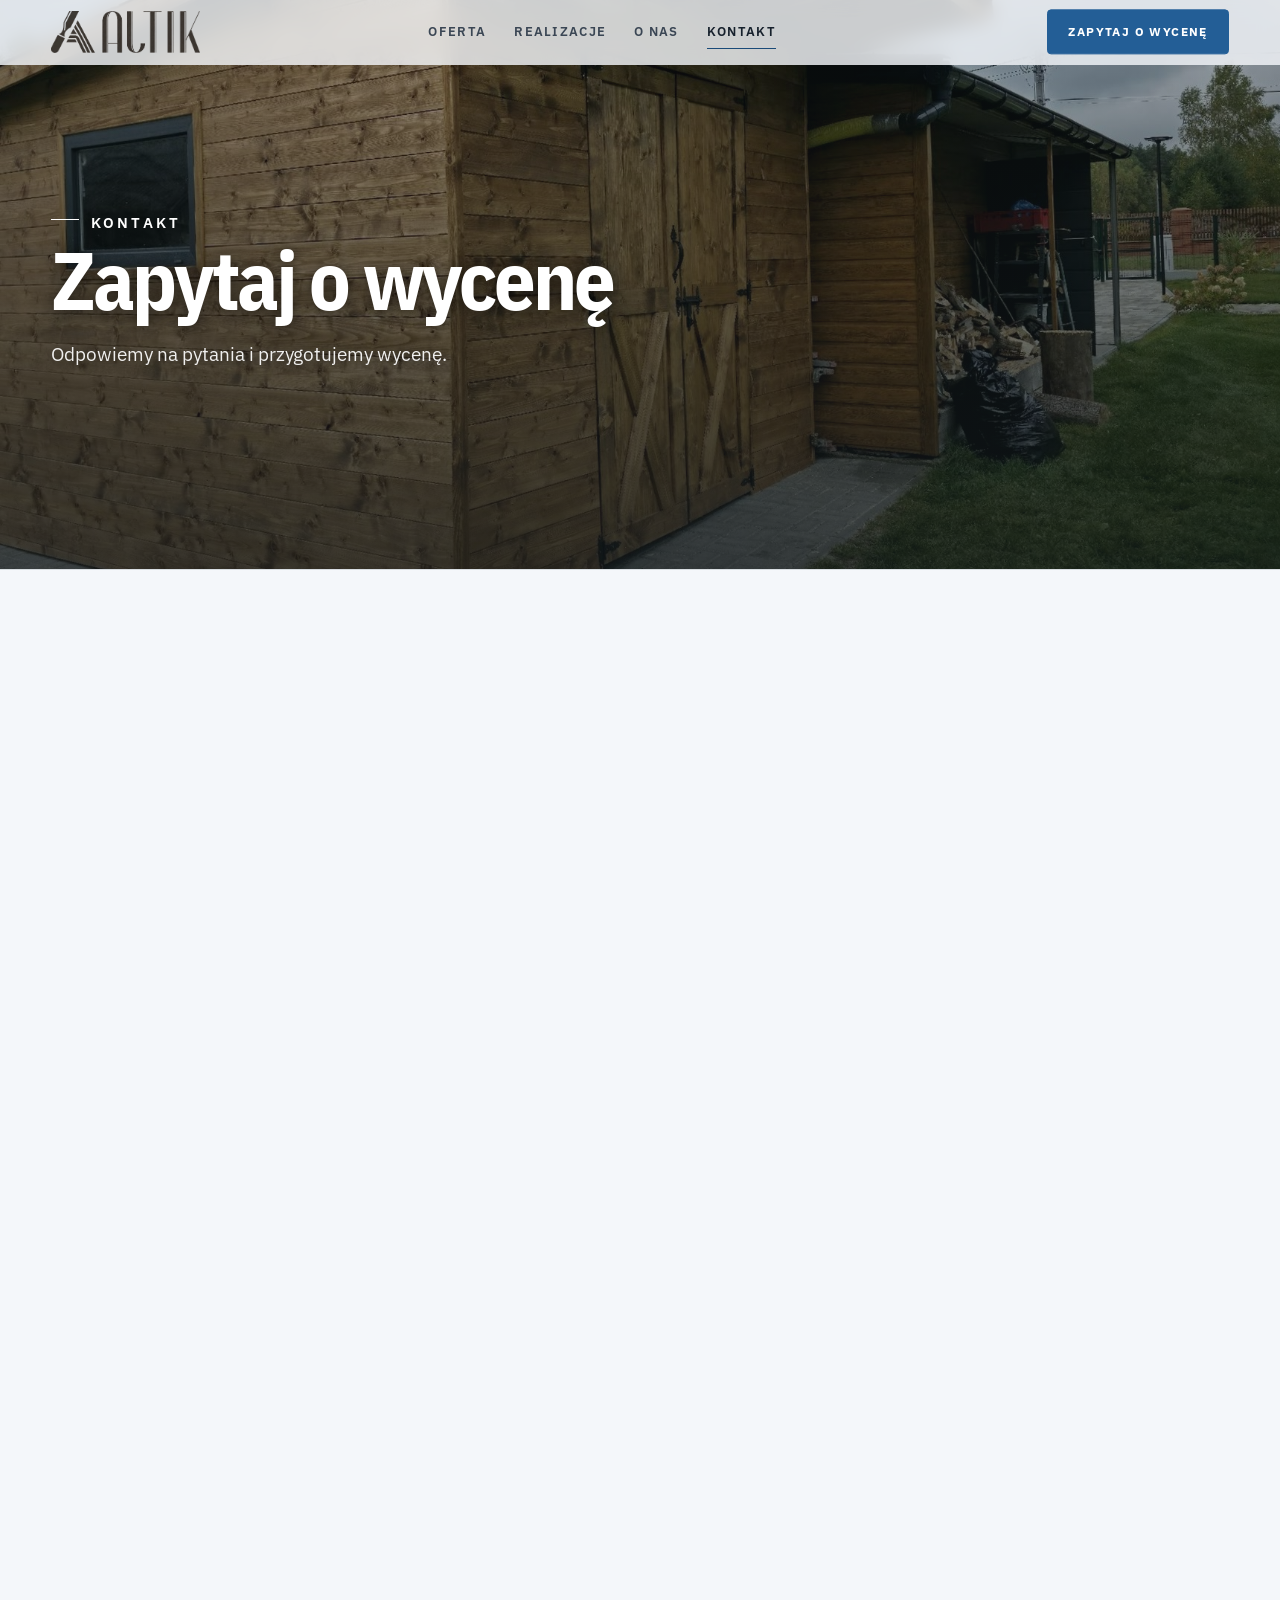
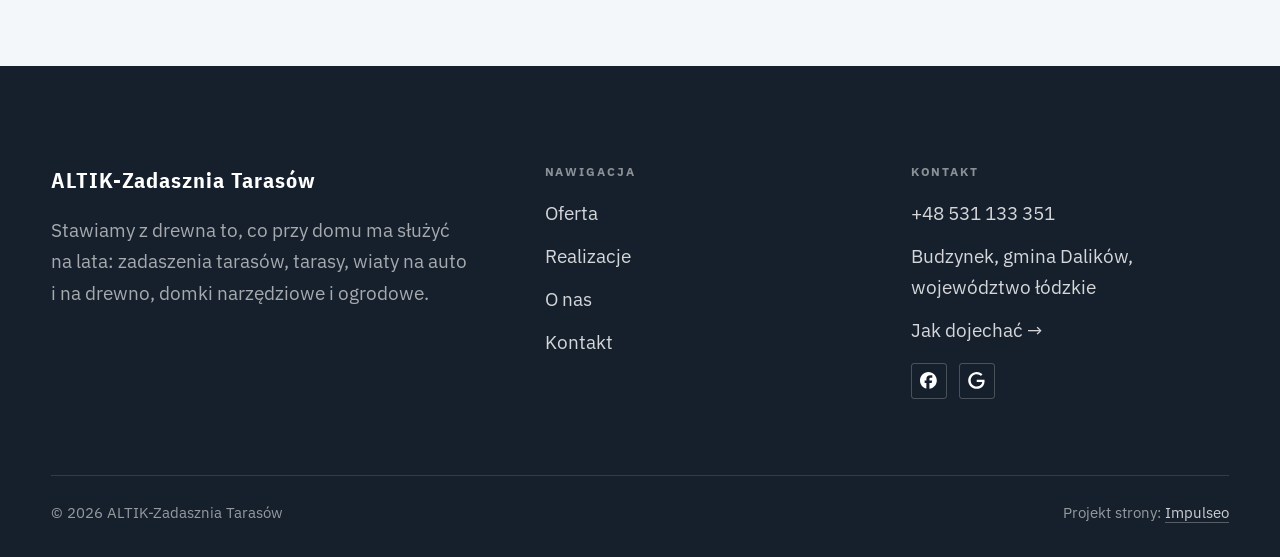
==== kontakt.html @ 8122c3f2 "Strona demo: altik-zadasznia-tarasow" ====
<!DOCTYPE html>
<html lang="pl">
<head>
<meta charset="UTF-8">
<meta name="viewport" content="width=device-width, initial-scale=1.0">
<title>Kontakt - ALTIK-Zadasznia Tarasów</title>
<meta name="description" content="Kontakt ALTIK-Zadasznia Tarasów - Budzynek, gmina Dalików, województwo łódzkie">
<link rel="canonical" href="https://kris20032.github.io/altik-zadasznia-tarasow/kontakt.html">
<meta name="robots" content="noindex, nofollow">
<meta property="og:type" content="website">
<meta property="og:locale" content="pl_PL">
<meta property="og:site_name" content="ALTIK-Zadasznia Tarasów">
<meta property="og:title" content="Kontakt - ALTIK-Zadasznia Tarasów">
<meta property="og:description" content="Kontakt ALTIK-Zadasznia Tarasów - Budzynek, gmina Dalików, województwo łódzkie">
<meta property="og:url" content="https://kris20032.github.io/altik-zadasznia-tarasow/kontakt.html">
<meta property="og:image" content="https://kris20032.github.io/altik-zadasznia-tarasow/img/og.jpg">
<meta property="og:image:width" content="1200">
<meta property="og:image:height" content="630">
<meta name="twitter:card" content="summary_large_image">
<link rel="preconnect" href="https://fonts.googleapis.com">
<link rel="preconnect" href="https://fonts.gstatic.com" crossorigin>
<link href="https://fonts.googleapis.com/css2?family=IBM+Plex+Sans+Condensed:wght@500;600;700&family=IBM+Plex+Sans:wght@400;500;600&display=swap" rel="stylesheet">
<link rel="stylesheet" href="assets/styles.css?v=235c1243">
</head>
<body>

<header class="nav">
  <div class="wrap nav-inner">
    <a class="brand brand-has-logo" href="index.html"><img class="brand-logo" src="img/logo.png" alt="ALTIK-Zadasznia Tarasów" width="791" height="224" decoding="async"></a>
    <nav class="nav-links">
      <a href="oferta.html">Oferta</a>
      <a href="realizacje.html">Realizacje</a>
      <a href="o-nas.html">O nas</a>
      <a href="kontakt.html" class="active" aria-current="page">Kontakt</a>
      <a href="kontakt.html" class="btn btn-accent">Zapytaj o wycenę</a>
    </nav>
    <button class="nav-toggle" aria-label="Menu"><span></span><span></span><span></span></button>
  </div>
</header>

<main>
<section class="pagehead">
  <img src="img/g2.jpg" alt="ALTIK-Zadasznia Tarasów - Zapytaj o wycenę" width="1720" height="1260" decoding="async">
  <div class="wrap">
    <span class="eyebrow">Kontakt</span>
    <h1>Zapytaj o wycenę</h1>
    <p>Odpowiemy na pytania i przygotujemy wycenę.</p>
  </div>
</section>
<section>
  <div class="wrap contact-grid">
    <div class="reveal">
      <span class="eyebrow">Dane kontaktowe</span>
      <h2 style="margin:var(--space-4) 0 var(--space-6)">ALTIK-Zadasznia Tarasów</h2>
      <div class="info-list">
        <div class="info-row"><div class="ic"><svg class="ico-tel" width="16" height="16" viewBox="0 0 24 24" fill="none" aria-hidden="true"><path d="M6.6 10.8a15.5 15.5 0 0 0 6.6 6.6l2.2-2.2a1 1 0 0 1 1-.24 11.4 11.4 0 0 0 3.6.58 1 1 0 0 1 1 1V20a1 1 0 0 1-1 1A17 17 0 0 1 3 4a1 1 0 0 1 1-1h3.5a1 1 0 0 1 1 1c0 1.25.2 2.46.58 3.6a1 1 0 0 1-.25 1l-2.23 2.2Z" fill="currentColor"/></svg></div><div><div class="lbl">Telefon</div><a class="val" href="tel:+48531133351">+48 531 133 351</a></div></div>
        <div class="info-row"><div class="ic"><svg class="ico-pin" width="16" height="16" viewBox="0 0 24 24" fill="none" aria-hidden="true"><path d="M12 21s7-6.1 7-11.5A7 7 0 0 0 5 9.5C5 14.9 12 21 12 21Z" stroke="currentColor" stroke-width="1.6" fill="none"/><circle cx="12" cy="9.5" r="2.4" fill="currentColor"/></svg></div><div><div class="lbl">Adres</div><div class="val">Budzynek, gmina Dalików, województwo łódzkie</div></div></div>
      </div>
    </div>
    <div class="reveal">
      <div class="form">
        <h3 style="margin-bottom:var(--space-4)">Najszybciej telefonicznie</h3>
        <p class="muted" style="margin-bottom:var(--space-5)">Zadzwoń, opisz pomysł, a my powiemy, co i jak. Bez zobowiązań.</p>
        <a href="tel:+48531133351" class="btn btn-accent" style="justify-content:center">Zadzwoń: +48 531 133 351 <span class="arr">→</span></a>
      </div>
    </div>
  </div>
</section>
<section style="padding-top:0">
  <div class="wrap reveal">
    <iframe class="map" title="ALTIK-Zadasznia Tarasów - Dalików" src="https://maps.google.com/maps?q=51.953761%2C19.1343692&z=15&output=embed" loading="lazy" referrerpolicy="no-referrer-when-downgrade"></iframe>
  </div>
</section>
</main>

<footer>
  <div class="wrap">
    <div class="foot-grid">
      <div class="foot-brand">
        <div class="name">ALTIK-Zadasznia Tarasów</div>
        <p>Stawiamy z drewna to, co przy domu ma służyć na lata: zadaszenia tarasów, tarasy, wiaty na auto i na drewno, domki narzędziowe i ogrodowe.</p>
      </div>
      <div class="foot-col">
        <h4>Nawigacja</h4>
        <a href="oferta.html">Oferta</a>
        <a href="realizacje.html">Realizacje</a>
        <a href="o-nas.html">O nas</a>
        <a href="kontakt.html">Kontakt</a>
      </div>
      <div class="foot-col">
        <h4>Kontakt</h4>
        <a href="tel:+48531133351">+48 531 133 351</a>
        <p>Budzynek, gmina Dalików, województwo łódzkie</p>
        <a href="https://www.google.com/maps/place/ALTIK-Zadasznia+Taras%C3%B3w/data=!4m2!3m1!1s0x21ed0c8a15a87baf:0x39200f7d94e8aa89" target="_blank" rel="noopener">Jak dojechać →</a>
      <div class="foot-soc">
        <a class="soc" href="https://www.facebook.com/profile.php?id=61560947844599" target="_blank" rel="noopener" aria-label="Facebook - ALTIK-Zadasznia Tarasów"><svg viewBox="0 0 24 24" aria-hidden="true" focusable="false"><path d="M9.101 23.691v-7.98H6.627v-3.667h2.474v-1.58c0-4.085 1.848-5.978 5.858-5.978.401 0 .955.042 1.468.103a8.68 8.68 0 0 1 1.141.195v3.325a8.623 8.623 0 0 0-.653-.036 26.805 26.805 0 0 0-.733-.009c-.707 0-1.259.096-1.675.309a1.686 1.686 0 0 0-.679.622c-.258.42-.374.995-.374 1.752v1.297h3.919l-.386 2.103-.287 1.564h-3.246v8.245C19.396 23.238 24 18.179 24 12.044c0-6.627-5.373-12-12-12s-12 5.373-12 12c0 5.628 3.874 10.35 9.101 11.647Z" fill="currentColor"/></svg></a>
        <a class="soc" href="https://www.google.com/maps/place/ALTIK-Zadasznia+Taras%C3%B3w/data=!4m2!3m1!1s0x21ed0c8a15a87baf:0x39200f7d94e8aa89" target="_blank" rel="noopener" aria-label="Google - ALTIK-Zadasznia Tarasów"><svg viewBox="0 0 24 24" aria-hidden="true" focusable="false"><path d="M12.48 10.92v3.28h7.84c-.24 1.84-.853 3.187-1.787 4.133-1.147 1.147-2.933 2.4-6.053 2.4-4.827 0-8.6-3.893-8.6-8.72s3.773-8.72 8.6-8.72c2.6 0 4.507 1.027 5.907 2.347l2.307-2.307C18.747 1.44 16.133 0 12.48 0 5.867 0 .307 5.387.307 12s5.56 12 12.173 12c3.573 0 6.267-1.173 8.373-3.36 2.16-2.16 2.84-5.213 2.84-7.667 0-.76-.053-1.467-.173-2.053H12.48z" fill="currentColor"/></svg></a>
      </div>
      </div>
    </div>
    <div class="foot-bot">
      <span>© 2026 ALTIK-Zadasznia Tarasów</span>
      <span>Projekt strony: <a class="foot-credit" href="https://impulseo.pl" target="_blank" rel="noopener">Impulseo</a></span>
    </div>
  </div>
</footer>
<div class="sticky-reserve"><a class="sr-book" href="kontakt.html">Zapytaj o wycenę</a><a class="sr-call" href="tel:+48531133351" aria-label="Zadzwoń"><svg class="ico-tel" width="16" height="16" viewBox="0 0 24 24" fill="none" aria-hidden="true"><path d="M6.6 10.8a15.5 15.5 0 0 0 6.6 6.6l2.2-2.2a1 1 0 0 1 1-.24 11.4 11.4 0 0 0 3.6.58 1 1 0 0 1 1 1V20a1 1 0 0 1-1 1A17 17 0 0 1 3 4a1 1 0 0 1 1-1h3.5a1 1 0 0 1 1 1c0 1.25.2 2.46.58 3.6a1 1 0 0 1-.25 1l-2.23 2.2Z" fill="currentColor"/></svg></a></div>
<div class="demo-wazne" data-do="2026-11-19" data-cykl="3" hidden><svg class="dw-ico" width="13" height="13" viewBox="0 0 24 24" fill="none" aria-hidden="true"><circle cx="12" cy="12" r="8.6" stroke="currentColor" stroke-width="1.8"/><path d="M12 7.2V12l3.3 2" stroke="currentColor" stroke-width="1.8" stroke-linecap="round"/></svg><span class="dw-txt"></span></div>

<script src="assets/main.js"></script>
</body>
</html>
---- assets/styles.css ----
/* ============================================================
   STOLBASZ — premium, architektoniczny B2B fit-out
   Jasna paleta, zero brązu. System wg premium-web-craft.
   Projekt strony: Impulseo (impulseo.pl)
   ============================================================ */

:root{
  /* PALETA — jasna, architektoniczna, chłodna */
  --paper:#F4F7FA;          /* główne tło */
  --paper-2:#E7EDF3;        /* sekcje alternatywne (chłodny jasny szary) */
  --paper-3:#E7EDF3;        /* delikatne wypełnienia */
  --ink:#16202C;            /* tekst główny — chłodny grafit */
  --ink-soft:#3A4654;       /* nagłówki drugorzędne */
  --muted:#5C6672;          /* tekst poboczny */
  --line:rgba(22,32,44,.12);/* hairline */
  --accent:#235E96;         /* stonowany petrol-slate — jedyny akcent */
  --accent-d:#1A4A78;
  --accent-soft:rgba(35,94,150,.10);
  --dark:#16202C;           /* sekcje ciemne (stopka/CTA) */

  /* HOVER ZDJĘĆ — JEDEN standard dla całego silnika (decyzja K. 04.08.2026, artefakt z wariantami).
     AKTUALNE (K.+Szymon 09.08.2026, wybór z artefaktu 6 wariantów): zoom 1.05 przy 1.4s -
     przy tak długim czasie mocniejszy kadr NIE skacze, tylko „oddycha". Poprzedni standard
     (1.02 / .55s z 04.08) odbierany jako dynamiczny i szybki.
     Spoczynek lekko przygaszony, ale TYLKO tam, gdzie jest mysz (@media hover:hover) —
     na telefonie zdjęcia zostają w pełnej jasności. */
  --img-zoom:1.05;                   /* K.+Szymon 09.08: wariant F z artefaktu porównawczego */
  --img-rest:brightness(.95) saturate(.99);
  --img-hot:brightness(1.06) saturate(1.05);
  --img-dur:1.4s;                    /* K.+Szymon 09.08 (wariant F): powoli = elegancko */
  --img-ease:cubic-bezier(.16,.84,.44,1);  /* miękki ogon, efekt „oddychania" */

  /* ODSTĘPY — skala 4/8 */
  --space-1:4px; --space-2:8px; --space-3:12px; --space-4:16px; --space-5:24px;
  --space-6:32px; --space-7:48px; --space-8:64px; --space-9:96px; --space-10:128px;

  /* TYPOGRAFIA — fluid clamp() (skala podbita 16.07.2026: większe, czytelniejsze litery — uwaga Adama) */
  --text-sm:clamp(.9rem,.87rem + .12vw,1rem);
  --text-base:clamp(1.08rem,1.04rem + .18vw,1.2rem);
  --text-lg:clamp(1.24rem,1.15rem + .34vw,1.44rem);
  --text-h3:clamp(1.34rem,1.22rem + .55vw,1.66rem);
  --text-h2:clamp(2.1rem,1.66rem + 2.1vw,3.1rem);
  --text-h1:clamp(2.9rem,2.1rem + 4vw,5.1rem);

  /* PROMIENIE — architektoniczne, raczej ostre */
  --r-sm:3px; --r-md:6px; --r-lg:10px;

  /* RUCH */
  --ease:cubic-bezier(.25,.46,.45,.94); --dur:.24s;

  /* CIENIE — miękkie, warstwowe */
  --sh-sm:0 1px 2px rgba(16,24,32,.04), 0 2px 8px rgba(16,24,32,.05);
  --sh-md:0 2px 6px rgba(16,24,32,.05), 0 12px 28px -8px rgba(16,24,32,.12);
  --sh-lg:0 6px 14px rgba(16,24,32,.07), 0 26px 56px -18px rgba(16,24,32,.22);

  --hairline:1px solid var(--line);

  --font-display:'IBM Plex Sans Condensed','IBM Plex Sans',sans-serif;
  --font-body:'IBM Plex Sans',sans-serif;
}

*{box-sizing:border-box;margin:0;padding:0}
html{scroll-behavior:smooth}
body{
  font-family:var(--font-body);
  font-size:var(--text-base);
  line-height:1.65;
  color:var(--ink);
  background:var(--paper);
  -webkit-font-smoothing:antialiased;
  text-rendering:optimizeLegibility;
}
img{max-width:100%;height:auto;display:block}  /* height:auto = width/height z atrybutów trzyma proporcje (TOP#12) */
a{color:inherit;text-decoration:none}

.wrap{width:min(92%,1180px);margin-inline:auto}
section{padding-block:clamp(52px,6.5vw,96px)}

h1,h2,h3{font-family:var(--font-display);font-weight:700;line-height:1.08;letter-spacing:-.02em;color:var(--ink)}
h1{font-size:var(--text-h1);letter-spacing:-.035em}
h2{font-size:var(--text-h2);letter-spacing:-.025em}
h3{font-size:var(--text-h3)}
/* MIARA — długość wiersza. WCAG 2.2 SC 1.4.8: max 80 znaków; Butterick: 45–90.
   68ch daje realnie 72–78 znaków polskiego tekstu, czyli z zapasem pod granicą.
   Wcześniej limit miał TYLKO <p> — <li>, <blockquote> i <dd> nie miały żadnego,
   i to jedyny powód, dla którego 23 bloki na dwóch oddanych stronach jadą po
   83–106 znaków w wierszu (pomiar 07.08.2026, bramka `miara`).
   ⚠️ Listy i definicje ograniczamy TYLKO bez klasy: `ul`/`ol` z klasą to u nas
   układ (siatki kafli, menu), a nie tekst ciągły — tam miarę wyznacza układ. */
/* 60ch, nie 68ch (K. 10.08): po zmianie fontów na węższe kroje (DM Sans i spółka)
   w 68ch mieściło się ~90 znaków - bramka pikselowa słusznie zgłaszała przekroczenie
   granicy 80. Pomiar na żywej przeglądarce: 60ch = 90 znaków, 53ch = ~78 znaków, czyli normę WCAG 1.4.8. */
:root{ --miara:53ch }
p{max-width:min(100%,var(--miara))}
blockquote,
ul:not([class])>li, ol:not([class])>li,
dl:not([class])>dd{max-width:min(100%,var(--miara))}

/* ⚠️ Świadomie BEZ wyjątku `.tile p,.card p,.svc p{max-width:none}`, choć nasuwa się sam:
   te akapity BYŁY już ograniczone (stare `p{max-width:65ch}`), więc „wyjątek" nie odblokowałby
   niczego nowego — tylko ROZLUŹNIŁ stan sprzed zmiany na wszystkich demach naraz.
   `figcaption` żadna z reguł wyżej nie dotyczy, więc też nie potrzebuje zwolnienia. */

/* ŁAMANIE. `balance` wyrównuje długości wierszy w nagłówku, `pretty` pilnuje ostatniego
   wiersza akapitu, żeby nie został w nim jeden wyraz. Obsługiwane od Chrome 117 /
   Safari 17.5; starsze przeglądarki po prostu ignorują tę własność.
   `text-wrap:pretty` nie występowało dotąd ANI RAZ w silniku ani w repo klientów. */
h1,h2,h3,.lead,.lede{text-wrap:balance}
p,li,blockquote,dd{text-wrap:pretty}

.eyebrow{
  font-family:var(--font-body);
  font-size:var(--text-sm);
  font-weight:600;
  letter-spacing:.18em;
  text-transform:uppercase;
  color:var(--accent);
  display:inline-flex;align-items:center;gap:var(--space-3);
}
/* flex:none + margin-top = kreska trzyma się PIERWSZEJ linii. Wcześniej align-items:center
   centrowało ją względem całego bloku i przy zawinięciu (długi kicker typu
   „…WNĘTRZ · LESZNO · OD 2019") druga linia lądowała z brzydkim wcięciem. */
.eyebrow{align-items:flex-start}
.eyebrow>*,.eyebrow{text-wrap:balance}   /* dlugi kicker lamal sie na sierote typu samo „2019" w drugiej linii */
.eyebrow::before{content:"";width:28px;height:1px;background:var(--accent);display:inline-block;flex:none;margin-top:.62em}

.muted{color:var(--muted)}
.lead{font-size:var(--text-lg);line-height:1.55;color:var(--ink-soft);max-width:50ch}

/* ---------- BUTTONS ---------- */
.btn{
  display:inline-flex;align-items:center;gap:var(--space-2);
  font-weight:600;font-size:var(--text-sm);letter-spacing:.02em;
  padding:var(--space-4) var(--space-6);
  border-radius:var(--r-sm);
  transition:transform var(--dur) var(--ease),box-shadow var(--dur) var(--ease),background var(--dur) var(--ease);
  cursor:pointer;border:1px solid transparent;
}
.btn-accent{background:var(--accent);color:#fff;box-shadow:var(--sh-sm)}
.btn-accent:hover{background:var(--accent-d);transform:translateY(-2px);box-shadow:var(--sh-md)}
.btn-accent:active{transform:translateY(0);box-shadow:var(--sh-sm)}
.btn-ghost{background:transparent;color:var(--ink);border-color:var(--line)}
.btn-ghost:hover{border-color:var(--accent);color:var(--accent);transform:translateY(-2px)}
.btn-light{background:#fff;color:var(--ink);box-shadow:var(--sh-sm)}
.btn-light:hover{transform:translateY(-2px);box-shadow:var(--sh-md)}
.btn .arr{transition:transform var(--dur) var(--ease)}
.btn:hover .arr{transform:translateX(4px)}

/* ---------- NAV ---------- */
.nav{
  position:sticky;top:0;z-index:50;
  background:color-mix(in srgb,var(--paper) 88%,transparent);
  backdrop-filter:saturate(140%) blur(10px);
  border-bottom:var(--hairline);
}
.nav-inner{display:flex;align-items:center;justify-content:space-between;gap:var(--space-5);height:72px}
/* ANTY-NACHODZENIE (K. 05.08.2026): długa nazwa firmy + przycisk z pełnym numerem nie mieściły się w pasku
   i flex ściskał linki PONIŻEJ ich treści - "Kontakt" wchodził na ramkę "Zadzwoń +48 ...". Teraz ustępuje
   nazwa marki (skrót wielokropkiem), a menu i przycisk nigdy się nie kurczą ani nie zachodzą na siebie. */
.brand{display:flex;flex-direction:column;line-height:1;min-width:0;flex:0 1 auto}
.brand .name{font-family:var(--font-display);font-weight:800;font-size:1.35rem;letter-spacing:.04em;white-space:nowrap;overflow:hidden;text-overflow:ellipsis}
.brand .sub{font-size:.62rem;letter-spacing:.34em;text-transform:uppercase;color:var(--muted);margin-top:5px;white-space:nowrap;overflow:hidden;text-overflow:ellipsis}
.nav-links{display:flex;align-items:center;gap:var(--space-6);flex:0 0 auto}
.nav-links a{font-size:var(--text-sm);font-weight:500;color:var(--ink-soft);position:relative;padding-block:4px;white-space:nowrap;transition:color var(--dur) var(--ease)}
.nav-links a::after{content:"";position:absolute;left:0;bottom:0;width:0;height:1.5px;background:var(--accent);transition:width var(--dur) var(--ease)}
.nav-links a:hover,.nav-links a.active{color:var(--ink)}
.nav-links a:hover::after,.nav-links a.active::after{width:100%}
.nav-links .btn{padding:var(--space-2) var(--space-5)}
/* przyciski w nav: właściwy kolor (przebij .nav-links a) + bez podkreślenia */
.nav-links a.btn-accent{color:#fff}
.nav-links a.btn-ghost,.nav-links a.btn-light{color:var(--ink)}
/* CTA w pasku: NIE podkreślenie spod linków menu, ale ten sam przelatujący błysk,
   co na wszystkich innych przyciskach (zgłoszenie K. 13.08.2026 - „na hero jest efekt
   światła przechodzącego przez przycisk, na navbarze go nie ma, a mają być identyczne").
   Reguła `.nav-links a::after` jest silniejsza od `.btn::after`, więc trzeba jej
   geometrię wyzerować i wpisać połysk z nazwy - samo `display:none` gasiło efekt. */
.nav-links a.btn::after{
  display:block;content:"";position:absolute;inset:0;z-index:-1;pointer-events:none;
  width:auto;height:auto;border-radius:inherit;   /* kasuje geometrię podkreślenia (width:0;height:1.5px) */
  background:linear-gradient(100deg,transparent 32%,rgba(255,255,255,.20) 50%,transparent 68%);
  translate:-120% 0}
@media (prefers-reduced-motion:no-preference){
  .nav-links a.btn:hover::after{translate:120% 0;transition:translate .75s var(--mt-ease,cubic-bezier(.16,.84,.44,1))}
}
.nav-toggle{display:none;background:none;border:none;cursor:pointer;flex-direction:column;gap:5px;padding:8px}
.nav-toggle span{width:24px;height:2px;background:var(--ink);transition:var(--dur)}
/* Ciasny zakres MIĘDZY menu mobilnym a pełnym pulpitem: zbijamy odstępy i nazwę marki,
   żeby wszystko zmieściło się naturalnie, zanim w ogóle dojdzie do skracania wielokropkiem. */
@media(max-width:1280px) and (min-width:921px){
  .nav-links{gap:var(--space-4)}
  .nav-links .btn{padding:var(--space-2) var(--space-4)}
  .brand .name{font-size:1.15rem}
}

/* ---------- HERO (split) ---------- */
.hero{position:relative;overflow:hidden;border-bottom:var(--hairline)}
.hero-grid{display:grid;grid-template-columns:1.05fr .95fr;gap:clamp(24px,4vw,60px);align-items:center;
  padding-block:clamp(36px,4.5vw,64px)}
.hero-copy .eyebrow{margin-bottom:var(--space-5)}
.hero-copy h1{margin-bottom:var(--space-5)}
.hero-copy .lead{margin-bottom:var(--space-7)}
.hero-actions{display:flex;flex-wrap:wrap;gap:var(--space-4)}
.hero-art{position:relative;aspect-ratio:4/3;border-radius:var(--r-lg);overflow:hidden;box-shadow:var(--sh-lg)}
.hero-art img{width:100%;height:100%;object-fit:cover}
.hero-art::after{content:"";position:absolute;inset:0;background:linear-gradient(180deg,transparent 55%,rgba(18,24,28,.28))}
.hero-badge{position:absolute;left:var(--space-5);bottom:var(--space-5);z-index:2;
  background:rgba(252,252,251,.94);backdrop-filter:blur(4px);
  border-radius:var(--r-md);padding:var(--space-4) var(--space-5);box-shadow:var(--sh-md);max-width:78%}
.hero-badge strong{display:block;font-family:var(--font-display);font-size:1rem;letter-spacing:-.01em}
.hero-badge span{font-size:var(--text-sm);color:var(--muted)}

/* ---------- HERO duży / kinowy (strona główna) ---------- */
.hero-cine{position:relative;min-height:clamp(560px,82vh,840px);min-height:clamp(560px,82svh,840px);display:flex;align-items:center;overflow:hidden;border-bottom:var(--hairline)}
.hero-cine>img{position:absolute;inset:0;width:100%;height:100%;object-fit:cover;z-index:0}
.hero-cine::after{content:"";position:absolute;inset:0;z-index:1;
  background:linear-gradient(95deg,rgba(13,18,23,.86) 0%,rgba(13,18,23,.64) 32%,rgba(13,18,23,.24) 62%,rgba(13,18,23,.04) 100%)}
.hero-cine .wrap{position:relative;z-index:2;padding-block:var(--space-8)}
.hero-cine .hero-copy{max-width:660px}
.hero-cine .eyebrow{color:#fff;margin-bottom:var(--space-5)}
.hero-cine .eyebrow::before{background:#fff}
.hero-cine h1{color:#fff;margin-bottom:var(--space-5);font-size:clamp(2.9rem,2rem + 4.4vw,5.2rem);text-wrap:balance}
.hero-cine .lead{color:rgba(255,255,255,.92);max-width:48ch;margin-bottom:var(--space-7)}
.hero-cine .hero-actions{display:flex;flex-wrap:wrap;gap:var(--space-4)}
/* NISKIE OKNO (laptop z dokiem i paskami przeglądarki ma ~700-780 px wysokości widoku):
   H1 do 5.2rem + długi lead nie mieściły się i przyciski wypadały POD krawędź ekranu -
   klient widział stronę bez ani jednego CTA. Skalujemy w dół, zamiast przycinać treść. */
@media(min-width:821px) and (max-height:820px){
  .hero-cine{min-height:clamp(520px,94svh,780px)}
  .hero-cine .wrap{padding-block:var(--space-6)}
  .hero-cine h1{font-size:clamp(2.2rem,1.5rem + 2.6vw,3.6rem);margin-bottom:var(--space-4)}
  .hero-cine .eyebrow{margin-bottom:var(--space-4)}
  .hero-cine .lead{margin-bottom:var(--space-5);max-width:44ch}
}
@media(max-width:680px){
  .hero-cine{min-height:clamp(520px,76vh,640px);min-height:clamp(520px,76svh,640px);align-items:flex-end}
  .hero-cine::after{background:linear-gradient(0deg,rgba(13,18,23,.9) 6%,rgba(13,18,23,.45) 55%,rgba(13,18,23,.25) 100%)}
  .hero-cine .wrap{padding-bottom:var(--space-9)}
  /* TELEFON (~90% oglądających): lead potrafił zająć 8 linii i zepchnąć CTA poza pierwszy ekran.
     Zwężamy interlinię i skalę - treści nie ucinamy, bo to ona sprzedaje. */
  .hero-cine .lead{font-size:.98rem;line-height:1.5;margin-bottom:var(--space-5)}
  .hero-cine .eyebrow{font-size:.72rem;letter-spacing:.13em;margin-bottom:var(--space-4)}
  .hero-cine .eyebrow::before{width:20px}
  .hero-cine h1{margin-bottom:var(--space-4)}
}

/* full-bleed hero variant (podstrony) */
.pagehead{position:relative;min-height:46vh;min-height:46svh;display:flex;align-items:flex-end;overflow:hidden;border-bottom:var(--hairline)}
.pagehead img{position:absolute;inset:0;width:100%;height:100%;object-fit:cover}
/* 10.08.2026 (decyzja K.): mocniejsze przyciemnienie + cień pod tekstem. Bramka mierzyła na
   nagłówkach podstron 3,38-3,43:1 przy wymaganych 4,5 — jasne zdjęcie (hala, śnieg, niebo)
   podchodziło pod biały tekst. Zdjęcia klientów są różne, więc kontrast musi dawać WARSTWA,
   a nie szczęśliwy dobór kadru. */
.pagehead::after{content:"";position:absolute;inset:0;background:linear-gradient(180deg,rgba(18,24,28,.40),rgba(18,24,28,.76))}
.pagehead .wrap{position:relative;z-index:2;padding-block:var(--space-9);color:#fff}
.pagehead h1{color:#fff;max-width:18ch;text-shadow:0 2px 16px rgba(0,0,0,.55)}
.pagehead .eyebrow{color:#fff}
.pagehead .eyebrow::before{background:#fff}
.pagehead p{color:rgba(255,255,255,.92);margin-top:var(--space-4);max-width:54ch;text-shadow:0 1px 12px rgba(0,0,0,.5)}

/* ---------- STRIP (pasek skrótów / liczby) ---------- */
.strip{background:var(--dark);color:#fff}
/* PASEK HASEŁ — standard 04.08.2026 (decyzja K.): 5 haseł w JEDNYM rzędzie, tekst WYŚRODKOWANY,
   węższe marginesy boczne niż reszta strony (pasek ma iść szerzej), równe wysokości kolumn. */
.strip .wrap{width:min(96%,1440px);display:grid;grid-template-columns:repeat(5,1fr);
  gap:var(--space-5);padding-block:var(--space-7);align-items:stretch}
.strip .item .k{font-family:var(--font-display);font-size:clamp(1.05rem,.82rem + .85vw,1.55rem);
  font-weight:800;letter-spacing:-.02em;color:#fff;line-height:1.18;text-wrap:balance}
.strip .item .v{font-size:var(--text-sm);color:rgba(255,255,255,.66);margin-top:var(--space-2);line-height:1.4}
.strip .item{border-left:2px solid var(--accent);padding-inline:var(--space-4);
  text-align:center;display:flex;flex-direction:column;justify-content:center}
/* liczba kolumn = liczba haseł, żeby ostatnie nie zostawało samo w drugim rzędzie.
   Klasę n-N nadaje multipage.py; domyślnie (bez klasy) pasek jest 5-kolumnowy. */
.strip.n-2 .wrap{grid-template-columns:repeat(2,1fr)}
.strip.n-3 .wrap{grid-template-columns:repeat(3,1fr)}
.strip.n-4 .wrap{grid-template-columns:repeat(4,1fr);gap:var(--space-6)}
.strip.n-4 .item .k{font-size:clamp(1.3rem,1rem + 1.1vw,2rem)}
.strip.n-6 .wrap{grid-template-columns:repeat(6,1fr);gap:var(--space-4)}
.strip.n-6 .item .k{font-size:clamp(.98rem,.8rem + .7vw,1.35rem)}
/* równe łamanie: zamiast "długa linia + jedno słowo" obie linie zbliżonej długości */
.strip .item .k{text-wrap:balance}

/* ---------- SECTION HEAD ---------- */
.head{max-width:48rem;margin-bottom:var(--space-8)}
.head.center{margin-inline:auto;text-align:center}
.head .eyebrow{margin-bottom:var(--space-4)}
.head h2{margin-bottom:var(--space-4)}
.head p{color:var(--muted);font-size:var(--text-lg);line-height:1.55}
.head.center p{margin-inline:auto}

/* ---------- INTRO SPLIT ---------- */
.split{display:grid;grid-template-columns:.92fr 1.08fr;gap:clamp(28px,5vw,80px);align-items:center}
.split.rev{grid-template-columns:1.08fr .92fr}
.split.rev .split-art{order:-1}
.split-art{position:relative;aspect-ratio:5/4;border-radius:var(--r-lg);overflow:hidden;box-shadow:var(--sh-lg)}
.split-art img{width:100%;height:100%;object-fit:cover}
.split-copy h2{margin-bottom:var(--space-5)}
.split-copy p+p{margin-top:var(--space-4)}
.split-copy .btn{margin-top:var(--space-6)}

/* ---------- SERVICES (zakres) ---------- */
.svc-grid{display:grid;grid-template-columns:repeat(auto-fit,minmax(280px,1fr));gap:var(--space-5)}
.svc{background:#fff;border:var(--hairline);border-radius:var(--r-md);padding:var(--space-7) var(--space-6);
  transition:transform var(--dur) var(--ease),box-shadow var(--dur) var(--ease),border-color var(--dur) var(--ease);
  position:relative;overflow:hidden}
.svc::before{content:"";position:absolute;left:0;top:0;width:3px;height:0;background:var(--accent);transition:height var(--dur) var(--ease)}
.svc:hover{transform:translateY(-4px);box-shadow:var(--sh-md);border-color:transparent}
.svc:hover::before{height:100%}
.svc .ic{font-family:var(--font-display);font-size:.8rem;font-weight:700;letter-spacing:.12em;color:var(--accent);margin-bottom:var(--space-4)}
.svc h3{margin-bottom:var(--space-3);font-size:1.22rem}
.svc p{color:var(--muted);font-size:var(--text-base);line-height:1.6}

/* big detailed service rows */
.svc-row{display:grid;grid-template-columns:.8fr 1.2fr;gap:clamp(20px,4vw,60px);align-items:center;padding-block:var(--space-8)}
.svc-row+.svc-row{border-top:var(--hairline)}
.svc-row.rev{grid-template-columns:1.2fr .8fr}
/* Naprzemienny układ wierszy oferty: co drugi wiersz ma zdjęcie po PRAWEJ.
   Było `order:-1` — martwy kod, bo zdjęcie i tak jest pierwszym dzieckiem w HTML,
   więc wszystkie wiersze wyglądały identycznie (zdjęcie zawsze z lewej), a `rev`
   zmieniało tylko szerokość kolumn. Znalezione 29.07.2026 przy różnicowaniu kierunków
   animacji (pomiar pozycji: art.mid 390/502 przy row.mid 756 — zawsze lewa strona). */
.svc-row.rev .svc-row-art{order:2}
.svc-row-art{aspect-ratio:4/3;border-radius:var(--r-md);overflow:hidden;box-shadow:var(--sh-md)}
.svc-row-art img{width:100%;height:100%;object-fit:cover}
.svc-row h3{font-size:1.5rem;margin-bottom:var(--space-4)}
.svc-row .num{font-family:var(--font-display);font-size:.85rem;font-weight:700;letter-spacing:.14em;color:var(--accent);display:block;margin-bottom:var(--space-3)}
.svc-row ul{list-style:none;margin-top:var(--space-4);display:flex;flex-direction:column;gap:var(--space-2)}
.svc-row li{position:relative;padding-left:var(--space-5);color:var(--muted);font-size:var(--text-base)}
.svc-row li::before{content:"";position:absolute;left:0;top:.62em;width:8px;height:1px;background:var(--accent)}

/* ---------- GALLERY (realizacje) ---------- */
.gallery{display:grid;grid-template-columns:repeat(12,1fr);gap:var(--space-4);grid-auto-rows:200px}
/* GALERIA MASONRY — pionowe zdjęcia (portrety beauty/wellness) bez przycinania: kolumny, height auto */
.gallery-masonry{column-count:3;column-gap:var(--space-4)}
@media(max-width:900px){.gallery-masonry{column-count:2}}
@media(max-width:560px){.gallery-masonry{column-count:1}}
.gallery-masonry .m-tile{break-inside:avoid;margin:0 0 var(--space-4);padding:0;position:relative;overflow:hidden;border-radius:var(--r-md);border:1px solid var(--line)}
.gallery-masonry .m-tile img{width:100%;height:auto;display:block}
.gallery-masonry .m-tile .cap{position:absolute;left:0;right:0;bottom:0;padding:var(--space-4);color:#fff;background:linear-gradient(0deg,rgba(0,0,0,.55),transparent);font-size:var(--text-sm)}
.gallery-masonry .m-tile .cap small{display:block;font-weight:400;opacity:.78;letter-spacing:.04em;text-transform:uppercase;font-size:.66rem;margin-top:3px}
.tile{position:relative;overflow:hidden;border-radius:var(--r-md);box-shadow:var(--sh-sm);
  transition:transform var(--dur) var(--ease),box-shadow var(--dur) var(--ease)}
.tile img{width:100%;height:100%;object-fit:cover;
  transition:transform var(--img-dur) var(--img-ease),filter var(--img-dur) var(--img-ease)}
.tile:hover{box-shadow:var(--sh-md)}
.tile .cap{position:absolute;left:0;right:0;bottom:0;padding:var(--space-5) var(--space-4) var(--space-4);
  /* mocniejszy spad + cien pod tekstem: na JASNYCH zdjeciach klienta (biale fronty, sciany)
     slaby gradient dawal kontrast ~1.5:1 zamiast wymaganych 3.6:1 (bramka wygladu, 10.08.2026) */
  background:linear-gradient(transparent 10%,rgba(18,24,28,.55) 40%,rgba(18,24,28,.88) 68%,rgba(18,24,28,.99));color:#fff;
  text-shadow:0 1px 2px rgba(0,0,0,.85),0 2px 10px rgba(0,0,0,.55);
  font-size:var(--text-sm);font-weight:600;letter-spacing:.01em;
  opacity:0;transform:translateY(8px);transition:var(--dur) var(--ease)}
.tile:hover .cap{opacity:1;transform:translateY(0)}
.tile .cap small{display:block;font-weight:400;opacity:.78;letter-spacing:.04em;text-transform:uppercase;font-size:.66rem;margin-top:3px}
/* bento spans */
.t-wide{grid-column:span 6}
.t-tall{grid-column:span 6;grid-row:span 2}
.t-std{grid-column:span 6}
.t-third{grid-column:span 4}
.t-two3{grid-column:span 8}

/* ---------- TRUST / WIARYGODNOŚĆ ---------- */
.trust{background:var(--paper-2)}
.trust-grid{display:grid;grid-template-columns:repeat(auto-fit,minmax(240px,1fr));gap:var(--space-5);margin-top:var(--space-7)}
.trust-card{background:#fff;border-radius:var(--r-md);padding:var(--space-7) var(--space-6);box-shadow:var(--sh-sm);border-top:3px solid var(--accent)}
.trust-card .big{font-family:var(--font-display);font-size:clamp(1.8rem,1.3rem + 1.6vw,2.6rem);font-weight:800;letter-spacing:-.02em;color:var(--ink);line-height:1}
.trust-card h3{font-size:1.12rem;margin:var(--space-3) 0 var(--space-2)}
.trust-card p{color:var(--muted);font-size:var(--text-base);line-height:1.55}

/* ---------- CTA band ---------- */
.cta{background:var(--dark);color:#fff;position:relative;overflow:hidden}
/* telefon w CTA: na ciemnym tle biały (domyślnie), rodziny z JASNYM tłem CTA
   nadpisują to u siebie - wcześniej kolor siedział w stylu inline i wygrywał z rodziną. */
.cta .btn-ghost-cta{color:#fff;border-color:rgba(255,255,255,.3)}
.cta .wrap{display:grid;grid-template-columns:1.4fr .6fr;gap:var(--space-7);align-items:center;position:relative;z-index:2}
.cta h2{color:#fff;max-width:20ch}
.cta p{color:rgba(255,255,255,.74);margin-top:var(--space-4)}
.cta-actions{display:flex;flex-direction:column;gap:var(--space-3);align-items:flex-start}
.cta::before{content:"";position:absolute;right:-80px;top:-80px;width:360px;height:360px;border-radius:50%;
  background:radial-gradient(circle,var(--accent-soft),transparent 70%)}

/* ---------- CONTACT ---------- */
.contact-grid{display:grid;grid-template-columns:.85fr 1.15fr;gap:clamp(28px,4vw,56px);align-items:start}
.info-list{display:flex;flex-direction:column;gap:var(--space-2)}
.info-row{display:flex;gap:var(--space-4);align-items:flex-start;padding-block:var(--space-4);border-bottom:var(--hairline)}
.info-row .ic{flex:none;width:42px;height:42px;display:grid;place-items:center;border-radius:50%;
  background:var(--accent-soft);color:var(--accent);font-size:1.05rem}
.info-row .lbl{font-size:.72rem;letter-spacing:.14em;text-transform:uppercase;color:var(--muted)}
.info-row .val{font-weight:600;font-size:var(--text-base);margin-top:2px}
.info-row a.val:hover{color:var(--accent)}
.map{border:none;border-radius:var(--r-lg);box-shadow:var(--sh-md);width:100%;height:100%;min-height:380px;filter:grayscale(.2) contrast(1.02)}
.form{background:#fff;border:var(--hairline);border-radius:var(--r-lg);padding:clamp(24px,3vw,40px);box-shadow:var(--sh-sm)}
.form .fld{margin-bottom:var(--space-5)}
.form label{display:block;font-size:var(--text-sm);font-weight:600;margin-bottom:var(--space-2)}
.form input,.form textarea{width:100%;font-family:inherit;font-size:var(--text-base);color:var(--ink);
  padding:var(--space-4);border:var(--hairline);border-radius:var(--r-sm);background:var(--paper);transition:border-color var(--dur)}
.form input:focus,.form textarea:focus{outline:none;border-color:var(--accent);background:#fff}
.form textarea{resize:vertical;min-height:120px}
.form .note{font-size:var(--text-sm);color:var(--muted);margin-top:var(--space-3)}

/* ---------- FOOTER ---------- */
footer{background:var(--dark);color:#fff;padding-block:var(--space-9) var(--space-6)}
.foot-grid{display:grid;grid-template-columns:1.4fr 1fr 1fr;gap:var(--space-7);margin-bottom:var(--space-8)}
.foot-brand .name{font-family:var(--font-display);font-weight:800;font-size:1.4rem;letter-spacing:.04em}
.foot-brand p{color:rgba(255,255,255,.62);margin-top:var(--space-4);font-size:var(--text-base);max-width:38ch}
.foot-col h4{font-size:.74rem;letter-spacing:.16em;text-transform:uppercase;color:rgba(255,255,255,.5);margin-bottom:var(--space-4)}
.foot-col a,.foot-col p{display:block;color:rgba(255,255,255,.82);font-size:var(--text-base);margin-bottom:var(--space-3)}
.foot-col a:hover{color:#fff}
.foot-bot{border-top:1px solid rgba(255,255,255,.12);padding-top:var(--space-5);display:flex;justify-content:space-between;flex-wrap:wrap;gap:var(--space-3);
  font-size:var(--text-sm);color:rgba(255,255,255,.55)}
.foot-bot a:hover{color:#fff}
/* Podpis w stopce = klikalny link do impulseo.pl (31.07.2026). Ma być WIDOCZNIE klikalny,
   ale nie krzyczeć - stąd sam kolor jaśniejszy + delikatne podkreślenie na najeździe. */
.foot-bot a.foot-credit{color:rgba(255,255,255,.78);text-decoration:none;border-bottom:1px solid rgba(255,255,255,.28)}
.foot-bot a.foot-credit:hover{color:#fff;border-bottom-color:#fff}

/* ---------- REVEAL ---------- */
.reveal{opacity:0;transform:translateY(22px);transition:opacity .6s var(--ease),transform .6s var(--ease)}
.reveal.in{opacity:1;transform:none}

/* ---------- RESPONSIVE ---------- */
@media(max-width:920px){
  .hero-grid,.split,.split.rev,.svc-row,.svc-row.rev,.cta .wrap,.contact-grid,.foot-grid{grid-template-columns:1fr}
  .split.rev .split-art,.svc-row.rev .svc-row-art{order:0}
  .hero-art{aspect-ratio:16/10;max-height:420px}
  .strip .wrap,.strip.n-2 .wrap,.strip.n-3 .wrap,.strip.n-4 .wrap,.strip.n-6 .wrap{grid-template-columns:repeat(2,1fr);gap:var(--space-6)}
  .strip .item .k,.strip.n-6 .item .k{font-size:clamp(1.3rem,1.1rem + 1vw,2rem)}
  .gallery{grid-auto-rows:180px}
  .t-wide,.t-tall,.t-std,.t-third,.t-two3{grid-column:span 6}
  .t-tall{grid-row:span 1}
  .cta-actions{flex-direction:row;flex-wrap:wrap}
  .foot-grid{gap:var(--space-6)}
}
@media(max-width:680px){
  .nav-links{position:fixed;inset:72px 0 auto 0;background:var(--paper);flex-direction:column;align-items:stretch;
    gap:0;padding:var(--space-4) 6%;border-bottom:var(--hairline);box-shadow:var(--sh-md);
    transform:translateY(-120%);transition:transform var(--dur) var(--ease)}
  .nav-links.open{transform:translateY(0)}
  .nav-links a{padding-block:var(--space-4);border-bottom:var(--hairline)}
  .nav-links .btn{margin-top:var(--space-3);justify-content:center}
  .nav-toggle{display:flex}
  .strip .wrap,.strip.n-2 .wrap,.strip.n-3 .wrap,.strip.n-4 .wrap,.strip.n-6 .wrap{grid-template-columns:1fr}
  .gallery{grid-template-columns:repeat(6,1fr)}
  .foot-grid{grid-template-columns:1fr}
}
@media(prefers-reduced-motion:reduce){
  /* audyt 09.08 TOP#14: samo skrócenie duration przy animacji INFINITE = stroboskop
     (pętla .01ms miga ekranem); iteration-count:1 gasi pętlę naprawdę. Pseudoelementy
     też - tła hero (gastro/studio) animują ::before/img, blanket na * ich nie łapał. */
  *,*::before,*::after{animation-duration:.01ms!important;animation-iteration-count:1!important;animation-delay:0s!important;transition:none!important}
  .reveal{opacity:1!important;transform:none!important}
  html{scroll-behavior:auto}
}

/* ============================================================
   PREMIUM LAYER — destylat deep-researchu branż (anty-AI, spokój).
   Zmienne STOLBASZ (--accent/--ink/--paper/--line/--dark). Ruch ledwo
   zauważalny, krzywa cubic-bezier(.16,.84,.44,1); prefers-reduced-motion
   pokryte blanketem wyżej. Karty hairline zamiast cieni = #1 sygnał „nie-AI".
   ============================================================ */

/* więcej oddechu między sekcjami (liderzy: 110-130px) */
section{padding-block:clamp(64px,8vw,128px)}

/* 1) Aksamitny reveal — dłuższa, miękka krzywa zamiast „skoku" */
.reveal{transition:opacity .9s cubic-bezier(.16,.84,.44,1),transform .9s cubic-bezier(.16,.84,.44,1);will-change:opacity,transform}
/* stagger TYLKO w galerii (tam pozycja = porządek dzieci) */
.gallery .reveal:nth-child(2){transition-delay:.07s}
.gallery .reveal:nth-child(3){transition-delay:.14s}
.gallery .reveal:nth-child(4){transition-delay:.21s}
.gallery .reveal:nth-child(5){transition-delay:.28s}
.gallery .reveal:nth-child(6){transition-delay:.35s}

/* 2) Hero STATYCZNY na .hero-cine — Ken Burns CAŁKIEM WYŁĄCZONY 26.06 (3. zgłoszenie Szymona).
   GENEZA: animowanie scale na <img> hero z teksturami (cegły/framugi) re-samplinguje obraz
   klatka po klatce → na części ekranów drobne drganie/shimmer = „heroshot się trzęsie".
   translateY usunięto wcześniej, scale-only + will-change/GPU NIE wystarczyły do GWARANCJI gładkości.
   Krzysztof zażądał pewności („make sure, że błąd się nie pojawi") > efekt. Zero animacji = 0% drgania.
   Delikatny zoom zostaje TYLKO w pełnoekranowych hero gastro/studio (hg-bg/hs-bg — tło, inny
   mechanizm, chwalone, nigdy nie zgłaszane). NIE wracać do KB na .hero-cine bez realnego testu
   na sprzęcie klienta — to ryzyko regresji „trzęsienia”. */
/* BEZPIECZNY "wow" na hero = jednorazowy FADE-IN (opacity), nie zoom.
   opacity nie dotyka bitmapy → gładkie na KAŻDYM zdjęciu/ekranie/GPU, zero ryzyka migotania.
   Geometryczny ruch (scale/translate) na .hero-cine jest ZAKAZANY (bramka pilnuje). */
@keyframes heroFade{from{opacity:0}to{opacity:1}}
.hero-cine>img{transform:none;animation:heroFade 1.1s ease-out both}

/* 3) Akcentowy hairline pod nagłówkiem sekcji, który „rysuje się" przy wejściu */
.head h2{position:relative;padding-bottom:18px}
.head h2::after{content:"";position:absolute;left:0;bottom:0;height:1px;width:0;background:var(--accent);transition:width 1s cubic-bezier(.16,.84,.44,1) .15s}
.head.center h2::after{left:50%;transform:translateX(-50%)}
.head.reveal.in h2::after,.head.center.reveal.in h2::after{width:54px}

/* 4) Karty HAIRLINE zamiast cieni/zaokrągleń (najmocniejszy anty-AI detal) */
.svc{background:transparent;border:1px solid var(--line);border-radius:var(--r-sm);box-shadow:none}
.svc:hover{box-shadow:none;border-color:var(--accent);transform:translateY(-3px)}
.trust-card{background:transparent;box-shadow:none;border:1px solid var(--line);border-top:2px solid var(--accent);border-radius:var(--r-sm)}
.tile{box-shadow:none;border-radius:var(--r-sm)}
.tile:hover{box-shadow:none}

/* 5) Sticky-nav kondensuje się po przewinięciu (sygnał dopracowania) */
.nav{transition:box-shadow .4s ease,background .4s ease}
.nav.is-stuck{box-shadow:0 1px 0 var(--line),0 14px 30px -24px rgba(0,0,0,.45)}
.nav-inner{transition:height .35s var(--ease)}
.nav.is-stuck .nav-inner{height:60px}

/* 6) MANIFESTO — pełnoekranowy cytat-bohater (zastępuje generyczne „Dlaczego my") */
.manifesto{background:var(--paper-2);text-align:center}
.manifesto .wrap{max-width:60rem}
.manifesto p{font-family:var(--font-display);font-style:italic;font-size:clamp(1.6rem,1rem + 2.4vw,2.8rem);line-height:1.32;color:var(--ink-soft);margin-inline:auto;max-width:26ch;position:relative;padding-top:var(--space-8)}
.manifesto p::before{content:"";position:absolute;top:0;left:50%;transform:translateX(-50%);width:54px;height:1px;background:var(--accent)}
.manifesto p span{color:var(--accent);font-style:italic}

/* 7) GATEWAYS — 3 duże bramy-zdjęcia (zamiast paska menu usług) */
.gateways{display:grid;grid-template-columns:repeat(3,1fr);gap:var(--space-4)}
.gateway{position:relative;aspect-ratio:3/4;overflow:hidden;border-radius:var(--r-sm);display:block}
.gateway img{width:100%;height:100%;object-fit:cover;
  transition:transform var(--img-dur) var(--img-ease),filter var(--img-dur) var(--img-ease)}
.gateway::after{content:"";position:absolute;inset:0;background:linear-gradient(180deg,transparent 38%,rgba(18,24,28,.74))}
/* ===== HOVER ZDJĘĆ — jedno miejsce dla WSZYSTKICH kafli ze zdjęciem (K. 04.08.2026) ===== */
@media(hover:hover){
  .tile img,.gateway img,.m-tile img{filter:var(--img-rest)}
  .tile:hover img,
  .gateway:hover img,
  .m-tile:hover img{transform:scale(var(--img-zoom));filter:var(--img-hot)}
}
.m-tile img{transition:transform var(--img-dur) var(--img-ease),filter var(--img-dur) var(--img-ease)}
.gateway .g-ttl{position:absolute;left:0;right:0;bottom:0;z-index:2;padding:var(--space-6) var(--space-5);color:#fff;font-family:var(--font-display);font-size:1.45rem;letter-spacing:-.01em;line-height:1.15}
.gateway .g-ttl small{display:block;font-family:var(--font-body);font-size:var(--text-sm);font-weight:400;opacity:.82;letter-spacing:.03em;margin-top:5px}
@media(max-width:760px){.gateways{grid-template-columns:1fr}.gateway{aspect-ratio:16/10}}

/* 8) LOGO klienta w nagłówku (gdy podane --logo) */
/* 52px domyślnie (feedback Bartka 06.07.2026: 40px ginęło, uwaga padła 3x; ~56px sprawdzone na żywym demie anna-borowiec-makeup) */
.brand-logo{height:64px;width:auto;max-width:300px;object-fit:contain;display:block}
.nav.is-stuck .brand-logo{height:52px}
@media(max-width:680px){.brand-logo{height:46px;max-width:210px}}


/* === RWD: nagłówki na wąskich ekranach (dodane 17.07.2026 razem z fixem clamp) ===
   Po przywróceniu działania clamp() dolna granica --text-h1 (2.9rem) rozpychała
   dokument przy długich polskich słowach na telefonach. Tu ją zjeżdżamy. */
@media (max-width:560px){
  :root{
    --text-h1:clamp(1.9rem, 1.15rem + 4.4vw, 2.7rem);
    --text-h2:clamp(1.5rem, 1rem + 3vw, 2.1rem);
  }
  .hero-cine h1{font-size:clamp(1.9rem, 1.15rem + 4.4vw, 2.7rem)}
  h1,h2{overflow-wrap:break-word}
}

/* GODZINY (godziny_grid z briefu) — dzień po lewej, godziny po prawej. Wcześniej BRAK stylu
   powodował sklejenie "Poniedziałek-Piątek8:00-20:00" (dodane 2026-07-21). Neutralne dla dem bez grafiku. */
.godz{display:flex;flex-direction:column;gap:2px;max-width:440px;margin-top:8px}
.godz-row{display:flex;justify-content:space-between;align-items:baseline;gap:24px;padding:10px 0;border-bottom:1px solid var(--line)}
.godz-row:last-child{border-bottom:0}
.godz-row b{font-weight:600;color:var(--ink)}
.godz-row span{color:var(--muted);white-space:nowrap}

/* === FAQ (lekcja 08.08.2026) ===
   Sekcja faq_klinika() trafia NIE tylko do rodziny „klinika" (multipage.py: także układ FACHOWCY),
   a style leżały wyłącznie w families/klinika.css — u hydraulika/dekarza FAQ renderowało się jako
   goła lista <details> z domyślnym trójkącikiem przeglądarki (wpadka: demo Instalatorstwo Gała).
   Dlatego baza. Rodzina może to nadpisać na wierzchu. */
.faq-list{max-width:48rem;margin:var(--space-8) auto 0;display:flex;flex-direction:column;gap:var(--space-3)}
.faq-item{border:1px solid var(--line);border-radius:var(--r-md);background:var(--paper);padding:var(--space-4) var(--space-5)}
.faq-item summary{font-family:var(--font-display);font-weight:600;color:var(--ink);cursor:pointer;list-style:none;display:flex;justify-content:space-between;gap:1rem}
.faq-item summary::-webkit-details-marker{display:none}
.faq-item summary::after{content:"+";color:var(--accent-d);font-weight:700;font-size:1.2rem;line-height:1}
.faq-item[open] summary::after{content:"-"}
.faq-item p{color:var(--ink-soft);font-size:var(--text-base);line-height:1.6;margin:var(--space-3) 0 0}

/* === LICZBA OPINII PRZY SEKCJI OPINII (08.08.2026, wzorzec irismeble.pl, decyzja K.) ===
   Trzy cytaty bez kontekstu czyta się jak „firma ma trzy opinie". Ta linijka mówi wprost,
   ile ich jest naprawdę - dane i tak przychodzą z reconu i szły dotąd wyłącznie do hero.
   Baza, nie rodzina: sekcja opinii renderuje się we WSZYSTKICH układach, a style opinii
   leżą per rodzina - bez tego u części rodzin linijka byłaby gołym tekstem (ta sama pułapka
   co z FAQ wyżej). Rodzina może nadpisać na wierzchu. */
.op-meta{
  text-align:center;margin:calc(var(--space-3) * -1) 0 var(--space-6);
  color:var(--muted);font-size:var(--text-base);letter-spacing:.01em;
}
.op-meta .ico-star{color:var(--accent-d);margin-right:2px}

/* --- licznik ważności DEMA (pomysł K. 09.08) - tylko wersje pokazowe --- */
.demo-wazne{position:fixed;top:calc(var(--nav-h, 64px) + 14px);right:14px;z-index:95;
  display:inline-flex;align-items:center;gap:.45em;
  background:rgba(21,25,28,.82);color:#fff;font-size:.72rem;font-weight:600;letter-spacing:.01em;
  padding:.42em .8em .42em .62em;border-radius:999px;backdrop-filter:saturate(140%) blur(8px);
  border:1px solid rgba(255,255,255,.14);box-shadow:0 10px 24px -14px rgba(0,0,0,.6);
  pointer-events:none;
  /* NIE pokazuje się przy wejściu (K. 09.08) - wjeżdża dopiero po zejściu z hero */
  opacity:0;transform:translateY(-10px);
  transition:opacity .7s var(--ease),transform .7s var(--ease)}
.demo-wazne.is-on{opacity:1;transform:none}
.demo-wazne .dw-ico{flex:none;opacity:.85}
.demo-wazne b{font-weight:700;font-variant-numeric:tabular-nums;color:#FFD9A3}
.demo-wazne .dw-zeg{font-variant-numeric:tabular-nums;font-feature-settings:"tnum";
  opacity:.72;margin-left:.15em;letter-spacing:.01em}
.demo-wazne.is-pilne{background:rgba(150,32,28,.9);border-color:rgba(255,255,255,.2)}
.demo-wazne .dw-pilne{color:#FFE0DE}
@media(max-width:820px){.demo-wazne{top:auto;bottom:70px;right:10px}}

/* --- pasek mini-opinii pod hero (audyt 09.08 TOP#27) - tylko przy realnych recenzjach --- */
.opinie-mini{padding-block:0;border-bottom:var(--hairline)}
.opinie-mini .om-row{display:grid;grid-template-columns:repeat(3,1fr);gap:var(--space-6);padding-block:var(--space-5)}
.opinie-mini .om-item blockquote{font-size:var(--text-sm);color:var(--ink-soft);line-height:1.5;margin:0}
.opinie-mini .om-autor{display:block;margin-top:var(--space-2);font-size:.78rem;font-weight:600;color:var(--muted);letter-spacing:.04em}
@media(max-width:820px){.opinie-mini .om-row{grid-template-columns:1fr;gap:var(--space-4)}
  .opinie-mini .om-item:nth-child(n+3){display:none}}

/* --- AKCENT-TEKST (audyt 09.08 TOP#11/12, decyzja K.) ---------------------------
   Kolor firmowy jest jasny, dopóki nie musi być literą. --accent zostaje żywy
   (kreski, przyciski, pasek haseł); litera akcentowa na JASNYM tle bierze
   --accent-text (dokleja palette_auto; domyślnie accent-d). Tylko color -
   border/background/pseudo zostają żywe. Ciemna sekcja CTA = wyjątek. */
:root{--accent-text:var(--accent-d)}
.eyebrow, .svc .ic, .svc-row .num, .info-row .ic, .info-row a.val:hover,
.manifesto p span, .faq-item summary::after, .op-meta .ico-star, .op-star,
.fu-cta, .obszar-list li:hover, .btn-ghost:hover, .nav.nav-solid .brand .sub,
.proces-os .pc-cur, .os-on .proces-os .proces-line > li.os-done .pno { color:var(--accent-text) }
.cta .eyebrow { color:var(--accent) }

/* --- dostępność (audyt 09.08 TOP#23, podzbiór bezpieczny) --- */
html{scroll-padding-top:84px}                       /* kotwice nie chowają się pod sticky-nav */
:focus-visible{outline:2px solid var(--accent-text);outline-offset:2px}  /* widoczny fokus tylko z klawiatury */
main{display:block}

/* --- kafelek „Zobacz opinie w Google" (K. 09.08) - znak marki zamiast gołego linku --- */
.op-meta{text-align:center;max-width:none;margin-inline:auto}
.op-google{display:inline-flex;align-items:center;gap:.6em;
  padding:.62em 1.15em;border:1px solid var(--line);border-radius:999px;
  background:var(--paper);color:var(--ink);font-size:var(--text-sm);font-weight:600;
  transition:border-color var(--dur) var(--ease),box-shadow var(--dur) var(--ease),transform var(--dur) var(--ease)}
.op-google .op-g-ico{flex:none}                        /* oficjalny 4-kolorowy znak Google */
.op-google .arr{transition:transform var(--dur) var(--ease)}
.op-google:hover{border-color:var(--accent);box-shadow:var(--sh-sm);transform:translateY(-1px)}
.op-google:hover .arr{transform:translateX(3px)}

/* ============================================================
   HOVER KART I KAFLI - JEDEN STANDARD DLA WSZYSTKICH RODZIN (K. 10.08:
   „każde demo ma wyglądać tak premium"). Wcześniej premium-hover miała tylko
   rodzina fachowców (.fu-row), reszta rodzin renderowała karty bez reakcji.
   Zasada ta sama: reakcja NATYCHMIAST (0s), gaśnięcie łagodne; ledwie widoczne
   tło, kreska akcentu z lewej, strzałka rusza. Zero cieni-poduszek.
   ⛔ Świadomie POMIJAMY kafle ze zdjęciem (.tile/.gateway/.m-tile) - tam działa
   już zoom 1.05/1.4s i dokładanie ramek by go zabiło.
   ============================================================ */
.card, .svc, .gateway-txt, .menu-cat, .prod-card, .pak-card, .faq-item, .obj-tile{
  position:relative;transition:background .22s ease-out,border-color .22s ease-out}
.card::before, .menu-cat::before, .prod-card::before, .pak-card::before{
  content:"";position:absolute;left:0;top:0;bottom:0;width:3px;background:var(--accent);
  transform:scaleY(0);transform-origin:top;transition:transform .09s ease-out;border-radius:2px}
@media(hover:hover){
  .card:hover, .svc:hover, .menu-cat:hover, .prod-card:hover, .pak-card:hover{
    background:color-mix(in srgb,var(--accent) 9%,transparent);
    border-color:color-mix(in srgb,var(--accent) 45%,var(--line));
    transition-duration:0s}
  .card:hover::before, .menu-cat:hover::before,
  .prod-card:hover::before, .pak-card:hover::before{transform:scaleY(1)}
  .card:hover .arr, .svc:hover .arr, .menu-cat:hover .arr{transform:translateX(.3rem)}
}
.card .arr, .svc .arr, .menu-cat .arr{display:inline-block;transition:transform .1s ease-out}

/* ============================================================
   PLAKIETKA OPINII GOOGLE (K. 13.08.2026, wzór od Marcelego)
   Jedna forma we WSZYSTKICH układach hero (hg/hk/hs/ha/hd/tb/kt) zamiast
   gołego tekstu „★ Ocena 4,4 w Google · 7 opinii". Cudza ocena to najmocniejszy
   dowód zaufania na stronie - ma wyglądać jak odznaka, nie jak podpis.
   Tło i obwódka liczone z KOLORU TEKSTU, więc ta sama plakietka działa na
   ciemnym zdjęciu (biały napis → jasna mgiełka) i na jasnej sekcji (ciemny
   napis → delikatny szary). Zero osobnych wariantów do utrzymania.
   ============================================================ */
.g-badge{
  display:inline-flex;align-items:center;gap:.62em;
  padding:.52em 1em;border-radius:999px;
  background:color-mix(in srgb,currentColor 8%,transparent);
  border:1px solid color-mix(in srgb,currentColor 20%,transparent);
  -webkit-backdrop-filter:blur(6px);backdrop-filter:blur(6px);
  font-size:.98rem;line-height:1;font-weight:500;letter-spacing:.01em;
  white-space:nowrap;vertical-align:middle;max-width:100%}
.g-badge .gb-ico,.g-badge .gb-stars{flex:none}
.g-badge .gb-ocena{font-weight:700;font-size:1.08em;letter-spacing:.01em}
.g-badge .gb-txt{opacity:.92}
@media(max-width:560px){
  .g-badge{gap:.45em;padding:.45em .8em;font-size:.86rem}
  .g-badge .gb-stars{width:62px;height:12.4px}
  .g-badge .gb-ico{width:16px;height:16px}
}

/* === rodzina: dom === */
/* ============================================================
   RODZINA: DOM (okna / drzwi / bramy / zadaszenia / stolarka otworowa)
   Doklejane NA WIERZCH base.css. Skin okna (IBM Plex Sans Condensed + IBM Plex Sans + stalowy blekit).
   Filozofia: PRODUKT TECHNICZNY z mierzalnymi parametrami, prezentowany jak KATALOG SYSTEMÓW producenta.
   Inaczej niz fachowiec (usluga) i rzemieslnik (narracja): tu sprzedaje doradczo "Zapytaj o wycene / Umow pomiar".
   SYGNATURA rodziny = wąska groteska (Plex Condensed) + SIATKA PARAMETRÓW jako grafika. Anty-AI: hairline, zero rozmytych cieni.
   TWARDA BRAMKA: parametry (Uw/dB/komory), gwarancje, certyfikaty, partnerzy renderuja sie TYLKO z realnego reconu (brief). Zero zmyslania.
   ============================================================ */

/* --- Naglówki "inżynierskie": eyebrow wersaliki z szerokim trackingiem, h2 ciasny tracking --- */
.eyebrow{letter-spacing:.2em;text-transform:uppercase;font-weight:600}
.head h2,.hero-copy h1{letter-spacing:-.01em}

/* --- KATALOG SYSTEMÓW: karty produktów (zamiast 3 bram-zdjec) --- */
.dom-products .head{max-width:60rem}
.dom-grid{display:grid;grid-template-columns:repeat(3,1fr);gap:var(--space-6)}
@media(max-width:900px){.dom-grid{grid-template-columns:repeat(2,1fr)}}
@media(max-width:600px){.dom-grid{grid-template-columns:1fr}}

.dom-card{display:flex;flex-direction:column;background:var(--paper);border:1px solid var(--line);
  border-radius:2px;box-shadow:none;overflow:hidden;transition:border-color .3s var(--ease)}
.dom-card:hover{border-color:var(--accent)}
.dom-card__img{margin:0;aspect-ratio:3/2;overflow:hidden;background:var(--paper-2)}
.dom-card__img img{width:100%;height:100%;object-fit:cover;
  transition:transform var(--img-dur) var(--ease),filter var(--img-dur) var(--ease)}
@media(hover:hover){   /* standard 04.08.2026: delikatny zoom + rozjasnienie */
  .dom-card__img img{filter:var(--img-rest)}
  .dom-card:hover .dom-card__img img{transform:scale(var(--img-zoom));filter:var(--img-hot)}
}
.dom-card__body{display:flex;flex-direction:column;gap:var(--space-3);padding:var(--space-5)}
.dom-card__name{font-family:var(--font-display);font-weight:600;font-size:1.3rem;line-height:1.1;letter-spacing:-.01em}
.dom-card__tag{color:var(--muted);font-size:var(--text-sm);line-height:1.6;margin:0}
.dom-card__link{margin-top:auto;align-self:flex-start;font-weight:600;font-size:var(--text-sm);
  color:var(--accent);letter-spacing:.01em}
.dom-card__link .arr{transition:transform .25s var(--ease);display:inline-block}
.dom-card:hover .dom-card__link .arr{transform:translateX(4px)}

/* --- SIATKA PARAMETRÓW (liczby jako grafika) - renderowana TYLKO z realnych danych --- */
.dom-spec{list-style:none;margin:var(--space-2) 0 0;padding:0;display:grid;grid-template-columns:repeat(2,1fr);
  gap:1px;background:var(--line);border:1px solid var(--line);border-radius:2px;overflow:hidden}
.dom-spec li{background:var(--paper);padding:.6rem .75rem;display:flex;flex-direction:column;gap:.15rem}
.dom-spec b{font-weight:600;font-size:.66rem;letter-spacing:.08em;text-transform:uppercase;color:var(--muted)}
.dom-spec span{font-family:var(--font-display);font-weight:600;font-size:1.05rem;line-height:1.1;color:var(--ink)}

/* --- PASEK PARTNERÓW / CERTYFIKATÓW / GWARANCJI (tylko realne z reconu) --- */
.dom-certs{background:var(--paper-2);border-top:1px solid var(--line);border-bottom:1px solid var(--line)}
.dom-certs .head{margin-bottom:var(--space-5)}
.dom-certs__row{list-style:none;margin:0;padding:0;display:flex;flex-wrap:wrap;justify-content:center;
  gap:var(--space-4)}
.dom-certs .cert{border:1px solid var(--line);background:var(--paper);border-radius:2px;
  padding:.55rem 1.1rem;font-weight:600;font-size:var(--text-sm);letter-spacing:.01em;color:var(--ink-soft)}

/* --- PROCES (Pomiar -> Wycena -> Produkcja -> Montaz -> Gwarancja): kropki stalowe --- */
.proces.dom{background:var(--paper-2)}
.proces.dom .pno{color:var(--accent)}
.proces.dom .proces-line li::after{background:var(--accent);box-shadow:0 0 0 4px var(--paper-2)}

/* --- Kafle/gateway/galeria: ostre rogi (architektoniczny sznyt), hairline zamiast cienia --- */
.gateway,.tile,.split-art{border-radius:2px}
.tile{box-shadow:none;border:1px solid var(--line)}
.gateway .g-ttl{letter-spacing:.01em}

/* --- STICKY "Zapytaj o wycenę" (mobile) --- */
.sticky-reserve{display:none}
@media(max-width:820px){
  .sticky-reserve{display:flex;position:fixed;left:0;right:0;bottom:0;z-index:90;
    background:var(--line);box-shadow:0 -6px 20px -10px rgba(0,0,0,.4);padding-bottom:env(safe-area-inset-bottom,0px);transition:transform .25s ease,opacity .25s ease}
  .sticky-reserve.schowany{transform:translateY(110%);opacity:0;pointer-events:none}
  .sticky-reserve a{padding:15px 8px;text-align:center;font-weight:600;font-size:.95rem;letter-spacing:.01em}
  .sr-book{flex:1;background:var(--accent);color:#fff}
  .sr-call{width:60px;background:var(--paper);color:var(--ink);font-size:1.15rem;border-left:1px solid var(--line)}
  body{padding-bottom:calc(64px + env(safe-area-inset-bottom,0px))}
}

/* ============================================================
   FAZA 3 - OSOBNY UKŁAD DOM (research wf_5715bbdd + krytyka). Wszystko poniżej doklejane na wierzch.
   Tożsamość: JASNY "showroom/katalog" - przeciwna polaryzacja do AUTO (ciemne kino). Sygnatura ZAWSZE-ON = panel-karta + datasheet.
   ============================================================ */

/* === HERO DOM: jasny architektoniczny full-bleed + PANEL-KARTA (sygnatura, kontrast grafit-na-bieli, nie liczy na zdjęcie) === */
.hero-dom{position:relative;min-height:clamp(640px,86svh,900px);padding-top:calc(var(--nav-h,66px) + 1.5rem);display:flex;align-items:flex-end;overflow:hidden;isolation:isolate;background:var(--paper-2)}
.hero-dom .hd-bg{position:absolute;inset:0;width:100%;height:100%;object-fit:cover;z-index:-2;will-change:transform}
@keyframes hdKen{from{transform:scale(1.04)}to{transform:scale(1.10)}}
@media(min-width:900px){.hero-dom .hd-bg{animation:hdKen 32s ease-out infinite alternate}}
@media(prefers-reduced-motion:reduce){.hero-dom .hd-bg{animation:none}}
.hero-dom .wrap{width:min(92%,1180px)}
.hd-panel{position:relative;z-index:2;max-width:min(560px,92vw);margin:0 0 clamp(2.4rem,6vh,4rem);
  background:var(--paper);border:1px solid var(--line);border-radius:2px;
  padding:clamp(1.5rem,3vw,2.3rem) clamp(1.5rem,3vw,2.5rem);
  box-shadow:0 14px 44px -30px rgba(20,30,45,.45)}            /* whisper-shadow tylko dla oddzielenia od jasnego zdjęcia, nie popup */
.hd-tick{display:block;width:46px;height:3px;background:var(--accent);margin-bottom:var(--space-4)}
.hd-kicker{display:block;font-family:var(--font-display);font-weight:600;text-transform:uppercase;letter-spacing:.18em;font-size:.8rem;color:var(--accent)}
.hd-claim{font-family:var(--font-display);font-weight:700;letter-spacing:-.01em;line-height:1.04;
  font-size:clamp(1.9rem,3.4vw,3rem);color:var(--ink);margin:var(--space-3) 0 var(--space-4)}
/* mini-spec: realne parametry (chipy z liczbami) */
.hd-spec{list-style:none;margin:0 0 var(--space-5);padding:var(--space-4) 0 0;border-top:1px solid var(--line);display:grid;grid-auto-flow:column;grid-auto-columns:minmax(0,1fr);gap:0}
.hd-spec li{padding-right:1.1rem;margin-right:1.1rem;border-right:1px solid var(--line);display:flex;flex-direction:column;gap:.15rem}
.hd-spec li:last-child{border-right:0;margin-right:0;padding-right:0}
@media(max-width:520px){.hd-spec{grid-auto-flow:row;grid-auto-columns:auto}.hd-spec li{border-right:0;margin-right:0;padding:0 0 .6rem;margin-bottom:.6rem;border-bottom:1px solid var(--line)}.hd-spec li:last-child{border-bottom:0;margin-bottom:0;padding-bottom:0}}   /* parametry hero: na desktopie 3 równe kolumny, na telefonie jedna pod drugą (lekcja RAUM 06.11.2026: flex-wrap robił schodki) */
.hd-spec b{font-family:var(--font-display);font-weight:700;font-size:1.25rem;line-height:1;color:var(--ink);font-variant-numeric:tabular-nums}
.hd-spec span{font-size:.7rem;text-transform:uppercase;letter-spacing:.08em;color:var(--muted)}
/* fallback nie-zmyślony: tagi procesu */
.hd-tags{list-style:none;margin:0 0 var(--space-5);padding:var(--space-4) 0 0;border-top:1px solid var(--line);display:flex;flex-wrap:wrap;gap:.5rem}
.hd-tags li{font-family:var(--font-display);font-weight:600;text-transform:uppercase;letter-spacing:.07em;font-size:.7rem;
  color:var(--ink-soft);border:1px solid var(--line);border-radius:2px;padding:.35rem .7rem}
.hd-actions{display:flex;flex-wrap:wrap;gap:var(--space-3)}
.hd-rating{margin:var(--space-4) 0 0;font-size:var(--text-sm);color:var(--muted);font-variant-numeric:tabular-nums}
@media(max-width:640px){.hd-claim{font-size:clamp(1.7rem,7vw,2.2rem)}}
@media(max-width:820px){.hd-panel{margin-bottom:84px}}   /* nad sticky-reserve (mobile) */

/* === SPEC-BAND: rząd dużych kart liczba+jednostka+label (sygnatura datasheet, gated) === */
.dom-statband{background:var(--paper);border-bottom:1px solid var(--line)}
.dom-statband .wrap{padding-block:var(--space-8)}
.dom-stats{display:grid;grid-template-columns:repeat(4,1fr);gap:1px;background:var(--line);border:1px solid var(--line);border-radius:2px;overflow:hidden}
.dom-stat{background:var(--paper);padding:clamp(1.2rem,2.4vw,2rem);display:flex;flex-direction:column;gap:.45rem}
.ds-num{font-family:var(--font-display);font-weight:700;font-size:clamp(1.8rem,3vw,2.6rem);line-height:1;color:var(--ink);font-variant-numeric:tabular-nums}
.ds-unit{font-size:.5em;color:var(--muted);margin-left:.25em;font-weight:600;letter-spacing:.02em}
.ds-lab{font-size:.74rem;text-transform:uppercase;letter-spacing:.08em;color:var(--muted)}
@media(max-width:760px){.dom-stats{grid-template-columns:repeat(2,1fr)}}

/* === KOLORY / WYKOŃCZENIA: próbka-kwadrat TYLKO z realnym hex, inaczej tag tekstowy === */
.dom-color-grid{list-style:none;margin:var(--space-7) 0 0;padding:0;display:flex;flex-wrap:wrap;gap:var(--space-4)}
.dom-color{display:flex;align-items:center;gap:.6rem;font-size:var(--text-sm);color:var(--ink-soft);font-weight:500}
.dc-sw{width:34px;height:34px;border-radius:2px;border:1px solid var(--line);display:inline-block;flex:0 0 auto}
.dom-color.is-text{border:1px solid var(--line);border-radius:2px;padding:.4rem .8rem;font-weight:600;
  text-transform:uppercase;letter-spacing:.04em;font-size:.76rem;color:var(--ink-soft)}

/* === PROCES DOM: WŁASNY datasheet-stepper (poziome wiersze + hairline + numerały tabular), NIE wspólny pionowy timeline === */
.dom-proc{background:var(--paper-2)}
.dom-proc-row{list-style:none;margin:var(--space-8) 0 0;padding:0;display:grid;grid-template-columns:repeat(5,1fr);gap:0;border-top:2px solid var(--ink)}
.dom-proc-row li{padding:var(--space-5) var(--space-5) var(--space-5) 0;border-right:1px solid var(--line);position:relative}
.dom-proc-row li:last-child{border-right:0}
.dom-proc-row li::before{content:"";position:absolute;top:-2px;left:0;width:38%;height:2px;background:var(--accent)}
.dp-no{font-family:var(--font-display);font-weight:700;font-size:1.1rem;color:var(--accent);font-variant-numeric:tabular-nums;letter-spacing:.06em}
.dom-proc-row h3{font-family:var(--font-display);font-weight:600;font-size:1.05rem;letter-spacing:-.01em;margin:.5rem 0 .35rem}
.dom-proc-row p{color:var(--muted);font-size:var(--text-sm);line-height:1.5;padding-right:var(--space-4)}
@media(max-width:900px){.dom-proc-row{grid-template-columns:repeat(2,1fr)}.dom-proc-row li{border-right:0;border-bottom:1px solid var(--line)}}
@media(max-width:520px){.dom-proc-row{grid-template-columns:1fr}}

/* === cyfry jako grafika: tabular-nums w siatce parametrów per system === */
.dom-spec span{font-variant-numeric:tabular-nums}

/* === sticky-reserve: brass->stal, biały tekst OK (stal ciemniejsza) === */

/* === OPINIE (gated): realne cytaty z reconu ===
   Dodane 10.08.2026 - te 4 rodziny NIE miały tego bloku, przez co sekcja opinii
   renderowala sie jako goly tekst z domyslnym wcieciem <blockquote> (zglosil K.). */
.opinie-grid{display:grid;grid-template-columns:repeat(auto-fit,minmax(16rem,1fr));gap:var(--space-6);margin-top:var(--space-8)}
.op-card{margin:0;background:var(--paper);border:1px solid var(--line);border-radius:var(--r-md);padding:var(--space-6);display:flex;flex-direction:column;gap:var(--space-3)}
.op-star{color:var(--accent-d);letter-spacing:.1em;font-size:.95rem}
.op-card blockquote{margin:0;color:var(--ink-soft);font-size:var(--text-base);line-height:1.6}
.op-autor{font-family:var(--font-display);font-weight:700;color:var(--ink);font-size:.95rem}

/* === NAV NOBU (silnik): dom === */
.nav{position:fixed;left:0;right:0;backdrop-filter:none;border-bottom:1px solid transparent;z-index:100;transition:transform .35s var(--ease),background .35s ease,box-shadow .35s ease}
.nav.nav-hidden{transform:translateY(-100%)}
.nav.is-stuck{background:transparent;box-shadow:none;border-bottom-color:transparent}
.nav.is-stuck .nav-inner{height:64px}
.nav .brand{flex-direction:row;align-items:baseline;gap:.6rem;line-height:1}
.nav .brand .name{font-family:var(--font-display);font-weight:600;font-size:1.5rem;text-transform:uppercase;letter-spacing:.14em}
.nav .brand .sub{margin-top:0;padding-left:.65rem;border-left:1px solid currentColor;font-size:.66rem;font-weight:600;letter-spacing:.22em;text-transform:uppercase}
.nav .nav-links a{font-size:.8rem;font-weight:600;text-transform:uppercase;letter-spacing:.1em;padding-block:6px}
.nav .nav-links a::after{height:1px}
.nav .nav-links a.btn-accent{font-size:.73rem;font-weight:700;text-transform:uppercase;letter-spacing:.12em;padding:.5rem 1.1rem;border-radius:4px;box-shadow:none}
.nav .nav-links a.btn-accent{background:var(--accent-d);border:1px solid var(--accent-d);color:#fff}
.nav .nav-links a.btn-accent:hover{background:var(--accent-d);border-color:var(--accent-d);color:#fff;filter:brightness(1.07)}
.nav{background:color-mix(in srgb,var(--paper) 82%,transparent);backdrop-filter:saturate(140%) blur(10px)}
.nav .brand .name{color:var(--ink)}
.nav .brand .sub{color:var(--accent-d)}
.nav .nav-links a:not(.btn-accent){color:var(--ink-soft)}
.nav .nav-links a:not(.btn-accent):hover,.nav .nav-links a.active:not(.btn-accent){color:var(--ink)}
.nav .nav-links a:not(.btn-accent)::after{background:var(--accent-d)}
.nav .nav-toggle span{background:var(--ink)}
.nav.nav-solid{background:color-mix(in srgb,var(--paper) 96%,transparent);border-bottom:var(--hairline);box-shadow:0 10px 30px -24px rgba(0,0,0,.25)}
.nav.nav-hidden{box-shadow:none}
@media(min-width:681px){
.nav .nav-inner{position:relative;height:64px}
.nav .nav-links{flex:1;justify-content:center;gap:clamp(1rem,2.2vw,1.9rem);padding-right:15.5rem}
.nav .nav-links a.btn-accent{position:absolute;right:0;top:50%;transform:translateY(-50%);--klocek-stoi:translateY(-50%);margin:0}
}
@media(max-width:680px){
.nav .nav-links:not(.open){transform:translateY(-160%);visibility:hidden}
.nav .nav-links.open{visibility:visible}
.nav .brand .name{font-size:1.12rem;letter-spacing:.1em;line-height:1.15}
.nav .brand .sub{display:none}
.nav .brand{min-width:0;overflow:hidden;padding-right:.6rem}
}
@media(max-width:430px){
.nav .brand .name{font-size:.95rem;letter-spacing:.06em}
}

/* === WARSTWA PREMIUM (silnik, 08.08.2026) === */
/* ============================================================
   OŚ PROCESU „PREMIUM" + OKNO NA NIERUCHOME TŁO + ODZNAKI + POWRÓT NA GÓRĘ
   (08.08.2026 — wdrożenie decyzji K. z warsztatu ruchu II)

   ⚠️ TEN PLIK JEST DOKLEJANY **PO** PLIKU RODZINY.
   Powód: strukturę `.proces-line` stylują cztery rodziny (fachowcy, dom, klinika,
   studio) jako poziomy rząd kart. Nowy układ musi je nadpisać, a base.css ładuje
   się PRZED rodziną, więc tam by przegrał. Kolejność w multipage.py:
       base.css → rodzina → TEN PLIK → motion.css → hero-fit.css

   ZASADA BEZPIECZEŃSTWA (jak w całej warstwie ruchu):
   stany „ukryte" nadaje WYŁĄCZNIE JavaScript przez klasę na <html>. Bez skryptu
   albo przy jego błędzie strona wygląda jak przed tą zmianą — nigdy pusty ekran.
   ============================================================ */

/* ---------------- 1) OŚ PROCESU ---------------- */
.proces-os .proc-grid{
  display:grid;grid-template-columns:34% 1fr;gap:var(--space-8);align-items:start;
}
.proces-os .proc-side{position:sticky;top:calc(72px + var(--space-6))}
.proces-os .proc-side .head{text-align:left;margin:0}
.proces-os .proc-side .head h2{margin-bottom:var(--space-3)}
.proces-os .proc-side .head p{margin:0}

.proces-os .proc-count{display:flex;align-items:baseline;gap:var(--space-2);margin-top:var(--space-6)}
.proces-os .pc-cur{
  font-family:var(--font-display);font-size:2.6rem;line-height:1;color:var(--accent-d);
  font-variant-numeric:tabular-nums;
}
.proces-os .pc-all{font-size:var(--text-base);color:var(--muted);font-variant-numeric:tabular-nums}
.proces-os .proc-bar{
  height:2px;background:var(--line);border-radius:2px;overflow:hidden;
  max-width:14rem;margin-top:var(--space-3);
}
.proces-os .proc-bar > i{display:block;height:100%;width:0;background:var(--accent-d)}
.proces-os .proc-now{
  color:var(--muted);font-size:var(--text-sm);margin:var(--space-3) 0 0;min-height:2.4em;
}

/* ⚠️ TWARDY RESET OZDOBNIKÓW RODZINY (naprawa po teście 08.08.2026, demo hydraulika)
   Rodziny nie tylko układają kroki w rząd — DORYSOWUJĄ do nich własną grafikę:
   fachowcy.css ma poziomą kreskę (li::before), kropkę na osi (li::after), środkowanie
   tekstu i `.pno` jako wielki numer nad tytułem. Po nałożeniu pionowej osi zostawało
   z tego pobojowisko: numery w kółkach po lewej, a tytuły wyśrodkowane po prawej
   z wiszącymi kropkami i liniami.
   Nadpisujemy z `!important`, bo to jedyny sposób, żeby ta warstwa wygrała z CZTEREMA
   rodzinami naraz (fachowcy, dom, klinika, studio), a każda dorysowuje coś innego.
   Zasięg jest wąski — wyłącznie wnętrze `.proces-os`. */
.proces-os .proces-line > li::before,
.proces-os .proces-line > li::after{content:none !important;display:none !important}
.proces-os .proces-line > li{padding:0 !important;position:relative}
.proces-os .proces-line > li .pno,
.proces-os .proces-line > li h3,
.proces-os .proces-line > li p{text-align:left !important;margin-inline:0 !important;max-width:min(100%,var(--miara)) !important}
.proces-os .proces-line > li .pno{
  font-family:var(--font-body,inherit) !important;font-weight:500 !important;
  font-size:var(--text-sm) !important;letter-spacing:0 !important;margin-bottom:0 !important;
}

/* lista: z poziomego rzędu rodziny na pionową oś */
/* DROGA PRZEWIJANIA NA KROK (K. 09.08: „przy scrollu mega szybko przeskakuje").
   NIE spowalniamy animacji - podświetlenie musi trzymać się palca, inaczej strona
   sprawia wrażenie zacinającej się. Zamiast tego każdy krok dostaje własny kawałek
   ekranu do przewinięcia: 4 kroki x ~34vh = ~1,4 ekranu zamiast jednego machnięcia.
   Tylko duży ekran - na telefonie sticky-kolumna i tak jest wyłączona, a rozciąganie
   sekcji zamieniłoby ją w tunel. */
.proces-os .proces-line{
  display:flex;flex-direction:column;gap:var(--space-5);
  position:relative;margin:0;padding:0;list-style:none;counter-reset:none;
  grid-template-columns:none;
}
.proces-os .proces-line:before{
  content:"";position:absolute;left:1.19rem;top:1.2rem;bottom:1.2rem;width:1px;background:var(--line);
}
/* nakładka: ta sama linia, ale w kolorze akcentu, dociągnięta do aktywnego kroku.
   Wysokość ustawia skrypt (--os-fill) - oś POKAZUJE postęp zamiast tylko podświetlać kropkę. */
.proces-os .proces-line:after{
  content:"";position:absolute;left:1.19rem;top:1.2rem;width:1px;background:var(--accent);
  height:var(--os-fill, 0%);transition:height .7s cubic-bezier(.16,.84,.44,1);
  opacity:.85;pointer-events:none;
}
.proces-os .proces-line > li{
  display:grid;grid-template-columns:2.4rem 1fr;gap:var(--space-4);align-items:start;
  background:none;border:0;padding:0;margin:0;box-shadow:none;
}
.proces-os .proces-line > li .pno{
  grid-row:1 / span 3;width:2.4rem;height:2.4rem;border-radius:50%;
  display:flex;align-items:center;justify-content:center;
  background:var(--paper);border:1px solid var(--line);color:var(--muted);
  font-size:var(--text-sm);font-variant-numeric:tabular-nums;position:relative;z-index:1;
  top:auto;left:auto;right:auto;bottom:auto;transform:none;
}
.proces-os .proces-line > li h3,
.proces-os .proces-line > li p{grid-column:2;margin:0}
.proces-os .proces-line > li h3{margin-bottom:var(--space-2)}
.proces-os .proces-line > li p{color:var(--ink-soft);max-width:min(100%,var(--miara))}

/* karta kroku — tło i ramka na kolumnie treści, nie na całym <li> */
.proces-os .proces-line > li h3,
.proces-os .proces-line > li p{padding-left:0}
.proces-os .proces-line > li > h3{
  padding-top:.15rem;
}

/* ---- stany sterowane skryptem (klasa .os-on na <html>) ---- */
.os-on .proces-os .proces-line > li{
  opacity:.3;
  transition:opacity .8s cubic-bezier(.16,.84,.44,1);
}
/* krok przeczytany zostaje czytelny, ale ustępuje aktywnemu - hierarchia zamiast migotania */
.os-on .proces-os .proces-line > li.os-seen{opacity:.62}
.os-on .proces-os .proces-line > li.os-live{opacity:1}
.os-on .proces-os .proces-line > li h3,
.os-on .proces-os .proces-line > li p{
  transform:translateX(var(--os-dx, 1.4rem));
  transition:transform .65s cubic-bezier(.16,.84,.44,1);
}
.os-on .proces-os .proces-line > li.os-seen{opacity:1}
.os-on .proces-os .proces-line > li.os-seen h3,
.os-on .proces-os .proces-line > li.os-seen p{transform:translateX(0)}
.os-on .proces-os .proces-line > li.os-live .pno{
  background:var(--accent-d);border-color:var(--accent-d);color:var(--paper);
  transition:background .45s ease,color .45s ease,border-color .45s ease;
}
.os-on .proces-os .proces-line > li.os-done .pno{border-color:var(--accent-d);color:var(--accent-d)}
.os-on .proces-os .proc-bar > i{transition:width .45s cubic-bezier(.16,.84,.44,1)}

@media (min-width:901px){
  /* Droga przewijania na krok - ale treść ZAWSZE razem z numerem (błąd 09.08: kropka
     przyklejona do środka ekranu odrywała się od swojego nagłówka = chaos).
     Zapas robimy padding-bottom pod treścią, nie rozpychaniem wiersza. */
  .proces-os .proces-line{gap:0}
  .proces-os .proces-line > li{padding-bottom:clamp(150px, 26vh, 280px) !important}
  .proces-os .proces-line > li:last-child{padding-bottom:0 !important}
}
@media (max-width:900px){
  .proces-os .proc-grid{grid-template-columns:1fr;gap:var(--space-6)}
  .proces-os .proc-side{position:static}          /* przyklejony tytuł zjadałby górę ekranu */
  .proces-os .proc-count{margin-top:var(--space-4)}
  .proces-os .proc-now{display:none}
  .os-on .proces-os .proces-line > li h3,
  .os-on .proces-os .proces-line > li p{transform:none}   /* wjazd z boków tylko na dużym ekranie */
}
@media (prefers-reduced-motion:reduce){
  .os-on .proces-os .proces-line > li{opacity:1}
  .os-on .proces-os .proces-line > li h3,
  .os-on .proces-os .proces-line > li p{transform:none}
}

/* ---------------- 2) OKNO NA NIERUCHOME TŁO ----------------
   `clip-path` na sekcji tworzy kontekst przycinający, więc dziecko `position:fixed`
   przykleja się do OKNA PRZEGLĄDARKI, ale rysuje się wyłącznie w obrębie sekcji.
   ⛔ NIE `background-attachment:fixed` (tak robi irismeble.pl) — to nie działa na iOS,
   a dema oglądane są głównie na telefonie. */
.stopklatka{
  position:relative;height:min(78vh,620px);overflow:hidden;
  clip-path:inset(0);            /* to jest cały mechanizm — nie usuwać */
  background:var(--ink);
  margin:var(--space-10) 0;
}
.stopklatka .stk-bg{
  position:fixed;inset:0;background-size:cover;background-position:center;
  will-change:transform;
}
.stopklatka .stk-cap{
  position:absolute;left:0;right:0;bottom:0;margin:0;
  padding:var(--space-6) var(--space-6) var(--space-5);
  color:#fff;font-family:var(--font-display);font-size:var(--text-lg);
  background:linear-gradient(0deg,rgba(0,0,0,.55),transparent);
}
/* Telefon: pełna wysokość okna wyglądałaby jak przypadkowa pusta przerwa między sekcjami. */
@media (max-width:700px){ .stopklatka{height:52vh;margin:var(--space-8) 0} }
/* Bezpiecznik: gdy ktoś kiedyś doda transform na przodku sekcji, przyszpilenie się gubi
   i zdjęcie „ucieka". Wtedy lepiej mieć zwykłe, nieruchome tło niż rozjechany kadr. */
@supports not (clip-path: inset(0)){
  .stopklatka .stk-bg{position:absolute}
}

/* ---------------- 3) ODZNAKI / WYRÓŻNIENIA ---------------- */
.odznaki{padding:var(--space-9) 0}
.odznaki .odz-row{
  list-style:none;margin:0;padding:0;
  display:flex;flex-wrap:wrap;justify-content:center;align-items:center;
  gap:var(--space-8) var(--space-10);
}
.odznaki .odz img{
  display:block;height:5.2rem;width:auto;max-width:11rem;object-fit:contain;
}
/* ⛔ Bez wyblakłego szarego filtra, jaki ma irismeble.pl — odznaka to najmocniejszy
   dowód, jaki firma ma; przygaszona marnuje się (decyzja K. 08.08.2026). */
@media (max-width:700px){
  .odznaki{padding:var(--space-7) 0}
  .odznaki .odz-row{gap:var(--space-6)}
  .odznaki .odz img{height:4rem}
}

/* ---------------- 4) IKONY SPOŁECZNOŚCIOWE W STOPCE ---------------- */
.foot-soc{display:flex;gap:var(--space-3);margin-top:var(--space-4)}
.foot-soc .soc{
  width:2.25rem;height:2.25rem;border-radius:var(--r-sm);
  display:inline-flex;align-items:center;justify-content:center;
  border:1px solid rgba(255,255,255,.22);color:inherit;
  transition:border-color .2s ease,transform .2s ease,background .2s ease;
}
.foot-soc .soc svg{width:1.05rem;height:1.05rem;display:block}
.foot-soc .soc:hover{border-color:var(--accent);background:rgba(255,255,255,.06);transform:translateY(-1px)}
.foot-soc .soc:focus-visible{outline:2px solid var(--accent);outline-offset:2px}

/* ---------------- 5) POWRÓT NA GÓRĘ ---------------- */
.to-top{
  position:fixed;right:var(--space-5);bottom:var(--space-5);z-index:40;
  width:2.75rem;height:2.75rem;border-radius:var(--r-sm);
  display:flex;align-items:center;justify-content:center;
  background:var(--paper);color:var(--ink);border:1px solid var(--line);
  box-shadow:0 4px 16px rgba(0,0,0,.14);cursor:pointer;
  opacity:0;visibility:hidden;transform:translateY(6px);
  transition:opacity .25s ease,transform .25s ease,visibility .25s;
}
.to-top.show{opacity:1;visibility:visible;transform:translateY(0)}
.to-top svg{width:1.1rem;height:1.1rem}
.to-top:hover{border-color:var(--accent)}
.to-top:focus-visible{outline:2px solid var(--accent);outline-offset:2px}
/* Nie wolno zasłonić przyklejonego paska „Zadzwoń" na telefonie — tam siada wyżej. */
@media (max-width:680px){
  body:has(.sticky-call) .to-top,
  body:has(.sticky-reserve) .to-top{bottom:calc(var(--space-5) + 4.5rem)}
}

/* ---------------- 6) NAZWA FIRMY NA PIERWSZYM EKRANIE ----------------
   Wariant „nazwa ustępuje miejsca" (wybór K. z warsztatu ruchu II):
   nazwa wchodzi duża, po chwili siada do swojego rozmiaru i robi miejsce
   nagłówkowi sprzedażowemu. Marka i sprzedaż mieszczą się w jednym ekranie.

   Rozmiar zależy od DŁUGOŚCI nazwy (klasę wylicza multipage.py: bm-l / bm-m / bm-s),
   a nazwy dłuższe niż 30 znaków nie dostają tej sekcji wcale — patrz brandmark().
   Skalowanie dotyczy TEKSTU, nie zdjęcia: zakaz ruchu geometrycznego na .hero-cine>img
   (shimmer na teksturach) pozostaje nienaruszony. */
.hero-cine .brandmark{
  display:block;line-height:.95;margin:0 0 var(--space-4);
  font-family:var(--font-display);font-weight:600;color:#fff;
  text-shadow:0 2px 30px rgba(0,0,0,.38);
  letter-spacing:.14em;
}
.hero-cine .brandmark .bm-line{display:block;overflow:hidden}
.hero-cine .brandmark .bm-line > span{display:block}
.hero-cine .brandmark.bm-l{font-size:clamp(2.4rem,7.4vw,5.2rem)}
.hero-cine .brandmark.bm-m{font-size:clamp(1.9rem,5.2vw,3.6rem);letter-spacing:.1em}
.hero-cine .brandmark.bm-s{font-size:clamp(1.5rem,3.6vw,2.4rem);letter-spacing:.07em}
/* Bardzo wąskie ekrany: nazwa musi się złamać, a nie wyjechać poza kadr. */
.hero-cine .brandmark{overflow-wrap:anywhere}

/* stany startowe nadaje TYLKO skrypt (klasa .bm-on na <html>) */
.bm-on .hero-cine .brandmark{opacity:0;transform:scale(1.42);transform-origin:left center}
.bm-on .hero-cine .hero-copy .eyebrow,
.bm-on .hero-cine .hero-copy h1,
.bm-on .hero-cine .hero-copy .lead,
.bm-on .hero-cine .hero-copy .hero-actions{opacity:0}
.bm-on .hero-cine .brandmark.bm-in{
  opacity:1;transform:scale(1);
  transition:opacity .6s ease, transform 1s cubic-bezier(.16,.84,.44,1) .38s;
}
.bm-on .hero-cine .brandmark.bm-in ~ .eyebrow{opacity:1;transition:opacity .6s ease .9s}
.bm-on .hero-cine .brandmark.bm-in ~ h1{opacity:1;transition:opacity .6s ease 1s}
.bm-on .hero-cine .brandmark.bm-in ~ .lead{opacity:1;transition:opacity .6s ease 1.1s}
.bm-on .hero-cine .brandmark.bm-in ~ .hero-actions{opacity:1;transition:opacity .6s ease 1.2s}
@media (prefers-reduced-motion:reduce){
  .bm-on .hero-cine .brandmark{opacity:1;transform:none}
  .bm-on .hero-cine .hero-copy > *{opacity:1 !important;transition:none !important}
}

/* ============================================================
   1b) MECHANIKA PREMIUM DLA RODZIN Z WŁASNYM KSZTAŁTEM PROCESU
   (10.08.2026 — zgłoszenie K. po demie Patris: „czemu nie ma tego procesu,
   który ustaliliśmy w weekend?")

   Rodziny AUTO (poziomy rząd kart) i DOM (wiersze katalogowe) mają kształty
   dobrane celowo, żeby dema nie wyglądały jak rodzeństwo — więc nie przerabiamy
   ich na pionową oś. Dostają za to to samo, co robi oś premium: licznik kroków,
   pasek postępu, nazwę aktywnego etapu i zapalanie kroków przy przewijaniu.
   Sterowanie: `.os-mech` + `[data-os-steps]` w proces-os.js (tryb poziomy).

   Bezpiecznik bez zmian: stan „przygaszony" wchodzi WYŁĄCZNIE z klasą `.os-on`,
   którą nadaje JS. Bez skryptu sekcja wygląda dokładnie jak przed tą zmianą.
   ============================================================ */
.os-mech .proc-count{display:flex;align-items:baseline;gap:var(--space-2);margin-top:var(--space-5)}
.os-mech .pc-cur{
  font-family:var(--font-display);font-size:2.1rem;line-height:1;color:var(--accent-d);
  font-variant-numeric:tabular-nums;
}
.os-mech .pc-all{font-size:var(--text-base);color:var(--muted);font-variant-numeric:tabular-nums}
.os-mech .proc-bar{
  height:2px;background:var(--line);border-radius:2px;overflow:hidden;
  max-width:14rem;margin-top:var(--space-3);
}
.os-mech .proc-bar > i{display:block;height:100%;width:0;background:var(--accent-d);
  transition:width .5s cubic-bezier(.16,.84,.44,1)}
.os-mech .proc-now{color:var(--muted);font-size:var(--text-sm);margin:var(--space-3) 0 0;min-height:1.6em}

/* kroki: wjazd i przygaszenie tych jeszcze nieobejrzanych — bez ruszania siatki */
.os-on .os-mech [data-os-steps] > li{
  opacity:.45;transform:translateY(1rem);
  transition:opacity .55s cubic-bezier(.16,.84,.44,1),transform .55s cubic-bezier(.16,.84,.44,1);
  transition-delay:calc(var(--os-i,0) * 90ms);   /* kaskada: karty zapalają się po kolei */
}
.os-on .os-mech [data-os-steps] > li.os-seen{opacity:1;transform:none}
.os-on .os-mech [data-os-steps] > li.os-live .ap-no,
.os-on .os-mech [data-os-steps] > li.os-live .dp-no{color:var(--accent-d)}

/* SYGNATURA: kreska nad krokiem dopełnia się akcentem, gdy krok wchodzi na ekran.
   Obie rodziny mają ją już w swoim arkuszu (auto 42%, dom 38%) — tu tylko ożywa. */
.os-on .os-mech [data-os-steps] > li::before{
  transition:width .6s cubic-bezier(.16,.84,.44,1);
}
.os-on .os-mech [data-os-steps] > li.os-seen::before{width:100%}

@media (prefers-reduced-motion: reduce){
  .os-on .os-mech [data-os-steps] > li{opacity:1;transform:none;transition:none}
  .os-on .os-mech [data-os-steps] > li::before{transition:none}
  .os-mech .proc-bar > i{transition:none}
}


/* === MOTION LAYER v2 (silnik) === */
/* ============================================================
   MOTION LAYER v2 — warstwa RUCHU wspólna dla wszystkich rodzin (2026-07-26)
   ------------------------------------------------------------
   PO CO: dema były technicznie poprawne, ale statyczne („za mało efektowne",
   K. 26.07). Ta warstwa dokłada to, co dziś odróżnia stronę premium od
   porządnej: maskowane wejście nagłówków, zdjęcia odsłaniane kurtyną + zoom-out,
   parallax sterowany scrollem (CSS scroll-driven, zero JS w pętli scrolla),
   płynne przejścia MIĘDZY podstronami (View Transitions), stagger siatek.

   ZASADY BEZPIECZEŃSTWA (wynikają z realnych wpadek — NIE łamać):
   1. ⛔ ZERO ruchu geometrycznego na `.hero-cine>img` — skalowanie teksturowanej
      bitmapy = shimmer („heroshot się trzęsie", 3x Szymon). Hero rusza się TYLKO
      tekstem i tylko raz. Bramka predeploy tego pilnuje.
   2. Stan początkowy (ukrycie) ustawia ZAWSZE JavaScript przez klasę `.mt-on`
      na <html>. Bez JS / przy błędzie JS strona wygląda dokładnie jak przed tą
      warstwą — nigdy pusty ekran (wpadka Zmalovane 29.06).
   3. Używamy osobnych właściwości `scale:` / `translate:` zamiast `transform:` —
      dzięki temu wejście NIE kasuje istniejących hoverów (które jadą na transform).
   4. Każdy efekt „drogi" (parallax) tylko desktop + tylko gdy przeglądarka umie
      scroll-driven animations. Mobile dostaje sam fade/mask (bateria, jank).
   5. prefers-reduced-motion wyłącza wszystko (blanket w base.css + własne guardy).
   ============================================================ */

:root{
  --mt-ease:cubic-bezier(.16,.84,.44,1);
  --mt-step:70ms;          /* odstęp między kolejnymi elementami siatki */
}

/* ---------- 1) STAGGER — kolejne elementy siatki wchodzą po sobie ----------
   JS ustawia --i (numer w grupie). Podbita specyficzność (:nth-child(n)) bije
   sztywne delaye galerii z base.css, nie ruszając tamtego pliku. */
.reveal{transition-delay:calc(var(--i,0) * var(--mt-step))}
.gallery .reveal:nth-child(n),
.gateways .reveal:nth-child(n),
.svc-grid .reveal:nth-child(n){transition-delay:calc(var(--i,0) * var(--mt-step))}

/* dłuższy, bardziej „aksamitny" dojazd + delikatny zoom-out całej karty */
.mt-on .reveal{transition-duration:1s,1s}

/* ---------- 2) NAGŁÓWKI — wjazd linia po linii zza maski ----------
   JS dzieli tekst na realne linie (po pomiarze) i owija w .mt-line>i.
   Efekt „szuflady": litery wjeżdżają z dołu, obcięte krawędzią linii. */
/* 27.07.2026: zapas .08em był za mały - JS mierzy linie ZANIM doładuje się webfont, więc po
   podmianie fontu tekst rośnie i maska ucina dolną część linii (na telefonie widać było ucięte
   „pomiaru po montaż." nachodzące na akapit). Większy zapas + maska znika po wjeździe,
   bo wtedy nie jest już do niczego potrzebna. */
.mt-lines .mt-line{display:block;overflow:hidden;padding-bottom:.2em;margin-bottom:-.2em}
.mt-lines.mt-in .mt-line{animation:mt-unmask 0s linear 1.4s forwards}
@keyframes mt-unmask{to{overflow:visible}}
.mt-lines .mt-line > i{
  display:block;font-style:inherit;
  translate:0 108%;
  transition:translate 1.05s var(--mt-ease) var(--mt-d,0s);
}
.mt-lines.mt-in .mt-line > i{translate:0 0}

/* wariant awaryjny (nagłówek ma zagnieżdżony markup → nie dzielimy na linie) */
.mt-fade{opacity:0;translate:0 18px;transition:opacity .9s var(--mt-ease) var(--mt-d,0s),translate .9s var(--mt-ease) var(--mt-d,0s)}
.mt-fade.mt-in{opacity:1;translate:0 0}

/* ---------- 3) ZDJĘCIA — odsłanianie „kurtyną" + zoom-out do naturalnej skali ----
   clip-path jedzie od dołu do góry, jednocześnie obraz schodzi z 1.10 do 1.
   Uwaga: `scale:` (nie transform) → hover .tile:hover img{transform:scale(var(--img-zoom))}
   nadal działa i nie kłóci się z wejściem (standard hoveru: base.css, K. 04.08.2026). */
.mt-on .mt-ph > img,
.mt-on .mt-ph > picture > img{
  clip-path:inset(0 0 100% 0);
  scale:1.10;
  transition:clip-path 1.15s var(--mt-ease) var(--mt-d,0s),
             scale 1.6s var(--mt-ease) var(--mt-d,0s),
             /* BEZ tych dwóch linii deklaracja kasowała przejście hovera z base.css
                i powiększenie skakało NATYCHMIAST (znalezione 09.08 przez K. na żywym
                demie: w artefakcie płynnie, na stronie nie - różnicą była ta warstwa). */
             transform var(--img-dur) var(--img-ease),
             filter var(--img-dur) var(--img-ease);
}
.mt-on .mt-ph.in > img,
.mt-on .in .mt-ph > img,
.mt-on .mt-ph.mt-in > img,
.mt-on .mt-ph.in > picture > img,
.mt-on .in .mt-ph > picture > img{clip-path:inset(0 0 0 0);scale:1}

/* ---------- 3b) KIERUNEK KURTYNY — RÓŻNICOWANY (29.07.2026, pomysł K.) ----------
   Było: KAŻDE zdjęcie na stronie odsłaniało się identycznie, z góry w dół. Przy 15 zdjęciach
   ten sam ruch 15 razy czyta się jak szablon.

   Research (Emil Kowalski „The Magic of Clip Path" + praktyka scroll-reveal):
   reveal ma być ODSŁONIĘCIEM treści, nie ozdobą — więc kierunek nie może być losowy.
   Losowanie przy każdym wejściu sprawia, że ta sama sekcja zachowuje się inaczej po powrocie
   i strona robi się nerwowa. Dlatego kierunek wynika Z UKŁADU (deterministycznie):

   • zdjęcie OBOK TEKSTU (split/oferta)  → kurtyna pozioma, jedzie OD STRONY TEKSTU ku zdjęciu:
     oko już tam wędruje, więc ruch kontynuuje czytanie zamiast z nim walczyć;
   • KAFLE W SIATCE  → lustrzanie: lewa kolumna odsłania się od lewej, prawa od prawej,
     środek pionowo. Siatka „otwiera się" na zewnątrz, zamiast 6 razy powtórzyć ten sam gest;
   • pojedyncze zdjęcie w treści → pionowo (zgodnie z kierunkiem przewijania).

   Jedna scena = jeden spójny system, nigdy 4 różne kierunki obok siebie.
   Technicznie: tylko clip-path + scale (kompozytor, bez layoutu), ten sam czas i easing
   co dotąd — zmienia się WYŁĄCZNIE oś. */
.mt-on .mt-ph[data-dir="right"] > img,
.mt-on .mt-ph[data-dir="right"] > picture > img{clip-path:inset(0 100% 0 0)}   /* widać najpierw lewą krawędź */
.mt-on .mt-ph[data-dir="left"] > img,
.mt-on .mt-ph[data-dir="left"] > picture > img{clip-path:inset(0 0 0 100%)}    /* widać najpierw prawą krawędź */
.mt-on .mt-ph[data-dir="up"] > img,
.mt-on .mt-ph[data-dir="up"] > picture > img{clip-path:inset(100% 0 0 0)}      /* wychodzi z dołu do góry */
.mt-on .mt-ph[data-dir] .in > img,
.mt-on .mt-ph[data-dir].in > img,
.mt-on .in .mt-ph[data-dir] > img,
.mt-on .mt-ph[data-dir].mt-in > img,
.mt-on .mt-ph[data-dir].in > picture > img,
.mt-on .in .mt-ph[data-dir] > picture > img{clip-path:inset(0 0 0 0)}
/* dryf skali w OSI kurtyny — obraz „dojeżdża" w tę samą stronę, w którą się odsłania.
   Bez tego pozioma kurtyna przy pionowym zoomie wygląda jak dwa niezgrane ruchy. */
.mt-on .mt-ph[data-dir="right"] > img{transform-origin:left center}
.mt-on .mt-ph[data-dir="left"] > img{transform-origin:right center}
.mt-on .mt-ph[data-dir="up"] > img{transform-origin:center bottom}

/* podpis kafla — delikatnie widoczny od razu, pełny na hover (mniej „martwych" kafli) */
.mt-on .tile .cap{opacity:.001}
.mt-on .tile.in .cap{opacity:.9;translate:0 0;transform:none}
.mt-on .tile.in:hover .cap{opacity:1}

/* ---------- 4) PARALLAX — sterowany scrollem, natywnym CSS (bez JS) ----------
   animation-timeline:view() = przeglądarka sama liczy postęp elementu w oknie.
   Zero listenerów scrolla → zero janku. Desktop only, tylko gdy wspierane. */
@supports (animation-timeline: view()){
  @media (prefers-reduced-motion:no-preference) and (min-width:900px){
    /* 🔴 NAZWANA OŚ JEST KONIECZNA (zmierzone 22.08.2026 na demie meble-wieczorek).
       `animation-timeline: view()` bierze NAJBLIŻSZY kontener przewijania przodka SUBIEKTU.
       Subiektem jest tutaj <img>, a jego najbliższym przodkiem jest `.mt-para` z
       `overflow:hidden` — czyli sam jest kontenerem przewijania i NIGDY się nie przewija.
       Skutek: postęp animacji stał zamrożony na 49,99% niezależnie od pozycji strony,
       więc parallax kafli NIE DZIAŁAŁ w żadnym demie od 26.07.2026 (widać było tylko
       stałe przesunięcie o -7%, które braliśmy za „delikatny ruch").
       Nazwana oś zakłada się na `.mt-para`, a JEJ kontenerem przewijania jest już dokument.
       ⚠️ Ta sama pułapka dotyczy KAŻDEGO `view()` wewnątrz `overflow:hidden` — zanim
       dodasz nową animację na osi przewijania, zmierz `getAnimations()[0].currentTime`. */
    .mt-para{overflow:hidden;view-timeline-name:--mt-para-okno}
    .mt-para > img{
      height:114%;
      position:relative;top:-7%;
      animation:mtPara linear both;
      animation-timeline:--mt-para-okno;
      animation-range:cover 0% cover 100%;
      will-change:translate;
    }
    @keyframes mtPara{from{translate:0 -4.5%}to{translate:0 4.5%}}

    /* sekcje wchodzą z lekkim „oddechem" — zanika przy wyjeździe z ekranu */
    .mt-breathe{
      animation:mtBreathe linear both;
      animation-timeline:view();
      animation-range:entry 0% entry 70%;
    }
    @keyframes mtBreathe{from{opacity:.35}to{opacity:1}}
  }
}

/* ---------- 4b) ŻYWY NAGŁÓWEK — przenikanie kadrów ----------
   Warstwy leżą DOKŁADNIE na zdjęciu hero i różnią się tylko przezroczystością.
   ⛔ Żadnego scale/translate — to skalowanie bitmapy dawało migotanie na teksturach.
   Warstwy wstawia JS; bez niego nic się nie dzieje i nagłówek jest statyczny jak dotąd. */
.mt-hero-layer{
  position:absolute;inset:0;width:100%;height:100%;
  object-fit:cover;object-position:inherit;
  opacity:0;transition:opacity 1.6s ease-in-out;
  pointer-events:none;z-index:1;
}
/* ⚠️ KONIECZNE: warstwa jest zwykłym <img> wewnątrz hero, więc łapie ją reguła
   `.hero-cine > img{animation:heroFade both}` z base.css. Animacja CSS ma pierwszeństwo przed
   zwykłymi deklaracjami — trzymała przezroczystość na klatce startowej i przenikanie nie działało.
   Zdejmujemy JEDYNIE to jednorazowe pojawienie się (heroFade), celowo BEZ !important, żeby
   rodziny z delikatnym zoomem tła (gastro/auto/dom/studio) mogły go warstwie przekazać. */
.hero-cine > img.mt-hero-layer{animation:none}
.mt-hero-layer.mt-show{opacity:1}
/* gdy pokazujemy kadr z rotacji, oryginalne zdjęcie zostaje pod spodem (nigdy nie znika
   całkowicie — gdyby warstwa nie doszła, pod spodem zawsze jest pełne zdjęcie) */
img[data-rotate].mt-under{opacity:1}
/* treść nagłówka musi zostać NAD warstwami */
.hero-cine > .wrap,.hero-cine .hero-copy,
.hg-copy,.ha-copy,.hd-copy,.hs-copy,.hf-copy,.hk-copy,.hero-spa .wrap{position:relative;z-index:3}
/* 🔴 FIX 31.07.2026 (zgłoszenie K. na demie M4M): przy zmianie kadru ZNIKAŁ napis w nagłówku.
   Powód: warstwa rotacji miała z-index:1, czyli leżała NAD przyciemnieniem (z-index:-1) i - w
   rodzinie „fachowcy" - nad panelem z tekstem (.hf-panel nie miał własnego z-index, więc szedł
   normalnym flow). Efekt: kadr się pojawiał i zasłaniał tytuł, kadr znikał i tytuł wracał.
   Naprawa jest dwustronna, żeby nie zależeć od jednej reguły:
   1) warstwa ląduje DOKŁADNIE tam, gdzie zdjęcie tła danej rodziny (z-index:-2),
   2) wszystkie kontenery treści nagłówka dostają twardy z-index:3.
   Skutek: zmieniają się WYŁĄCZNIE zdjęcia w tle, napis stoi nieruchomo cały czas.
   (hero-cine nie ruszamy - tam img ma z-index:0, a ::after/wrap leżą wyżej i działało dobrze.) */
.hero-fach > img.mt-hero-layer,.hero-gastro > img.mt-hero-layer,.hero-auto > img.mt-hero-layer,
.hero-dom > img.mt-hero-layer,.hero-studio > img.mt-hero-layer{z-index:-2}
.hf-panel,.hf-inner,.hd-panel,.hk-panel,.ha-inner,.hs-inner,.hg-inner{position:relative;z-index:3}
@media(prefers-reduced-motion:reduce){
  .mt-hero-layer{display:none}
}

/* ---------- 5) PRZEJŚCIA MIĘDZY PODSTRONAMI (View Transitions) ----------
   Klik w menu przestaje być białym mignięciem — strony przenikają, a pasek
   nawigacji zostaje w miejscu (nazwany element). Przeglądarki bez wsparcia
   nawigują normalnie — zero ryzyka. */
@view-transition{navigation:auto}
@media (prefers-reduced-motion:no-preference){
  ::view-transition-old(root){animation:mtVtOut .26s ease both}
  ::view-transition-new(root){animation:mtVtIn .42s var(--mt-ease) both}
  @keyframes mtVtOut{from{opacity:1}to{opacity:0}}
  @keyframes mtVtIn{from{opacity:0}to{opacity:1}}
}
.nav{view-transition-name:mt-nav}
footer{view-transition-name:mt-foot}

/* ---------- 6) PASEK POSTĘPU CZYTANIA — 2px w kolorze marki ----------
   Też scroll-driven (bez JS). Wstawiany przez JS tylko gdy przeglądarka umie. */
.mt-progress{
  position:fixed;top:0;left:0;z-index:60;
  height:2px;width:100%;
  background:var(--accent);
  transform-origin:0 50%;
  scale:0 1;
  pointer-events:none;
}
@supports (animation-timeline: scroll()){
  .mt-progress{animation:mtProg linear both;animation-timeline:scroll(root block)}
  @keyframes mtProg{from{scale:0 1}to{scale:1 1}}
}

/* ---------- 7) PRZYCISKI — przelot światła + magnes (JS) ----------
   Nakładka jest przezroczysta i przelotowa → NIE zmienia kontrastu tekstu
   (kontrasty WCAG policzone dla wszystkich rodzin zostają w mocy). */
.btn{position:relative;overflow:hidden;isolation:isolate}
.btn::after{
  content:"";position:absolute;inset:0;z-index:-1;pointer-events:none;
  background:linear-gradient(100deg,transparent 32%,rgba(255,255,255,.20) 50%,transparent 68%);
  translate:-120% 0;
}
@media (prefers-reduced-motion:no-preference){
  .btn:hover::after{translate:120% 0;transition:translate .75s var(--mt-ease)}
}
.btn{transition:transform var(--dur) var(--ease),box-shadow var(--dur) var(--ease),
               background var(--dur) var(--ease),translate .25s ease-out}

/* ---------- 8) LINKI NAWIGACJI / LISTY — mikro-detale ---------- */
.mt-on .svc,.mt-on .trust-card{transition:transform .5s var(--mt-ease),border-color .35s ease,box-shadow .35s ease}
.mt-on .svc:hover{transform:translateY(-4px)}

/* kotwice nie chowają się pod przyklejonym paskiem */
:target,[id]{scroll-margin-top:96px}

/* ---------- 9) LICZBY (count-up) ---------- */
.mt-num{font-variant-numeric:tabular-nums}

/* ---------- 9b) ZWALNIANIE WARSTW GPU (27.07 — zgłoszenie „zamula na komputerze") ----------
   `.reveal{will-change:opacity,transform}` z base.css każe przeglądarce trzymać dla KAŻDEGO
   pojawiającego się elementu osobną warstwę w pamięci karty graficznej. Deklaracja jest stała —
   warstwa nigdy nie jest zwalniana, więc na typowej podstronie wisi ich ~26 przy ~157 elementach.
   Na komputerze ze zintegrowaną grafiką to realny koszt (pamięć + praca kompozytora).
   Element, który już wjechał, nie będzie się więcej animował → warstwa jest zbędna.
   ⚠️ KLUCZOWE: NIE wolno tego wiązać z klasą `.in` — ona pojawia się w chwili STARTU przejścia,
   więc zdjęlibyśmy warstwę dokładnie wtedy, gdy jest potrzebna. Klasę `mt-settled` dokłada JS
   dopiero po `transitionend`, czyli gdy ruch faktycznie się skończył. Brak JS = zostaje jak było. */
.reveal.mt-settled{will-change:auto}
.mt-settled > img,.mt-settled > picture > img{will-change:auto}

/* ---------- 10) WYŁĄCZNIK GLOBALNY ----------
   Gdy user woli mniej ruchu — zdejmujemy wszystko, łącznie ze scroll-driven
   (blanket z base.css nie obejmuje animation-timeline). */
@media (prefers-reduced-motion:reduce){
  .mt-lines .mt-line > i{translate:0 0}
  .mt-fade{opacity:1;translate:0 0}
  .mt-on .mt-ph > img,.mt-on .mt-ph > picture > img{clip-path:none;scale:1}
  .mt-para > img{animation:none;height:100%;top:0}
  .mt-breathe{animation:none}
  .mt-progress{display:none}
  .mt-on .tile .cap{opacity:0}
}


/* === JEDNA ANIMACJA NA KLOCKACH (silnik, 13.08.2026) === */
/* ============================================================
   JEDNA ANIMACJA NA WSZYSTKICH KLOCKACH — silnik dem
   Wdrożone 13.08.2026 (decyzja K.), wzorzec przeniesiony z dema
   Stolarstwo Drewniok, gdzie powstał pod trzema zgłoszeniami z rzędu.

   PO CO TEN PLIK ISTNIEJE
   Agata zgłosiła trzy razy to samo: „tylko przycisk w prawym górnym rogu ma
   tę animację, wszystkie klocki mają mieć taką samą". Dwie pierwsze poprawki
   nie trafiły, bo porównywałem WYGLĄD PO najechaniu (kolor, obwódka, cień) —
   a te się zgadzały. Różniła się ANIMACJA, czyli droga do tego wyglądu.
   Pomiar na przeglądarce pokazał, że na jednej stronie żyły naraz:
     • przyciski w hero      0,72 s + przelot światła
     • karty                 0,35 s + podskok o 4 px, bez światła
     • CTA w pasku górnym    0,24 s, bez światła (bo `.nav-links a::after`
                             to podkreślenie linków menu i bije `.btn::after`)
     • numer telefonu        0 s (skok koloru)
   Świeże demo prosto z silnika miało 7 różnych reakcji na 14 klockach.
   Oko tego nie zsumuje — dlatego pilnuje tego bramka `hover_diag.mjs`.

   ZASADA
   Klocek STOI W MIEJSCU i się podświetla — jednym tempem, z tym samym
   przelotem światła. Nic nie podskakuje, nic nie wyjeżdża.

   ⛔ ŚWIADOMIE POZA WZORCEM: kafle ze zdjęciem (.tile/.gateway/.m-tile).
      Tam działa powolny zoom 1,05 / 1,4 s (standard z 09.08) — to kadr,
      nie klocek, i dokładanie mu ramek zabiłoby efekt.

   ⚠️ KOLEJNOŚĆ: plik MUSI być doklejany PO motion.css, bo to warstwa ruchu
      dokłada kartom podskok i własne tempo (`.mt-on .svc` i pokrewne).
      Wpięty w multipage.py zaraz za blokiem MOTION LAYER.
   ============================================================ */

:root{
  --cta-dur:.72s;                              /* było ~0,25 s — stąd wrażenie „szarpania" */
  --cta-ease:cubic-bezier(.16,.84,.44,1);
  --reveal-dur:1s;                             /* czas ODSŁANIANIA przy przewijaniu (warstwa ruchu) */
}

/* ---------- 1) JEDNO TEMPO ----------
   Każdy klocek dostaje ten sam czas i tę samą krzywą. Selektory z `.mt-on`
   i `.nav .nav-links` są tu nie przez przypadek: te dwa miejsca miały własne,
   mocniejsze reguły tempa i to one wyłamywały się z reszty.

   ⚠️ `opacity` i `transform` MUSZĄ zostać na liście, choć hover ich nie rusza.
   Pisząc `transition` nadpisujemy CAŁĄ listę własności — a te dwie odpowiadają
   za ODSŁANIANIE karty przy przewijaniu (`.reveal`). Pierwsza wersja tego pliku
   ich nie miała i karty zaczęły wskakiwać skokowo, zamiast się wyłaniać
   (wykryte pomiarem tego samego dnia: transition-property bez opacity). */
.btn,
.card,.svc,.menu-cat,.prod-card,.pak-card,.faq-item,.obj-tile,
.gateway-txt,.trust-card,.op-google,
.sticky-reserve a,
.nav .nav-links a.btn,
.mt-on .svc,.mt-on .trust-card,.mt-on .card,
.mt-on .menu-cat,.mt-on .prod-card,.mt-on .pak-card{
  transition:box-shadow var(--cta-dur) var(--cta-ease),
             border-color var(--cta-dur) var(--cta-ease),
             filter var(--cta-dur) var(--cta-ease),
             background var(--cta-dur) var(--cta-ease),
             color var(--cta-dur) var(--cta-ease),
             opacity var(--reveal-dur) var(--cta-ease),
             transform var(--reveal-dur) var(--cta-ease)}

/* Warstwa ruchu ustawia `.mt-on .reveal{transition-duration:1s,1s}` — specyficzność 0,2,0,
   czyli WIĘCEJ niż selektor klasy klocka. Skutkiem był hover trwający 1 s zamiast 0,72 s
   na każdym klocku, który jest odsłaniany przy przewijaniu (czyli na większości kart).
   Powtarzamy tu czasy w tej samej kolejności co lista własności wyżej. */
.mt-on .card,.mt-on .svc,.mt-on .menu-cat,.mt-on .prod-card,.mt-on .pak-card,
.mt-on .faq-item,.mt-on .obj-tile,.mt-on .gateway-txt,.mt-on .trust-card,
.mt-on .op-google,.mt-on .btn{
  transition-duration:var(--cta-dur),var(--cta-dur),var(--cta-dur),var(--cta-dur),
                      var(--cta-dur),var(--reveal-dur),var(--reveal-dur)}
/* numer telefonu w wierszu kontaktowym zmieniał kolor natychmiast (0 s) —
   jedyne miejsce, gdzie coś jeszcze „strzelało" */
.info-row a.val{transition:color var(--cta-dur) var(--cta-ease)}

/* ---------- 2) NIC SIĘ NIE RUSZA ----------
   Podskok kart dokładała warstwa ruchu (`.mt-on .svc:hover`), unoszenie
   przycisków — base.css (`translateY(-2px)`). Oba gasimy w jednym miejscu. */
.btn:hover,.btn:focus-visible,
.card:hover,.svc:hover,.menu-cat:hover,.prod-card:hover,.pak-card:hover,
.faq-item:hover,.obj-tile:hover,.gateway-txt:hover,.trust-card:hover,
.op-google:hover,.op-google:focus-visible,
.sticky-reserve a:hover,
.mt-on .svc:hover{transform:var(--klocek-stoi,none);translate:0 0}
/* strzałki i kreska z lewej krawędzi karty też stoją — każde z nich było
   osobną, drugą animacją na tym samym klocku */
.btn:hover .arr,.btn:focus-visible .arr,
.card:hover .arr,.svc:hover .arr,.menu-cat:hover .arr,
.op-google:hover .arr,.gateway-txt:hover .arr,
.sticky-reserve a:hover .ico-tel{transform:none}
.card:hover::before,.menu-cat:hover::before,
.prod-card:hover::before,.pak-card:hover::before{transform:scaleY(0)}
.svc:hover::before{height:0}

/* ---------- 3) JEDEN STAN PODŚWIETLENIA ----------
   Wypełnienie ciemnym wariantem akcentu + biały napis + pierścień + cień.
   `--accent-d` jest z definicji CIEMNY, więc to nie jest „jaskrawa
   płaszczyzna" z zakazu K. z 05.08 — biały tekst na nim ma pełny kontrast. */
@media(hover:hover){
  .btn:hover,.btn:focus-visible,
  .btn-on-dark:hover,.btn-on-dark:focus-visible,
  .cta .btn:hover,.cta .btn:focus-visible,
  .nav .nav-links a.btn:hover,.nav .nav-links a.btn:focus-visible,
  .nav .nav-links a.btn-accent:hover,.nav .nav-links a.btn-accent:focus-visible,
  .sticky-reserve a:hover,.sticky-reserve a:focus-visible,
  .card:hover,.svc:hover,.menu-cat:hover,.prod-card:hover,.pak-card:hover,
  .faq-item:hover,.obj-tile:hover,.gateway-txt:hover,.trust-card:hover,
  .op-google:hover,.op-google:focus-visible{
    background:var(--accent-d);
    border-color:var(--accent-d);
    color:#fff;
    filter:brightness(1.1);
    box-shadow:0 0 0 3px var(--accent-soft),0 8px 20px -14px rgba(0,0,0,.5)}
  /* cała treść klocka idzie za kolorem napisu — inaczej ciemny tekst zostaje
     na ciemnym tle i karta robi się nieczytelna */
  .btn:hover .arr,.btn:focus-visible .arr,
  .sticky-reserve a:hover .ico-tel,
  .card:hover *,.svc:hover *,.menu-cat:hover *,.prod-card:hover *,
  .pak-card:hover *,.faq-item:hover *,.obj-tile:hover *,
  .gateway-txt:hover *,.trust-card:hover *,.op-google:hover *{
    color:#fff;border-color:rgba(255,255,255,.35)}
  /* znak Google jest 4-kolorowy z definicji — jego NIE przemalowujemy */
  .op-google:hover .op-g-ico *,
  .g-badge .gb-ico *{color:inherit}
}
/* spoczynek klocka obrysowanego na ciemnym zdjęciu */
.btn-on-dark{color:#fff;border-color:rgba(255,255,255,.45)}

/* ---------- 3b) TEN SAM PUNKT WYJŚCIA, NIE TYLKO TEN SAM CEL ----------
   Warstwa nawigacji (NAV NOBU) dawała CTA w pasku ciemniejszy wariant akcentu
   JUŻ W SPOCZYNKU. Skutek: przy najechaniu wszystkie inne przyciski zmieniały
   kolor z `--accent` na `--accent-d`, a ten jedynie jaśniał — czyli znowu
   „inna animacja", tyle że tym razem schowana w stanie wyjściowym, nie w hoverze.
   Wyrównujemy start: pasek zaczyna tam, gdzie reszta. */
.nav .nav-links a.btn-accent{background:var(--accent);border-color:var(--accent)}
/* Wariant „outline": na ciemnym hero CTA w pasku jest przezroczysty z białą obwódką
   (to świadome — inaczej zniknąłby na zdjęciu). Jego hover wypełniał się jednak
   JAŚNIEJSZYM `--accent`, gdy cała reszta klocków jedzie na `--accent-d`. Spoczynek
   zostaje bez zmian, wyrównujemy tylko kolor docelowy. Selektor musi mieć 0,4,1,
   bo tyle ma reguła nawigacji, którą przebijamy. */
.nav:not(.nav-solid) .nav-links a.btn-accent:hover,
.nav:not(.nav-solid) .nav-links a.btn-accent:focus-visible{
  background:var(--accent-d);border-color:var(--accent-d)}

/* ---------- 4) TEN SAM PRZELOT ŚWIATŁA ----------
   Motion layer dawał go tylko `.btn`. Karty go nie miały, a CTA w pasku miał
   go WYGASZONY, bo `.nav-links a::after` (podkreślenie linków menu) jest
   silniejsze od `.btn::after` — trzeba wyzerować jego geometrię i wpisać
   połysk z nazwy. Samo `display:none` gasiło efekt (tak było do 13.08). */
.nav .nav-links a.btn::after{
  display:block;content:"";position:absolute;inset:0;z-index:-1;pointer-events:none;
  width:auto;height:auto;border-radius:inherit;   /* kasuje width:0;height:1.5px podkreślenia */
  background:linear-gradient(100deg,transparent 32%,rgba(255,255,255,.20) 50%,transparent 68%);
  translate:-120% 0}
.card,.svc,.menu-cat,.prod-card,.pak-card,.trust-card,.gateway-txt,
.faq-item,.obj-tile,.op-google{
  position:relative;overflow:hidden;isolation:isolate}
.card::after,.svc::after,.menu-cat::after,.prod-card::after,.pak-card::after,
.trust-card::after,.gateway-txt::after,.obj-tile::after,.op-google::after{
  content:"";position:absolute;inset:0;z-index:-1;pointer-events:none;
  background:linear-gradient(100deg,transparent 32%,rgba(255,255,255,.20) 50%,transparent 68%);
  translate:-120% 0}
@media (prefers-reduced-motion:no-preference){
  .nav .nav-links a.btn:hover::after,
  .card:hover::after,.svc:hover::after,.menu-cat:hover::after,
  .prod-card:hover::after,.pak-card:hover::after,.trust-card:hover::after,
  .gateway-txt:hover::after,.obj-tile:hover::after,.op-google:hover::after{
    translate:120% 0;transition:translate .75s var(--mt-ease,cubic-bezier(.16,.84,.44,1))}
}

/* ---------- 4b) KARTY ZE ZDJĘCIEM W RODZINACH ----------
   `.doc` (wellness, klinika), `.dom-card` (dom), `.artist` (studio) to karty
   z fotografią w środku. Należą do standardu KAFLA ZE ZDJĘCIEM (powolny zoom
   1,05 / 1,4 s z 09.08), więc świadomie NIE dostają wypełnienia akcentem —
   zalanie kolorem zabiłoby zdjęcie, po które ta karta w ogóle istnieje.
   Ale PODSKOK już nie: unoszenie o 3-5 px to ta sama trzecia animacja, którą
   usunęliśmy wszędzie indziej, i nie jest częścią standardu kafla. */
.doc:hover,.dom-card:hover,.artist:hover{transform:var(--klocek-stoi,none);translate:0 0}

/* ---------- 5) DROBIAZG, KTÓRY WRACAŁ ----------
   CTA w pasku brał 4 px odstępu z reguły dla linków menu (bije `.btn`
   specyficznością) i napis kleił się do krawędzi — lekcja 2026-08-06-012. */
.nav .nav-links a.btn{padding:12px 20px}


/* === HERO-FIT (29.07.2026) — hero DOPASOWUJE SIĘ do wysokości okna =========================
   Zgłoszenie K. 29.07: na jego laptopie przyciski CTA w hero były ucięte dolną krawędzią
   (Modern House). Pomiar headless (1512x879 → realny widok 792 px): dolna krawędź CTA
   wypadała 123 px POD ekranem. Nawet przy maksymalnym oknie (982) było -20 px.

   DLACZEGO POPRZEDNI FIX NIE DZIAŁAŁ: 27.07 dołożyliśmy @media(max-height:820px) — próg.
   Widok K. ma ~792-895 px, czyli TUŻ NAD progiem → reguła w ogóle się nie włączała.
   Progi są kruche: każdy inny laptop/dok/pasek zakładek przesuwa granicę.

   ROZWIĄZANIE: zero progów. Każdy rozmiar, który decyduje o wysokości hero (typografia,
   odstępy, padding), dostaje `min(dotychczasowa-wartość, X svh)` — czyli na wysokim ekranie
   nic się nie zmienia, a im niższe okno, tym płynniej mniejsze. Treści NIE ucinamy.

   Doklejane na SAM KONIEC styles.css (po motion) → wygrywa kaskadę, nie rusza reguł w miejscu.
   Weryfikacja: tools-retrofit/measure_fold.py (mierzy zapas pod CTA dla 720/800/879/982). */

/* ---------- HERO KINOWY (strona główna, rodziny „editorial") ---------- */
.hero-cine .wrap{padding-block:min(var(--space-8),4svh)}
.hero-cine .eyebrow{margin-bottom:min(var(--space-5),2svh)}
.hero-cine h1{font-size:min(clamp(2.9rem,2rem + 4.4vw,5.2rem),7.6svh);
  margin-bottom:min(var(--space-5),2.4svh)}
.hero-cine .lead{font-size:min(1.125rem,2.3svh);line-height:1.55;
  margin-bottom:min(var(--space-7),3.2svh)}

/* ---------- HERO FACHOWCY — wariant A (pełny ekran) ---------- */
.hf-panel{padding-top:min(clamp(6.5rem,13vh,9rem),11svh);
  padding-bottom:min(clamp(2.6rem,6vh,3.6rem),4svh)}
.hf-title{font-size:min(clamp(2.3rem,1.6rem + 3.2vw,4.3rem),7svh);
  margin-top:min(var(--space-4),1.8svh);margin-bottom:min(var(--space-4),1.8svh)}
.hf-lead{font-size:min(1.18rem,2.3svh);line-height:1.5}
.hf-phone{margin-top:min(var(--space-6),2.8svh);margin-bottom:min(var(--space-5),2.2svh)}
.hf-phone-num{font-size:min(clamp(2rem,1.5rem + 2.4vw,3.05rem),5.2svh)}
.hf-trust{margin-top:min(var(--space-6),2.6svh);padding-top:min(var(--space-4),1.6svh)}

/* Telefon: tam liczy się czytelność, nie upychanie — skalowanie wysokością wyłączone,
   bo przy 844 px wysokości ekranu svh-limity zaczęłyby zmniejszać tekst bez potrzeby. */
@media(max-width:680px){
  .hero-cine h1{font-size:clamp(1.9rem,1.15rem + 4.4vw,2.7rem)}
  .hero-cine .lead{font-size:.98rem}
  .hf-title{font-size:clamp(2.1rem,1.6rem + 3.2vw,3rem)}
  .hf-lead{font-size:1rem}
  .hf-phone-num{font-size:clamp(1.9rem,1.5rem + 2.4vw,2.5rem)}
}
/* === /HERO-FIT === */

/* ---------- ZNAK FIRMOWY W HERO (08.08.2026) ----------
   Musi być TUTAJ, a nie tylko w proces-os.css: ten plik doklejamy na samym końcu i tylko on
   wiąże rozmiary z wysokością okna. Pomiar na demie ADIVER: hero z nazwą urosło do 1087 px
   przy oknie 893 px i przycisk wypadł pod krawędź — czyli wróciła wpadka, dla której hero-fit
   w ogóle powstał. `min(..., Xsvh)` sprawia, że na niskim ekranie nazwa maleje razem z resztą.
   Nazwa NIE ŁAMIE SIĘ na dwie linie (to zjadało kolejne 80 px) — przy dłuższych po prostu maleje. */
.hero-cine .brandmark{
  margin-bottom:min(var(--space-5),2.6svh);
  white-space:nowrap;
}
/* Rozmiar CELOWO mniejszy od nagłówka. Pierwsza wersja dała 62 px przy nagłówku 60 px —
   dwa napisy tej samej wagi jeden nad drugim, więc oko nie wiedziało, co czytać najpierw.
   Znak firmowy ma się przedstawiać, a sprzedawać ma nagłówek pod nim. */
.hero-cine .brandmark.bm-l{font-size:min(clamp(1.7rem,1.1rem + 2.2vw,2.7rem),5svh)}
.hero-cine .brandmark.bm-m{font-size:min(clamp(1.45rem,1rem + 1.7vw,2.2rem),4.2svh)}
.hero-cine .brandmark.bm-s{font-size:min(clamp(1.2rem,.9rem + 1.2vw,1.7rem),3.4svh)}
/* Wąski telefon: nazwa ma prawo się złamać, ale wtedy jest już mała. */
@media (max-width:560px){
  .hero-cine .brandmark{white-space:normal;overflow-wrap:anywhere}
}


/* altik: logo poziome w pasku */
.brand.brand-has-logo{align-items:center;align-self:center;overflow:visible}
.nav .brand-logo{height:42px;max-width:230px}
@media(max-width:680px){.nav .brand-logo{height:34px;max-width:170px}}
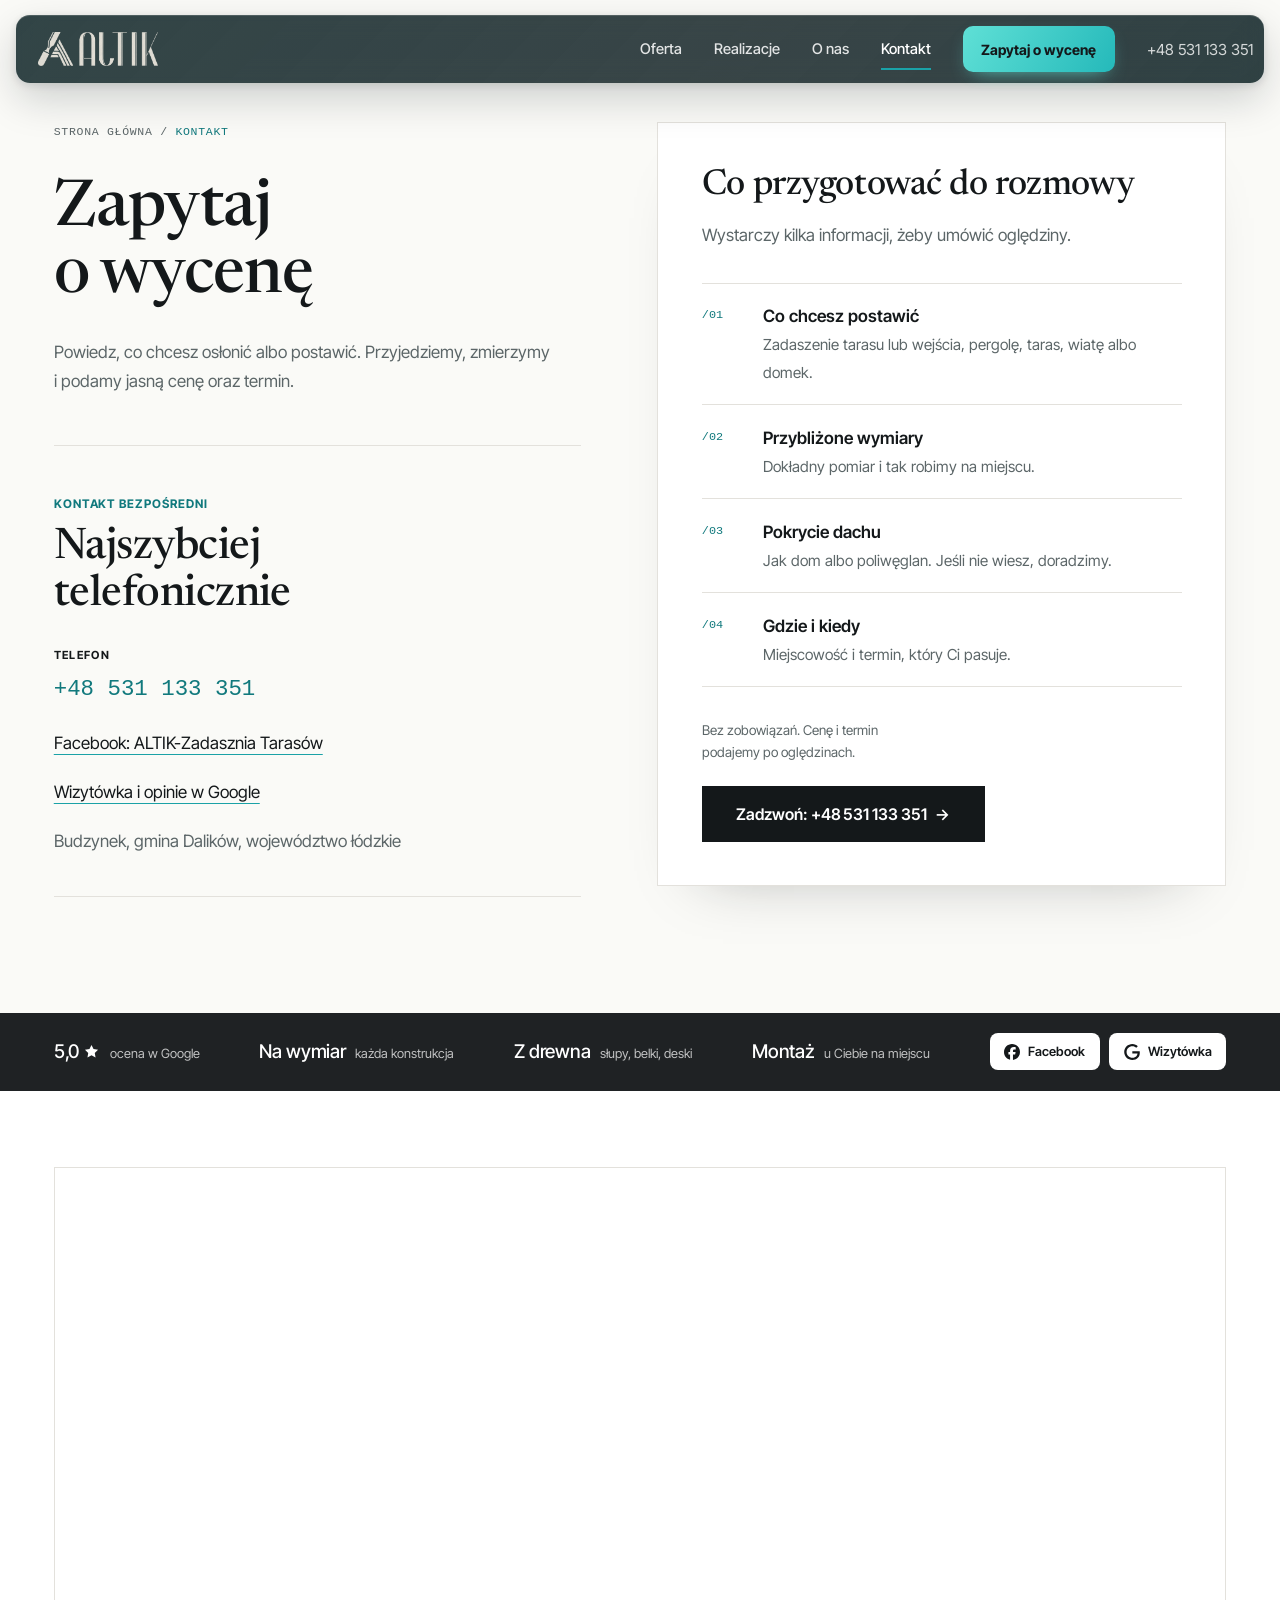
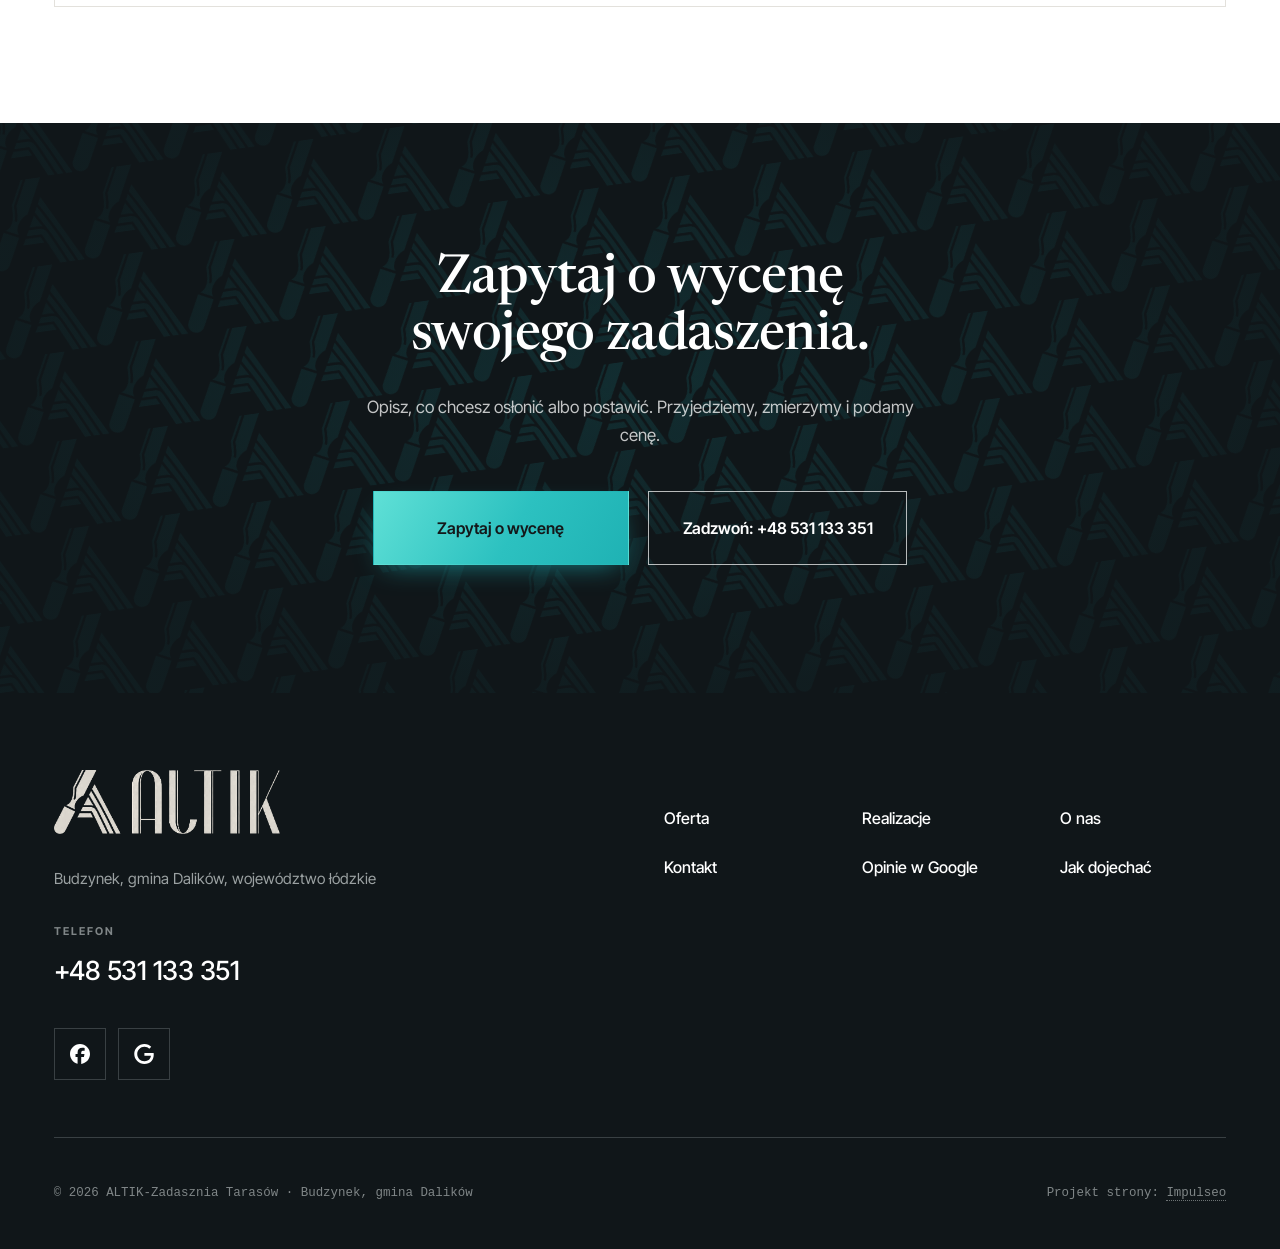
==== commit a50463ab: "[claude-edit][cmt:54ee2385-76ac-45fd-a0a5-c7f92429eb3c] przebudowa dema w układzie wzoru swellroofin" ====
--- a/kontakt.html
+++ b/kontakt.html
@@ -19,94 +19,119 @@
 <meta name="twitter:card" content="summary_large_image">
 <link rel="preconnect" href="https://fonts.googleapis.com">
 <link rel="preconnect" href="https://fonts.gstatic.com" crossorigin>
-<link href="https://fonts.googleapis.com/css2?family=IBM+Plex+Sans+Condensed:wght@500;600;700&family=IBM+Plex+Sans:wght@400;500;600&display=swap" rel="stylesheet">
-<link rel="stylesheet" href="assets/styles.css?v=235c1243">
+<link href="https://fonts.googleapis.com/css2?family=Inter+Tight:wght@300;400;500;600;700&family=Newsreader:ital,opsz,wght@0,6..72,400;0,6..72,500;1,6..72,500&display=swap" rel="stylesheet">
+<link rel="stylesheet" href="assets/styles.css?v=20261113">
+<meta name="theme-color" content="#101619">
+<script>document.documentElement.className+=" js"</script>
 </head>
-<body>
-
+<body class="page-sub page-contact">
 <header class="nav">
-  <div class="wrap nav-inner">
-    <a class="brand brand-has-logo" href="index.html"><img class="brand-logo" src="img/logo.png" alt="ALTIK-Zadasznia Tarasów" width="791" height="224" decoding="async"></a>
+  <div class="nav-inner">
+    <a class="brand" href="index.html"><img class="brand-logo" src="img/logo-jasne.png" alt="ALTIK-Zadasznia Tarasów" width="791" height="224" decoding="async"></a>
     <nav class="nav-links">
       <a href="oferta.html">Oferta</a>
       <a href="realizacje.html">Realizacje</a>
-      <a href="o-nas.html">O nas</a>
-      <a href="kontakt.html" class="active" aria-current="page">Kontakt</a>
-      <a href="kontakt.html" class="btn btn-accent">Zapytaj o wycenę</a>
+      <a href="o-nas.html">O&nbsp;nas</a>
+      <a href="kontakt.html" class="is-active">Kontakt</a>
+      <a href="kontakt.html" class="nav-cta">Zapytaj o&nbsp;wycenę</a>
+      <a href="tel:+48531133351" class="nav-tel">+48 531 133 351</a>
     </nav>
     <button class="nav-toggle" aria-label="Menu"><span></span><span></span><span></span></button>
   </div>
 </header>
 
 <main>
-<section class="pagehead">
-  <img src="img/g2.jpg" alt="ALTIK-Zadasznia Tarasów - Zapytaj o wycenę" width="1720" height="1260" decoding="async">
-  <div class="wrap">
-    <span class="eyebrow">Kontakt</span>
-    <h1>Zapytaj o wycenę</h1>
-    <p>Odpowiemy na pytania i przygotujemy wycenę.</p>
-  </div>
-</section>
-<section>
+<section class="sec sec-paper contact-page">
   <div class="wrap contact-grid">
     <div class="reveal">
-      <span class="eyebrow">Dane kontaktowe</span>
-      <h2 style="margin:var(--space-4) 0 var(--space-6)">ALTIK-Zadasznia Tarasów</h2>
-      <div class="info-list">
-        <div class="info-row"><div class="ic"><svg class="ico-tel" width="16" height="16" viewBox="0 0 24 24" fill="none" aria-hidden="true"><path d="M6.6 10.8a15.5 15.5 0 0 0 6.6 6.6l2.2-2.2a1 1 0 0 1 1-.24 11.4 11.4 0 0 0 3.6.58 1 1 0 0 1 1 1V20a1 1 0 0 1-1 1A17 17 0 0 1 3 4a1 1 0 0 1 1-1h3.5a1 1 0 0 1 1 1c0 1.25.2 2.46.58 3.6a1 1 0 0 1-.25 1l-2.23 2.2Z" fill="currentColor"/></svg></div><div><div class="lbl">Telefon</div><a class="val" href="tel:+48531133351">+48 531 133 351</a></div></div>
-        <div class="info-row"><div class="ic"><svg class="ico-pin" width="16" height="16" viewBox="0 0 24 24" fill="none" aria-hidden="true"><path d="M12 21s7-6.1 7-11.5A7 7 0 0 0 5 9.5C5 14.9 12 21 12 21Z" stroke="currentColor" stroke-width="1.6" fill="none"/><circle cx="12" cy="9.5" r="2.4" fill="currentColor"/></svg></div><div><div class="lbl">Adres</div><div class="val">Budzynek, gmina Dalików, województwo łódzkie</div></div></div>
+      <p class="crumbs"><a href="index.html">Strona główna</a> / <b>Kontakt</b></p>
+      <h1>Zapytaj o&nbsp;wycenę</h1>
+      <p class="lead">Powiedz, co chcesz osłonić albo postawić. Przyjedziemy, zmierzymy i&nbsp;podamy jasną cenę oraz termin.</p>
+      <div class="direct">
+        <span class="k">Kontakt bezpośredni</span>
+        <h2>Najszybciej telefonicznie</h2>
+        <p class="lab">Telefon</p>
+        <a class="tel" href="tel:+48531133351">+48 531 133 351</a>
+        <a class="ln" href="https://www.facebook.com/profile.php?id=61560947844599" target="_blank" rel="noopener">Facebook: ALTIK-Zadasznia Tarasów</a>
+        <a class="ln" href="https://www.google.com/maps/place/ALTIK-Zadasznia+Taras%C3%B3w/data=!4m2!3m1!1s0x21ed0c8a15a87baf:0x39200f7d94e8aa89" target="_blank" rel="noopener">Wizytówka i&nbsp;opinie w&nbsp;Google</a>
+        <p class="adr">Budzynek, gmina Dalików, województwo łódzkie</p>
       </div>
     </div>
-    <div class="reveal">
-      <div class="form">
-        <h3 style="margin-bottom:var(--space-4)">Najszybciej telefonicznie</h3>
-        <p class="muted" style="margin-bottom:var(--space-5)">Zadzwoń, opisz pomysł, a my powiemy, co i jak. Bez zobowiązań.</p>
-        <a href="tel:+48531133351" class="btn btn-accent" style="justify-content:center">Zadzwoń: +48 531 133 351 <span class="arr">→</span></a>
+    <div class="form-card reveal">
+      <h2>Co przygotować do rozmowy</h2>
+      <p class="lead">Wystarczy kilka informacji, żeby umówić oględziny.</p>
+      <ul>
+        <li><span class="n">/01</span><div><b>Co chcesz postawić</b><span>Zadaszenie tarasu lub wejścia, pergolę, taras, wiatę albo domek.</span></div></li>
+        <li><span class="n">/02</span><div><b>Przybliżone wymiary</b><span>Dokładny pomiar i&nbsp;tak robimy na miejscu.</span></div></li>
+        <li><span class="n">/03</span><div><b>Pokrycie dachu</b><span>Jak dom albo poliwęglan. Jeśli nie wiesz, doradzimy.</span></div></li>
+        <li><span class="n">/04</span><div><b>Gdzie i&nbsp;kiedy</b><span>Miejscowość i&nbsp;termin, który Ci pasuje.</span></div></li>
+      </ul>
+      <div class="foot">
+        <p>Bez zobowiązań. Cenę i&nbsp;termin podajemy po oględzinach.</p>
+        <a href="tel:+48531133351" class="btn btn-ink">Zadzwoń: +48 531 133 351 <span class="arr" aria-hidden="true">→</span></a>
       </div>
     </div>
   </div>
 </section>
-<section style="padding-top:0">
+<div class="statbar">
+  <div class="wrap">
+    <div class="sb-item"><b>5,0 <svg viewBox="0 0 24 24" aria-hidden="true"><path d="M12 2.8l2.85 5.8 6.4.93-4.63 4.5 1.1 6.37L12 17.4l-5.72 3 1.1-6.37-4.63-4.5 6.4-.93L12 2.8Z" fill="currentColor"/></svg></b><span>ocena w&nbsp;Google</span></div>
+    <div class="sb-item"><b>Na wymiar</b><span>każda konstrukcja</span></div>
+    <div class="sb-item"><b>Z&nbsp;drewna</b><span>słupy, belki, deski</span></div>
+    <div class="sb-item"><b>Montaż</b><span>u&nbsp;Ciebie na miejscu</span></div>
+    <div class="sb-soc"><a href="https://www.facebook.com/profile.php?id=61560947844599" target="_blank" rel="noopener"><svg viewBox="0 0 24 24" aria-hidden="true" focusable="false"><path d="M9.101 23.691v-7.98H6.627v-3.667h2.474v-1.58c0-4.085 1.848-5.978 5.858-5.978.401 0 .955.042 1.468.103a8.68 8.68 0 0 1 1.141.195v3.325a8.623 8.623 0 0 0-.653-.036 26.805 26.805 0 0 0-.733-.009c-.707 0-1.259.096-1.675.309a1.686 1.686 0 0 0-.679.622c-.258.42-.374.995-.374 1.752v1.297h3.919l-.386 2.103-.287 1.564h-3.246v8.245C19.396 23.238 24 18.179 24 12.044c0-6.627-5.373-12-12-12s-12 5.373-12 12c0 5.628 3.874 10.35 9.101 11.647Z" fill="currentColor"/></svg> Facebook</a><a href="https://www.google.com/maps/place/ALTIK-Zadasznia+Taras%C3%B3w/data=!4m2!3m1!1s0x21ed0c8a15a87baf:0x39200f7d94e8aa89" target="_blank" rel="noopener"><svg viewBox="0 0 24 24" aria-hidden="true" focusable="false"><path d="M12.48 10.92v3.28h7.84c-.24 1.84-.853 3.187-1.787 4.133-1.147 1.147-2.933 2.4-6.053 2.4-4.827 0-8.6-3.893-8.6-8.72s3.773-8.72 8.6-8.72c2.6 0 4.507 1.027 5.907 2.347l2.307-2.307C18.747 1.44 16.133 0 12.48 0 5.867 0 .307 5.387.307 12s5.56 12 12.173 12c3.573 0 6.267-1.173 8.373-3.36 2.16-2.16 2.84-5.213 2.84-7.667 0-.76-.053-1.467-.173-2.053H12.48z" fill="currentColor"/></svg> Wizytówka</a></div>
+  </div>
+</div>
+
+<section class="sec sec-white" style="padding-top:clamp(3rem,6vw,5rem)">
   <div class="wrap reveal">
-    <iframe class="map" title="ALTIK-Zadasznia Tarasów - Dalików" src="https://maps.google.com/maps?q=51.953761%2C19.1343692&z=15&output=embed" loading="lazy" referrerpolicy="no-referrer-when-downgrade"></iframe>
+    <div class="map" style="height:440px"><iframe title="ALTIK-Zadasznia Tarasów - Dalików" src="https://maps.google.com/maps?q=51.953761%2C19.1343692&z=13&output=embed" loading="lazy" referrerpolicy="no-referrer-when-downgrade"></iframe></div>
   </div>
 </section>
+<section class="cta">
+  <div class="wrap reveal">
+    <h2>Zapytaj o&nbsp;wycenę swojego zadaszenia.</h2>
+    <p>Opisz, co chcesz osłonić albo postawić. Przyjedziemy, zmierzymy i&nbsp;podamy cenę.</p>
+    <div class="row">
+      <a href="kontakt.html" class="btn btn-teal">Zapytaj o&nbsp;wycenę</a>
+      <a href="tel:+48531133351" class="btn btn-line">Zadzwoń: +48 531 133 351</a>
+    </div>
+  </div>
+</section>
+
 </main>
 
 <footer>
   <div class="wrap">
-    <div class="foot-grid">
-      <div class="foot-brand">
-        <div class="name">ALTIK-Zadasznia Tarasów</div>
-        <p>Stawiamy z drewna to, co przy domu ma służyć na lata: zadaszenia tarasów, tarasy, wiaty na auto i na drewno, domki narzędziowe i ogrodowe.</p>
+    <div class="f-top">
+      <div>
+        <img class="f-logo" src="img/logo-jasne.png" alt="ALTIK-Zadasznia Tarasów" width="791" height="224" loading="lazy" decoding="async">
+        <p class="f-addr">Budzynek, gmina Dalików, województwo łódzkie</p>
+        <p class="f-lab">Telefon</p>
+        <a class="f-tel" href="tel:+48531133351">+48 531 133 351</a>
+        <div class="f-soc">
+          <a class="soc" href="https://www.facebook.com/profile.php?id=61560947844599" target="_blank" rel="noopener" aria-label="Facebook - ALTIK-Zadasznia Tarasów"><svg viewBox="0 0 24 24" aria-hidden="true" focusable="false"><path d="M9.101 23.691v-7.98H6.627v-3.667h2.474v-1.58c0-4.085 1.848-5.978 5.858-5.978.401 0 .955.042 1.468.103a8.68 8.68 0 0 1 1.141.195v3.325a8.623 8.623 0 0 0-.653-.036 26.805 26.805 0 0 0-.733-.009c-.707 0-1.259.096-1.675.309a1.686 1.686 0 0 0-.679.622c-.258.42-.374.995-.374 1.752v1.297h3.919l-.386 2.103-.287 1.564h-3.246v8.245C19.396 23.238 24 18.179 24 12.044c0-6.627-5.373-12-12-12s-12 5.373-12 12c0 5.628 3.874 10.35 9.101 11.647Z" fill="currentColor"/></svg></a>
+          <a class="soc" href="https://www.google.com/maps/place/ALTIK-Zadasznia+Taras%C3%B3w/data=!4m2!3m1!1s0x21ed0c8a15a87baf:0x39200f7d94e8aa89" target="_blank" rel="noopener" aria-label="Google - ALTIK-Zadasznia Tarasów"><svg viewBox="0 0 24 24" aria-hidden="true" focusable="false"><path d="M12.48 10.92v3.28h7.84c-.24 1.84-.853 3.187-1.787 4.133-1.147 1.147-2.933 2.4-6.053 2.4-4.827 0-8.6-3.893-8.6-8.72s3.773-8.72 8.6-8.72c2.6 0 4.507 1.027 5.907 2.347l2.307-2.307C18.747 1.44 16.133 0 12.48 0 5.867 0 .307 5.387.307 12s5.56 12 12.173 12c3.573 0 6.267-1.173 8.373-3.36 2.16-2.16 2.84-5.213 2.84-7.667 0-.76-.053-1.467-.173-2.053H12.48z" fill="currentColor"/></svg></a>
+        </div>
       </div>
-      <div class="foot-col">
-        <h4>Nawigacja</h4>
+      <nav class="f-nav" aria-label="Stopka">
         <a href="oferta.html">Oferta</a>
         <a href="realizacje.html">Realizacje</a>
-        <a href="o-nas.html">O nas</a>
+        <a href="o-nas.html">O&nbsp;nas</a>
         <a href="kontakt.html">Kontakt</a>
-      </div>
-      <div class="foot-col">
-        <h4>Kontakt</h4>
-        <a href="tel:+48531133351">+48 531 133 351</a>
-        <p>Budzynek, gmina Dalików, województwo łódzkie</p>
-        <a href="https://www.google.com/maps/place/ALTIK-Zadasznia+Taras%C3%B3w/data=!4m2!3m1!1s0x21ed0c8a15a87baf:0x39200f7d94e8aa89" target="_blank" rel="noopener">Jak dojechać →</a>
-      <div class="foot-soc">
-        <a class="soc" href="https://www.facebook.com/profile.php?id=61560947844599" target="_blank" rel="noopener" aria-label="Facebook - ALTIK-Zadasznia Tarasów"><svg viewBox="0 0 24 24" aria-hidden="true" focusable="false"><path d="M9.101 23.691v-7.98H6.627v-3.667h2.474v-1.58c0-4.085 1.848-5.978 5.858-5.978.401 0 .955.042 1.468.103a8.68 8.68 0 0 1 1.141.195v3.325a8.623 8.623 0 0 0-.653-.036 26.805 26.805 0 0 0-.733-.009c-.707 0-1.259.096-1.675.309a1.686 1.686 0 0 0-.679.622c-.258.42-.374.995-.374 1.752v1.297h3.919l-.386 2.103-.287 1.564h-3.246v8.245C19.396 23.238 24 18.179 24 12.044c0-6.627-5.373-12-12-12s-12 5.373-12 12c0 5.628 3.874 10.35 9.101 11.647Z" fill="currentColor"/></svg></a>
-        <a class="soc" href="https://www.google.com/maps/place/ALTIK-Zadasznia+Taras%C3%B3w/data=!4m2!3m1!1s0x21ed0c8a15a87baf:0x39200f7d94e8aa89" target="_blank" rel="noopener" aria-label="Google - ALTIK-Zadasznia Tarasów"><svg viewBox="0 0 24 24" aria-hidden="true" focusable="false"><path d="M12.48 10.92v3.28h7.84c-.24 1.84-.853 3.187-1.787 4.133-1.147 1.147-2.933 2.4-6.053 2.4-4.827 0-8.6-3.893-8.6-8.72s3.773-8.72 8.6-8.72c2.6 0 4.507 1.027 5.907 2.347l2.307-2.307C18.747 1.44 16.133 0 12.48 0 5.867 0 .307 5.387.307 12s5.56 12 12.173 12c3.573 0 6.267-1.173 8.373-3.36 2.16-2.16 2.84-5.213 2.84-7.667 0-.76-.053-1.467-.173-2.053H12.48z" fill="currentColor"/></svg></a>
-      </div>
-      </div>
+        <a href="https://www.google.com/maps/place/ALTIK-Zadasznia+Taras%C3%B3w/data=!4m2!3m1!1s0x21ed0c8a15a87baf:0x39200f7d94e8aa89" target="_blank" rel="noopener">Opinie w&nbsp;Google</a>
+        <a href="https://www.google.com/maps/place/ALTIK-Zadasznia+Taras%C3%B3w/data=!4m2!3m1!1s0x21ed0c8a15a87baf:0x39200f7d94e8aa89" target="_blank" rel="noopener">Jak dojechać</a>
+      </nav>
     </div>
-    <div class="foot-bot">
-      <span>© 2026 ALTIK-Zadasznia Tarasów</span>
-      <span>Projekt strony: <a class="foot-credit" href="https://impulseo.pl" target="_blank" rel="noopener">Impulseo</a></span>
+    <div class="f-bot">
+      <span>© 2026 ALTIK-Zadasznia Tarasów · Budzynek, gmina Dalików</span>
+      <span>Projekt strony: <a href="https://impulseo.pl" target="_blank" rel="noopener">Impulseo</a></span>
     </div>
   </div>
 </footer>
 <div class="sticky-reserve"><a class="sr-book" href="kontakt.html">Zapytaj o wycenę</a><a class="sr-call" href="tel:+48531133351" aria-label="Zadzwoń"><svg class="ico-tel" width="16" height="16" viewBox="0 0 24 24" fill="none" aria-hidden="true"><path d="M6.6 10.8a15.5 15.5 0 0 0 6.6 6.6l2.2-2.2a1 1 0 0 1 1-.24 11.4 11.4 0 0 0 3.6.58 1 1 0 0 1 1 1V20a1 1 0 0 1-1 1A17 17 0 0 1 3 4a1 1 0 0 1 1-1h3.5a1 1 0 0 1 1 1c0 1.25.2 2.46.58 3.6a1 1 0 0 1-.25 1l-2.23 2.2Z" fill="currentColor"/></svg></a></div>
 <div class="demo-wazne" data-do="2026-11-19" data-cykl="3" hidden><svg class="dw-ico" width="13" height="13" viewBox="0 0 24 24" fill="none" aria-hidden="true"><circle cx="12" cy="12" r="8.6" stroke="currentColor" stroke-width="1.8"/><path d="M12 7.2V12l3.3 2" stroke="currentColor" stroke-width="1.8" stroke-linecap="round"/></svg><span class="dw-txt"></span></div>
 
-<script src="assets/main.js"></script>
+<script src="assets/main.js?v=20261113"></script>
 </body>
 </html>
--- a/assets/styles.css
+++ b/assets/styles.css
@@ -1,1740 +1,517 @@
-/* ============================================================
-   STOLBASZ — premium, architektoniczny B2B fit-out
-   Jasna paleta, zero brązu. System wg premium-web-craft.
-   Projekt strony: Impulseo (impulseo.pl)
-   ============================================================ */
-
+/* ALTIK - zadaszenia tarasów. Układ wzorowany 1:1 na wskazanej stronie referencyjnej
+   (teal + szeryfowy nagłówek + mono etykiety). Jeden arkusz dla wszystkich podstron. */
 :root{
-  /* PALETA — jasna, architektoniczna, chłodna */
-  --paper:#F4F7FA;          /* główne tło */
-  --paper-2:#E7EDF3;        /* sekcje alternatywne (chłodny jasny szary) */
-  --paper-3:#E7EDF3;        /* delikatne wypełnienia */
-  --ink:#16202C;            /* tekst główny — chłodny grafit */
-  --ink-soft:#3A4654;       /* nagłówki drugorzędne */
-  --muted:#5C6672;          /* tekst poboczny */
-  --line:rgba(22,32,44,.12);/* hairline */
-  --accent:#235E96;         /* stonowany petrol-slate — jedyny akcent */
-  --accent-d:#1A4A78;
-  --accent-soft:rgba(35,94,150,.10);
-  --dark:#16202C;           /* sekcje ciemne (stopka/CTA) */
-
-  /* HOVER ZDJĘĆ — JEDEN standard dla całego silnika (decyzja K. 04.08.2026, artefakt z wariantami).
-     AKTUALNE (K.+Szymon 09.08.2026, wybór z artefaktu 6 wariantów): zoom 1.05 przy 1.4s -
-     przy tak długim czasie mocniejszy kadr NIE skacze, tylko „oddycha". Poprzedni standard
-     (1.02 / .55s z 04.08) odbierany jako dynamiczny i szybki.
-     Spoczynek lekko przygaszony, ale TYLKO tam, gdzie jest mysz (@media hover:hover) —
-     na telefonie zdjęcia zostają w pełnej jasności. */
-  --img-zoom:1.05;                   /* K.+Szymon 09.08: wariant F z artefaktu porównawczego */
-  --img-rest:brightness(.95) saturate(.99);
-  --img-hot:brightness(1.06) saturate(1.05);
-  --img-dur:1.4s;                    /* K.+Szymon 09.08 (wariant F): powoli = elegancko */
-  --img-ease:cubic-bezier(.16,.84,.44,1);  /* miękki ogon, efekt „oddychania" */
-
-  /* ODSTĘPY — skala 4/8 */
-  --space-1:4px; --space-2:8px; --space-3:12px; --space-4:16px; --space-5:24px;
-  --space-6:32px; --space-7:48px; --space-8:64px; --space-9:96px; --space-10:128px;
-
-  /* TYPOGRAFIA — fluid clamp() (skala podbita 16.07.2026: większe, czytelniejsze litery — uwaga Adama) */
-  --text-sm:clamp(.9rem,.87rem + .12vw,1rem);
-  --text-base:clamp(1.08rem,1.04rem + .18vw,1.2rem);
-  --text-lg:clamp(1.24rem,1.15rem + .34vw,1.44rem);
-  --text-h3:clamp(1.34rem,1.22rem + .55vw,1.66rem);
-  --text-h2:clamp(2.1rem,1.66rem + 2.1vw,3.1rem);
-  --text-h1:clamp(2.9rem,2.1rem + 4vw,5.1rem);
-
-  /* PROMIENIE — architektoniczne, raczej ostre */
-  --r-sm:3px; --r-md:6px; --r-lg:10px;
-
-  /* RUCH */
-  --ease:cubic-bezier(.25,.46,.45,.94); --dur:.24s;
-
-  /* CIENIE — miękkie, warstwowe */
-  --sh-sm:0 1px 2px rgba(16,24,32,.04), 0 2px 8px rgba(16,24,32,.05);
-  --sh-md:0 2px 6px rgba(16,24,32,.05), 0 12px 28px -8px rgba(16,24,32,.12);
-  --sh-lg:0 6px 14px rgba(16,24,32,.07), 0 26px 56px -18px rgba(16,24,32,.22);
-
-  --hairline:1px solid var(--line);
-
-  --font-display:'IBM Plex Sans Condensed','IBM Plex Sans',sans-serif;
-  --font-body:'IBM Plex Sans',sans-serif;
+  --teal:#1aa2a7;
+  --teal-deep:#147f83;
+  --teal-text:#11797d;
+  --teal-hi:#5fe0d6;
+  --ink:#14181a;
+  --ink-deep:#101619;
+  --ink-panel:#151b1d;
+  --ink-body:#3f4647;
+  --slate:#5c6668;
+  --slate-soft:#8c9394;
+  --paper:#fafaf7;
+  --paper-2:#f4f3ef;
+  --white:#fff;
+  --cream:#f6f0e6;
+  --line:#e3e1dc;
+  --line-dark:#394043;
+  --accent:#1aa2a7;
+  --accent-d:#147f83;
+  --accent-soft:#e3f4f4;
+  --serif:"Newsreader",Georgia,"Times New Roman",serif;
+  --sans:"Inter Tight",system-ui,-apple-system,"Segoe UI",Roboto,sans-serif;
+  --mono:ui-monospace,SFMono-Regular,Menlo,Consolas,monospace;
+  --gutter:clamp(1.25rem,4.2vw,3.75rem);
+  --max:1340px;
+  --ease:cubic-bezier(.23,1,.32,1);
+  --nav-h:68px;
 }
-
-*{box-sizing:border-box;margin:0;padding:0}
-html{scroll-behavior:smooth}
-body{
-  font-family:var(--font-body);
-  font-size:var(--text-base);
-  line-height:1.65;
-  color:var(--ink);
-  background:var(--paper);
-  -webkit-font-smoothing:antialiased;
-  text-rendering:optimizeLegibility;
-}
-img{max-width:100%;height:auto;display:block}  /* height:auto = width/height z atrybutów trzyma proporcje (TOP#12) */
+*,*::before,*::after{box-sizing:border-box}
+html{-webkit-text-size-adjust:100%;scroll-behavior:smooth}
+body{margin:0;font-family:var(--sans);font-size:17px;line-height:1.65;color:var(--ink-body);background:var(--paper);
+  -webkit-font-smoothing:antialiased;text-rendering:optimizeLegibility;overflow-x:hidden}
+img{max-width:100%;height:auto;display:block}
 a{color:inherit;text-decoration:none}
-
-.wrap{width:min(92%,1180px);margin-inline:auto}
-section{padding-block:clamp(52px,6.5vw,96px)}
-
-h1,h2,h3{font-family:var(--font-display);font-weight:700;line-height:1.08;letter-spacing:-.02em;color:var(--ink)}
-h1{font-size:var(--text-h1);letter-spacing:-.035em}
-h2{font-size:var(--text-h2);letter-spacing:-.025em}
-h3{font-size:var(--text-h3)}
-/* MIARA — długość wiersza. WCAG 2.2 SC 1.4.8: max 80 znaków; Butterick: 45–90.
-   68ch daje realnie 72–78 znaków polskiego tekstu, czyli z zapasem pod granicą.
-   Wcześniej limit miał TYLKO <p> — <li>, <blockquote> i <dd> nie miały żadnego,
-   i to jedyny powód, dla którego 23 bloki na dwóch oddanych stronach jadą po
-   83–106 znaków w wierszu (pomiar 07.08.2026, bramka `miara`).
-   ⚠️ Listy i definicje ograniczamy TYLKO bez klasy: `ul`/`ol` z klasą to u nas
-   układ (siatki kafli, menu), a nie tekst ciągły — tam miarę wyznacza układ. */
-/* 60ch, nie 68ch (K. 10.08): po zmianie fontów na węższe kroje (DM Sans i spółka)
-   w 68ch mieściło się ~90 znaków - bramka pikselowa słusznie zgłaszała przekroczenie
-   granicy 80. Pomiar na żywej przeglądarce: 60ch = 90 znaków, 53ch = ~78 znaków, czyli normę WCAG 1.4.8. */
-:root{ --miara:53ch }
-p{max-width:min(100%,var(--miara))}
-blockquote,
-ul:not([class])>li, ol:not([class])>li,
-dl:not([class])>dd{max-width:min(100%,var(--miara))}
-
-/* ⚠️ Świadomie BEZ wyjątku `.tile p,.card p,.svc p{max-width:none}`, choć nasuwa się sam:
-   te akapity BYŁY już ograniczone (stare `p{max-width:65ch}`), więc „wyjątek" nie odblokowałby
-   niczego nowego — tylko ROZLUŹNIŁ stan sprzed zmiany na wszystkich demach naraz.
-   `figcaption` żadna z reguł wyżej nie dotyczy, więc też nie potrzebuje zwolnienia. */
-
-/* ŁAMANIE. `balance` wyrównuje długości wierszy w nagłówku, `pretty` pilnuje ostatniego
-   wiersza akapitu, żeby nie został w nim jeden wyraz. Obsługiwane od Chrome 117 /
-   Safari 17.5; starsze przeglądarki po prostu ignorują tę własność.
-   `text-wrap:pretty` nie występowało dotąd ANI RAZ w silniku ani w repo klientów. */
-h1,h2,h3,.lead,.lede{text-wrap:balance}
-p,li,blockquote,dd{text-wrap:pretty}
-
-.eyebrow{
-  font-family:var(--font-body);
-  font-size:var(--text-sm);
-  font-weight:600;
-  letter-spacing:.18em;
-  text-transform:uppercase;
-  color:var(--accent);
-  display:inline-flex;align-items:center;gap:var(--space-3);
-}
-/* flex:none + margin-top = kreska trzyma się PIERWSZEJ linii. Wcześniej align-items:center
-   centrowało ją względem całego bloku i przy zawinięciu (długi kicker typu
-   „…WNĘTRZ · LESZNO · OD 2019") druga linia lądowała z brzydkim wcięciem. */
-.eyebrow{align-items:flex-start}
-.eyebrow>*,.eyebrow{text-wrap:balance}   /* dlugi kicker lamal sie na sierote typu samo „2019" w drugiej linii */
-.eyebrow::before{content:"";width:28px;height:1px;background:var(--accent);display:inline-block;flex:none;margin-top:.62em}
-
-.muted{color:var(--muted)}
-.lead{font-size:var(--text-lg);line-height:1.55;color:var(--ink-soft);max-width:50ch}
-
-/* ---------- BUTTONS ---------- */
-.btn{
-  display:inline-flex;align-items:center;gap:var(--space-2);
-  font-weight:600;font-size:var(--text-sm);letter-spacing:.02em;
-  padding:var(--space-4) var(--space-6);
-  border-radius:var(--r-sm);
-  transition:transform var(--dur) var(--ease),box-shadow var(--dur) var(--ease),background var(--dur) var(--ease);
-  cursor:pointer;border:1px solid transparent;
-}
-.btn-accent{background:var(--accent);color:#fff;box-shadow:var(--sh-sm)}
-.btn-accent:hover{background:var(--accent-d);transform:translateY(-2px);box-shadow:var(--sh-md)}
-.btn-accent:active{transform:translateY(0);box-shadow:var(--sh-sm)}
-.btn-ghost{background:transparent;color:var(--ink);border-color:var(--line)}
-.btn-ghost:hover{border-color:var(--accent);color:var(--accent);transform:translateY(-2px)}
-.btn-light{background:#fff;color:var(--ink);box-shadow:var(--sh-sm)}
-.btn-light:hover{transform:translateY(-2px);box-shadow:var(--sh-md)}
-.btn .arr{transition:transform var(--dur) var(--ease)}
-.btn:hover .arr{transform:translateX(4px)}
-
-/* ---------- NAV ---------- */
-.nav{
-  position:sticky;top:0;z-index:50;
-  background:color-mix(in srgb,var(--paper) 88%,transparent);
-  backdrop-filter:saturate(140%) blur(10px);
-  border-bottom:var(--hairline);
-}
-.nav-inner{display:flex;align-items:center;justify-content:space-between;gap:var(--space-5);height:72px}
-/* ANTY-NACHODZENIE (K. 05.08.2026): długa nazwa firmy + przycisk z pełnym numerem nie mieściły się w pasku
-   i flex ściskał linki PONIŻEJ ich treści - "Kontakt" wchodził na ramkę "Zadzwoń +48 ...". Teraz ustępuje
-   nazwa marki (skrót wielokropkiem), a menu i przycisk nigdy się nie kurczą ani nie zachodzą na siebie. */
-.brand{display:flex;flex-direction:column;line-height:1;min-width:0;flex:0 1 auto}
-.brand .name{font-family:var(--font-display);font-weight:800;font-size:1.35rem;letter-spacing:.04em;white-space:nowrap;overflow:hidden;text-overflow:ellipsis}
-.brand .sub{font-size:.62rem;letter-spacing:.34em;text-transform:uppercase;color:var(--muted);margin-top:5px;white-space:nowrap;overflow:hidden;text-overflow:ellipsis}
-.nav-links{display:flex;align-items:center;gap:var(--space-6);flex:0 0 auto}
-.nav-links a{font-size:var(--text-sm);font-weight:500;color:var(--ink-soft);position:relative;padding-block:4px;white-space:nowrap;transition:color var(--dur) var(--ease)}
-.nav-links a::after{content:"";position:absolute;left:0;bottom:0;width:0;height:1.5px;background:var(--accent);transition:width var(--dur) var(--ease)}
-.nav-links a:hover,.nav-links a.active{color:var(--ink)}
-.nav-links a:hover::after,.nav-links a.active::after{width:100%}
-.nav-links .btn{padding:var(--space-2) var(--space-5)}
-/* przyciski w nav: właściwy kolor (przebij .nav-links a) + bez podkreślenia */
-.nav-links a.btn-accent{color:#fff}
-.nav-links a.btn-ghost,.nav-links a.btn-light{color:var(--ink)}
-/* CTA w pasku: NIE podkreślenie spod linków menu, ale ten sam przelatujący błysk,
-   co na wszystkich innych przyciskach (zgłoszenie K. 13.08.2026 - „na hero jest efekt
-   światła przechodzącego przez przycisk, na navbarze go nie ma, a mają być identyczne").
-   Reguła `.nav-links a::after` jest silniejsza od `.btn::after`, więc trzeba jej
-   geometrię wyzerować i wpisać połysk z nazwy - samo `display:none` gasiło efekt. */
-.nav-links a.btn::after{
-  display:block;content:"";position:absolute;inset:0;z-index:-1;pointer-events:none;
-  width:auto;height:auto;border-radius:inherit;   /* kasuje geometrię podkreślenia (width:0;height:1.5px) */
-  background:linear-gradient(100deg,transparent 32%,rgba(255,255,255,.20) 50%,transparent 68%);
-  translate:-120% 0}
-@media (prefers-reduced-motion:no-preference){
-  .nav-links a.btn:hover::after{translate:120% 0;transition:translate .75s var(--mt-ease,cubic-bezier(.16,.84,.44,1))}
-}
-.nav-toggle{display:none;background:none;border:none;cursor:pointer;flex-direction:column;gap:5px;padding:8px}
-.nav-toggle span{width:24px;height:2px;background:var(--ink);transition:var(--dur)}
-/* Ciasny zakres MIĘDZY menu mobilnym a pełnym pulpitem: zbijamy odstępy i nazwę marki,
-   żeby wszystko zmieściło się naturalnie, zanim w ogóle dojdzie do skracania wielokropkiem. */
-@media(max-width:1280px) and (min-width:921px){
-  .nav-links{gap:var(--space-4)}
-  .nav-links .btn{padding:var(--space-2) var(--space-4)}
-  .brand .name{font-size:1.15rem}
-}
-
-/* ---------- HERO (split) ---------- */
-.hero{position:relative;overflow:hidden;border-bottom:var(--hairline)}
-.hero-grid{display:grid;grid-template-columns:1.05fr .95fr;gap:clamp(24px,4vw,60px);align-items:center;
-  padding-block:clamp(36px,4.5vw,64px)}
-.hero-copy .eyebrow{margin-bottom:var(--space-5)}
-.hero-copy h1{margin-bottom:var(--space-5)}
-.hero-copy .lead{margin-bottom:var(--space-7)}
-.hero-actions{display:flex;flex-wrap:wrap;gap:var(--space-4)}
-.hero-art{position:relative;aspect-ratio:4/3;border-radius:var(--r-lg);overflow:hidden;box-shadow:var(--sh-lg)}
-.hero-art img{width:100%;height:100%;object-fit:cover}
-.hero-art::after{content:"";position:absolute;inset:0;background:linear-gradient(180deg,transparent 55%,rgba(18,24,28,.28))}
-.hero-badge{position:absolute;left:var(--space-5);bottom:var(--space-5);z-index:2;
-  background:rgba(252,252,251,.94);backdrop-filter:blur(4px);
-  border-radius:var(--r-md);padding:var(--space-4) var(--space-5);box-shadow:var(--sh-md);max-width:78%}
-.hero-badge strong{display:block;font-family:var(--font-display);font-size:1rem;letter-spacing:-.01em}
-.hero-badge span{font-size:var(--text-sm);color:var(--muted)}
-
-/* ---------- HERO duży / kinowy (strona główna) ---------- */
-.hero-cine{position:relative;min-height:clamp(560px,82vh,840px);min-height:clamp(560px,82svh,840px);display:flex;align-items:center;overflow:hidden;border-bottom:var(--hairline)}
-.hero-cine>img{position:absolute;inset:0;width:100%;height:100%;object-fit:cover;z-index:0}
-.hero-cine::after{content:"";position:absolute;inset:0;z-index:1;
-  background:linear-gradient(95deg,rgba(13,18,23,.86) 0%,rgba(13,18,23,.64) 32%,rgba(13,18,23,.24) 62%,rgba(13,18,23,.04) 100%)}
-.hero-cine .wrap{position:relative;z-index:2;padding-block:var(--space-8)}
-.hero-cine .hero-copy{max-width:660px}
-.hero-cine .eyebrow{color:#fff;margin-bottom:var(--space-5)}
-.hero-cine .eyebrow::before{background:#fff}
-.hero-cine h1{color:#fff;margin-bottom:var(--space-5);font-size:clamp(2.9rem,2rem + 4.4vw,5.2rem);text-wrap:balance}
-.hero-cine .lead{color:rgba(255,255,255,.92);max-width:48ch;margin-bottom:var(--space-7)}
-.hero-cine .hero-actions{display:flex;flex-wrap:wrap;gap:var(--space-4)}
-/* NISKIE OKNO (laptop z dokiem i paskami przeglądarki ma ~700-780 px wysokości widoku):
-   H1 do 5.2rem + długi lead nie mieściły się i przyciski wypadały POD krawędź ekranu -
-   klient widział stronę bez ani jednego CTA. Skalujemy w dół, zamiast przycinać treść. */
-@media(min-width:821px) and (max-height:820px){
-  .hero-cine{min-height:clamp(520px,94svh,780px)}
-  .hero-cine .wrap{padding-block:var(--space-6)}
-  .hero-cine h1{font-size:clamp(2.2rem,1.5rem + 2.6vw,3.6rem);margin-bottom:var(--space-4)}
-  .hero-cine .eyebrow{margin-bottom:var(--space-4)}
-  .hero-cine .lead{margin-bottom:var(--space-5);max-width:44ch}
-}
-@media(max-width:680px){
-  .hero-cine{min-height:clamp(520px,76vh,640px);min-height:clamp(520px,76svh,640px);align-items:flex-end}
-  .hero-cine::after{background:linear-gradient(0deg,rgba(13,18,23,.9) 6%,rgba(13,18,23,.45) 55%,rgba(13,18,23,.25) 100%)}
-  .hero-cine .wrap{padding-bottom:var(--space-9)}
-  /* TELEFON (~90% oglądających): lead potrafił zająć 8 linii i zepchnąć CTA poza pierwszy ekran.
-     Zwężamy interlinię i skalę - treści nie ucinamy, bo to ona sprzedaje. */
-  .hero-cine .lead{font-size:.98rem;line-height:1.5;margin-bottom:var(--space-5)}
-  .hero-cine .eyebrow{font-size:.72rem;letter-spacing:.13em;margin-bottom:var(--space-4)}
-  .hero-cine .eyebrow::before{width:20px}
-  .hero-cine h1{margin-bottom:var(--space-4)}
-}
-
-/* full-bleed hero variant (podstrony) */
-.pagehead{position:relative;min-height:46vh;min-height:46svh;display:flex;align-items:flex-end;overflow:hidden;border-bottom:var(--hairline)}
-.pagehead img{position:absolute;inset:0;width:100%;height:100%;object-fit:cover}
-/* 10.08.2026 (decyzja K.): mocniejsze przyciemnienie + cień pod tekstem. Bramka mierzyła na
-   nagłówkach podstron 3,38-3,43:1 przy wymaganych 4,5 — jasne zdjęcie (hala, śnieg, niebo)
-   podchodziło pod biały tekst. Zdjęcia klientów są różne, więc kontrast musi dawać WARSTWA,
-   a nie szczęśliwy dobór kadru. */
-.pagehead::after{content:"";position:absolute;inset:0;background:linear-gradient(180deg,rgba(18,24,28,.40),rgba(18,24,28,.76))}
-.pagehead .wrap{position:relative;z-index:2;padding-block:var(--space-9);color:#fff}
-.pagehead h1{color:#fff;max-width:18ch;text-shadow:0 2px 16px rgba(0,0,0,.55)}
-.pagehead .eyebrow{color:#fff}
-.pagehead .eyebrow::before{background:#fff}
-.pagehead p{color:rgba(255,255,255,.92);margin-top:var(--space-4);max-width:54ch;text-shadow:0 1px 12px rgba(0,0,0,.5)}
-
-/* ---------- STRIP (pasek skrótów / liczby) ---------- */
-.strip{background:var(--dark);color:#fff}
-/* PASEK HASEŁ — standard 04.08.2026 (decyzja K.): 5 haseł w JEDNYM rzędzie, tekst WYŚRODKOWANY,
-   węższe marginesy boczne niż reszta strony (pasek ma iść szerzej), równe wysokości kolumn. */
-.strip .wrap{width:min(96%,1440px);display:grid;grid-template-columns:repeat(5,1fr);
-  gap:var(--space-5);padding-block:var(--space-7);align-items:stretch}
-.strip .item .k{font-family:var(--font-display);font-size:clamp(1.05rem,.82rem + .85vw,1.55rem);
-  font-weight:800;letter-spacing:-.02em;color:#fff;line-height:1.18;text-wrap:balance}
-.strip .item .v{font-size:var(--text-sm);color:rgba(255,255,255,.66);margin-top:var(--space-2);line-height:1.4}
-.strip .item{border-left:2px solid var(--accent);padding-inline:var(--space-4);
-  text-align:center;display:flex;flex-direction:column;justify-content:center}
-/* liczba kolumn = liczba haseł, żeby ostatnie nie zostawało samo w drugim rzędzie.
-   Klasę n-N nadaje multipage.py; domyślnie (bez klasy) pasek jest 5-kolumnowy. */
-.strip.n-2 .wrap{grid-template-columns:repeat(2,1fr)}
-.strip.n-3 .wrap{grid-template-columns:repeat(3,1fr)}
-.strip.n-4 .wrap{grid-template-columns:repeat(4,1fr);gap:var(--space-6)}
-.strip.n-4 .item .k{font-size:clamp(1.3rem,1rem + 1.1vw,2rem)}
-.strip.n-6 .wrap{grid-template-columns:repeat(6,1fr);gap:var(--space-4)}
-.strip.n-6 .item .k{font-size:clamp(.98rem,.8rem + .7vw,1.35rem)}
-/* równe łamanie: zamiast "długa linia + jedno słowo" obie linie zbliżonej długości */
-.strip .item .k{text-wrap:balance}
-
-/* ---------- SECTION HEAD ---------- */
-.head{max-width:48rem;margin-bottom:var(--space-8)}
-.head.center{margin-inline:auto;text-align:center}
-.head .eyebrow{margin-bottom:var(--space-4)}
-.head h2{margin-bottom:var(--space-4)}
-.head p{color:var(--muted);font-size:var(--text-lg);line-height:1.55}
-.head.center p{margin-inline:auto}
-
-/* ---------- INTRO SPLIT ---------- */
-.split{display:grid;grid-template-columns:.92fr 1.08fr;gap:clamp(28px,5vw,80px);align-items:center}
-.split.rev{grid-template-columns:1.08fr .92fr}
-.split.rev .split-art{order:-1}
-.split-art{position:relative;aspect-ratio:5/4;border-radius:var(--r-lg);overflow:hidden;box-shadow:var(--sh-lg)}
-.split-art img{width:100%;height:100%;object-fit:cover}
-.split-copy h2{margin-bottom:var(--space-5)}
-.split-copy p+p{margin-top:var(--space-4)}
-.split-copy .btn{margin-top:var(--space-6)}
-
-/* ---------- SERVICES (zakres) ---------- */
-.svc-grid{display:grid;grid-template-columns:repeat(auto-fit,minmax(280px,1fr));gap:var(--space-5)}
-.svc{background:#fff;border:var(--hairline);border-radius:var(--r-md);padding:var(--space-7) var(--space-6);
-  transition:transform var(--dur) var(--ease),box-shadow var(--dur) var(--ease),border-color var(--dur) var(--ease);
-  position:relative;overflow:hidden}
-.svc::before{content:"";position:absolute;left:0;top:0;width:3px;height:0;background:var(--accent);transition:height var(--dur) var(--ease)}
-.svc:hover{transform:translateY(-4px);box-shadow:var(--sh-md);border-color:transparent}
-.svc:hover::before{height:100%}
-.svc .ic{font-family:var(--font-display);font-size:.8rem;font-weight:700;letter-spacing:.12em;color:var(--accent);margin-bottom:var(--space-4)}
-.svc h3{margin-bottom:var(--space-3);font-size:1.22rem}
-.svc p{color:var(--muted);font-size:var(--text-base);line-height:1.6}
-
-/* big detailed service rows */
-.svc-row{display:grid;grid-template-columns:.8fr 1.2fr;gap:clamp(20px,4vw,60px);align-items:center;padding-block:var(--space-8)}
-.svc-row+.svc-row{border-top:var(--hairline)}
-.svc-row.rev{grid-template-columns:1.2fr .8fr}
-/* Naprzemienny układ wierszy oferty: co drugi wiersz ma zdjęcie po PRAWEJ.
-   Było `order:-1` — martwy kod, bo zdjęcie i tak jest pierwszym dzieckiem w HTML,
-   więc wszystkie wiersze wyglądały identycznie (zdjęcie zawsze z lewej), a `rev`
-   zmieniało tylko szerokość kolumn. Znalezione 29.07.2026 przy różnicowaniu kierunków
-   animacji (pomiar pozycji: art.mid 390/502 przy row.mid 756 — zawsze lewa strona). */
-.svc-row.rev .svc-row-art{order:2}
-.svc-row-art{aspect-ratio:4/3;border-radius:var(--r-md);overflow:hidden;box-shadow:var(--sh-md)}
-.svc-row-art img{width:100%;height:100%;object-fit:cover}
-.svc-row h3{font-size:1.5rem;margin-bottom:var(--space-4)}
-.svc-row .num{font-family:var(--font-display);font-size:.85rem;font-weight:700;letter-spacing:.14em;color:var(--accent);display:block;margin-bottom:var(--space-3)}
-.svc-row ul{list-style:none;margin-top:var(--space-4);display:flex;flex-direction:column;gap:var(--space-2)}
-.svc-row li{position:relative;padding-left:var(--space-5);color:var(--muted);font-size:var(--text-base)}
-.svc-row li::before{content:"";position:absolute;left:0;top:.62em;width:8px;height:1px;background:var(--accent)}
-
-/* ---------- GALLERY (realizacje) ---------- */
-.gallery{display:grid;grid-template-columns:repeat(12,1fr);gap:var(--space-4);grid-auto-rows:200px}
-/* GALERIA MASONRY — pionowe zdjęcia (portrety beauty/wellness) bez przycinania: kolumny, height auto */
-.gallery-masonry{column-count:3;column-gap:var(--space-4)}
-@media(max-width:900px){.gallery-masonry{column-count:2}}
-@media(max-width:560px){.gallery-masonry{column-count:1}}
-.gallery-masonry .m-tile{break-inside:avoid;margin:0 0 var(--space-4);padding:0;position:relative;overflow:hidden;border-radius:var(--r-md);border:1px solid var(--line)}
-.gallery-masonry .m-tile img{width:100%;height:auto;display:block}
-.gallery-masonry .m-tile .cap{position:absolute;left:0;right:0;bottom:0;padding:var(--space-4);color:#fff;background:linear-gradient(0deg,rgba(0,0,0,.55),transparent);font-size:var(--text-sm)}
-.gallery-masonry .m-tile .cap small{display:block;font-weight:400;opacity:.78;letter-spacing:.04em;text-transform:uppercase;font-size:.66rem;margin-top:3px}
-.tile{position:relative;overflow:hidden;border-radius:var(--r-md);box-shadow:var(--sh-sm);
-  transition:transform var(--dur) var(--ease),box-shadow var(--dur) var(--ease)}
-.tile img{width:100%;height:100%;object-fit:cover;
-  transition:transform var(--img-dur) var(--img-ease),filter var(--img-dur) var(--img-ease)}
-.tile:hover{box-shadow:var(--sh-md)}
-.tile .cap{position:absolute;left:0;right:0;bottom:0;padding:var(--space-5) var(--space-4) var(--space-4);
-  /* mocniejszy spad + cien pod tekstem: na JASNYCH zdjeciach klienta (biale fronty, sciany)
-     slaby gradient dawal kontrast ~1.5:1 zamiast wymaganych 3.6:1 (bramka wygladu, 10.08.2026) */
-  background:linear-gradient(transparent 10%,rgba(18,24,28,.55) 40%,rgba(18,24,28,.88) 68%,rgba(18,24,28,.99));color:#fff;
-  text-shadow:0 1px 2px rgba(0,0,0,.85),0 2px 10px rgba(0,0,0,.55);
-  font-size:var(--text-sm);font-weight:600;letter-spacing:.01em;
-  opacity:0;transform:translateY(8px);transition:var(--dur) var(--ease)}
-.tile:hover .cap{opacity:1;transform:translateY(0)}
-.tile .cap small{display:block;font-weight:400;opacity:.78;letter-spacing:.04em;text-transform:uppercase;font-size:.66rem;margin-top:3px}
-/* bento spans */
-.t-wide{grid-column:span 6}
-.t-tall{grid-column:span 6;grid-row:span 2}
-.t-std{grid-column:span 6}
-.t-third{grid-column:span 4}
-.t-two3{grid-column:span 8}
-
-/* ---------- TRUST / WIARYGODNOŚĆ ---------- */
-.trust{background:var(--paper-2)}
-.trust-grid{display:grid;grid-template-columns:repeat(auto-fit,minmax(240px,1fr));gap:var(--space-5);margin-top:var(--space-7)}
-.trust-card{background:#fff;border-radius:var(--r-md);padding:var(--space-7) var(--space-6);box-shadow:var(--sh-sm);border-top:3px solid var(--accent)}
-.trust-card .big{font-family:var(--font-display);font-size:clamp(1.8rem,1.3rem + 1.6vw,2.6rem);font-weight:800;letter-spacing:-.02em;color:var(--ink);line-height:1}
-.trust-card h3{font-size:1.12rem;margin:var(--space-3) 0 var(--space-2)}
-.trust-card p{color:var(--muted);font-size:var(--text-base);line-height:1.55}
-
-/* ---------- CTA band ---------- */
-.cta{background:var(--dark);color:#fff;position:relative;overflow:hidden}
-/* telefon w CTA: na ciemnym tle biały (domyślnie), rodziny z JASNYM tłem CTA
-   nadpisują to u siebie - wcześniej kolor siedział w stylu inline i wygrywał z rodziną. */
-.cta .btn-ghost-cta{color:#fff;border-color:rgba(255,255,255,.3)}
-.cta .wrap{display:grid;grid-template-columns:1.4fr .6fr;gap:var(--space-7);align-items:center;position:relative;z-index:2}
-.cta h2{color:#fff;max-width:20ch}
-.cta p{color:rgba(255,255,255,.74);margin-top:var(--space-4)}
-.cta-actions{display:flex;flex-direction:column;gap:var(--space-3);align-items:flex-start}
-.cta::before{content:"";position:absolute;right:-80px;top:-80px;width:360px;height:360px;border-radius:50%;
-  background:radial-gradient(circle,var(--accent-soft),transparent 70%)}
-
-/* ---------- CONTACT ---------- */
-.contact-grid{display:grid;grid-template-columns:.85fr 1.15fr;gap:clamp(28px,4vw,56px);align-items:start}
-.info-list{display:flex;flex-direction:column;gap:var(--space-2)}
-.info-row{display:flex;gap:var(--space-4);align-items:flex-start;padding-block:var(--space-4);border-bottom:var(--hairline)}
-.info-row .ic{flex:none;width:42px;height:42px;display:grid;place-items:center;border-radius:50%;
-  background:var(--accent-soft);color:var(--accent);font-size:1.05rem}
-.info-row .lbl{font-size:.72rem;letter-spacing:.14em;text-transform:uppercase;color:var(--muted)}
-.info-row .val{font-weight:600;font-size:var(--text-base);margin-top:2px}
-.info-row a.val:hover{color:var(--accent)}
-.map{border:none;border-radius:var(--r-lg);box-shadow:var(--sh-md);width:100%;height:100%;min-height:380px;filter:grayscale(.2) contrast(1.02)}
-.form{background:#fff;border:var(--hairline);border-radius:var(--r-lg);padding:clamp(24px,3vw,40px);box-shadow:var(--sh-sm)}
-.form .fld{margin-bottom:var(--space-5)}
-.form label{display:block;font-size:var(--text-sm);font-weight:600;margin-bottom:var(--space-2)}
-.form input,.form textarea{width:100%;font-family:inherit;font-size:var(--text-base);color:var(--ink);
-  padding:var(--space-4);border:var(--hairline);border-radius:var(--r-sm);background:var(--paper);transition:border-color var(--dur)}
-.form input:focus,.form textarea:focus{outline:none;border-color:var(--accent);background:#fff}
-.form textarea{resize:vertical;min-height:120px}
-.form .note{font-size:var(--text-sm);color:var(--muted);margin-top:var(--space-3)}
-
-/* ---------- FOOTER ---------- */
-footer{background:var(--dark);color:#fff;padding-block:var(--space-9) var(--space-6)}
-.foot-grid{display:grid;grid-template-columns:1.4fr 1fr 1fr;gap:var(--space-7);margin-bottom:var(--space-8)}
-.foot-brand .name{font-family:var(--font-display);font-weight:800;font-size:1.4rem;letter-spacing:.04em}
-.foot-brand p{color:rgba(255,255,255,.62);margin-top:var(--space-4);font-size:var(--text-base);max-width:38ch}
-.foot-col h4{font-size:.74rem;letter-spacing:.16em;text-transform:uppercase;color:rgba(255,255,255,.5);margin-bottom:var(--space-4)}
-.foot-col a,.foot-col p{display:block;color:rgba(255,255,255,.82);font-size:var(--text-base);margin-bottom:var(--space-3)}
-.foot-col a:hover{color:#fff}
-.foot-bot{border-top:1px solid rgba(255,255,255,.12);padding-top:var(--space-5);display:flex;justify-content:space-between;flex-wrap:wrap;gap:var(--space-3);
-  font-size:var(--text-sm);color:rgba(255,255,255,.55)}
-.foot-bot a:hover{color:#fff}
-/* Podpis w stopce = klikalny link do impulseo.pl (31.07.2026). Ma być WIDOCZNIE klikalny,
-   ale nie krzyczeć - stąd sam kolor jaśniejszy + delikatne podkreślenie na najeździe. */
-.foot-bot a.foot-credit{color:rgba(255,255,255,.78);text-decoration:none;border-bottom:1px solid rgba(255,255,255,.28)}
-.foot-bot a.foot-credit:hover{color:#fff;border-bottom-color:#fff}
-
-/* ---------- REVEAL ---------- */
-.reveal{opacity:0;transform:translateY(22px);transition:opacity .6s var(--ease),transform .6s var(--ease)}
-.reveal.in{opacity:1;transform:none}
-
-/* ---------- RESPONSIVE ---------- */
-@media(max-width:920px){
-  .hero-grid,.split,.split.rev,.svc-row,.svc-row.rev,.cta .wrap,.contact-grid,.foot-grid{grid-template-columns:1fr}
-  .split.rev .split-art,.svc-row.rev .svc-row-art{order:0}
-  .hero-art{aspect-ratio:16/10;max-height:420px}
-  .strip .wrap,.strip.n-2 .wrap,.strip.n-3 .wrap,.strip.n-4 .wrap,.strip.n-6 .wrap{grid-template-columns:repeat(2,1fr);gap:var(--space-6)}
-  .strip .item .k,.strip.n-6 .item .k{font-size:clamp(1.3rem,1.1rem + 1vw,2rem)}
-  .gallery{grid-auto-rows:180px}
-  .t-wide,.t-tall,.t-std,.t-third,.t-two3{grid-column:span 6}
-  .t-tall{grid-row:span 1}
-  .cta-actions{flex-direction:row;flex-wrap:wrap}
-  .foot-grid{gap:var(--space-6)}
-}
-@media(max-width:680px){
-  .nav-links{position:fixed;inset:72px 0 auto 0;background:var(--paper);flex-direction:column;align-items:stretch;
-    gap:0;padding:var(--space-4) 6%;border-bottom:var(--hairline);box-shadow:var(--sh-md);
-    transform:translateY(-120%);transition:transform var(--dur) var(--ease)}
-  .nav-links.open{transform:translateY(0)}
-  .nav-links a{padding-block:var(--space-4);border-bottom:var(--hairline)}
-  .nav-links .btn{margin-top:var(--space-3);justify-content:center}
-  .nav-toggle{display:flex}
-  .strip .wrap,.strip.n-2 .wrap,.strip.n-3 .wrap,.strip.n-4 .wrap,.strip.n-6 .wrap{grid-template-columns:1fr}
-  .gallery{grid-template-columns:repeat(6,1fr)}
-  .foot-grid{grid-template-columns:1fr}
-}
-@media(prefers-reduced-motion:reduce){
-  /* audyt 09.08 TOP#14: samo skrócenie duration przy animacji INFINITE = stroboskop
-     (pętla .01ms miga ekranem); iteration-count:1 gasi pętlę naprawdę. Pseudoelementy
-     też - tła hero (gastro/studio) animują ::before/img, blanket na * ich nie łapał. */
-  *,*::before,*::after{animation-duration:.01ms!important;animation-iteration-count:1!important;animation-delay:0s!important;transition:none!important}
-  .reveal{opacity:1!important;transform:none!important}
-  html{scroll-behavior:auto}
-}
-
-/* ============================================================
-   PREMIUM LAYER — destylat deep-researchu branż (anty-AI, spokój).
-   Zmienne STOLBASZ (--accent/--ink/--paper/--line/--dark). Ruch ledwo
-   zauważalny, krzywa cubic-bezier(.16,.84,.44,1); prefers-reduced-motion
-   pokryte blanketem wyżej. Karty hairline zamiast cieni = #1 sygnał „nie-AI".
-   ============================================================ */
-
-/* więcej oddechu między sekcjami (liderzy: 110-130px) */
-section{padding-block:clamp(64px,8vw,128px)}
-
-/* 1) Aksamitny reveal — dłuższa, miękka krzywa zamiast „skoku" */
-.reveal{transition:opacity .9s cubic-bezier(.16,.84,.44,1),transform .9s cubic-bezier(.16,.84,.44,1);will-change:opacity,transform}
-/* stagger TYLKO w galerii (tam pozycja = porządek dzieci) */
-.gallery .reveal:nth-child(2){transition-delay:.07s}
-.gallery .reveal:nth-child(3){transition-delay:.14s}
-.gallery .reveal:nth-child(4){transition-delay:.21s}
-.gallery .reveal:nth-child(5){transition-delay:.28s}
-.gallery .reveal:nth-child(6){transition-delay:.35s}
-
-/* 2) Hero STATYCZNY na .hero-cine — Ken Burns CAŁKIEM WYŁĄCZONY 26.06 (3. zgłoszenie Szymona).
-   GENEZA: animowanie scale na <img> hero z teksturami (cegły/framugi) re-samplinguje obraz
-   klatka po klatce → na części ekranów drobne drganie/shimmer = „heroshot się trzęsie".
-   translateY usunięto wcześniej, scale-only + will-change/GPU NIE wystarczyły do GWARANCJI gładkości.
-   Krzysztof zażądał pewności („make sure, że błąd się nie pojawi") > efekt. Zero animacji = 0% drgania.
-   Delikatny zoom zostaje TYLKO w pełnoekranowych hero gastro/studio (hg-bg/hs-bg — tło, inny
-   mechanizm, chwalone, nigdy nie zgłaszane). NIE wracać do KB na .hero-cine bez realnego testu
-   na sprzęcie klienta — to ryzyko regresji „trzęsienia”. */
-/* BEZPIECZNY "wow" na hero = jednorazowy FADE-IN (opacity), nie zoom.
-   opacity nie dotyka bitmapy → gładkie na KAŻDYM zdjęciu/ekranie/GPU, zero ryzyka migotania.
-   Geometryczny ruch (scale/translate) na .hero-cine jest ZAKAZANY (bramka pilnuje). */
-@keyframes heroFade{from{opacity:0}to{opacity:1}}
-.hero-cine>img{transform:none;animation:heroFade 1.1s ease-out both}
-
-/* 3) Akcentowy hairline pod nagłówkiem sekcji, który „rysuje się" przy wejściu */
-.head h2{position:relative;padding-bottom:18px}
-.head h2::after{content:"";position:absolute;left:0;bottom:0;height:1px;width:0;background:var(--accent);transition:width 1s cubic-bezier(.16,.84,.44,1) .15s}
-.head.center h2::after{left:50%;transform:translateX(-50%)}
-.head.reveal.in h2::after,.head.center.reveal.in h2::after{width:54px}
-
-/* 4) Karty HAIRLINE zamiast cieni/zaokrągleń (najmocniejszy anty-AI detal) */
-.svc{background:transparent;border:1px solid var(--line);border-radius:var(--r-sm);box-shadow:none}
-.svc:hover{box-shadow:none;border-color:var(--accent);transform:translateY(-3px)}
-.trust-card{background:transparent;box-shadow:none;border:1px solid var(--line);border-top:2px solid var(--accent);border-radius:var(--r-sm)}
-.tile{box-shadow:none;border-radius:var(--r-sm)}
-.tile:hover{box-shadow:none}
-
-/* 5) Sticky-nav kondensuje się po przewinięciu (sygnał dopracowania) */
-.nav{transition:box-shadow .4s ease,background .4s ease}
-.nav.is-stuck{box-shadow:0 1px 0 var(--line),0 14px 30px -24px rgba(0,0,0,.45)}
-.nav-inner{transition:height .35s var(--ease)}
-.nav.is-stuck .nav-inner{height:60px}
-
-/* 6) MANIFESTO — pełnoekranowy cytat-bohater (zastępuje generyczne „Dlaczego my") */
-.manifesto{background:var(--paper-2);text-align:center}
-.manifesto .wrap{max-width:60rem}
-.manifesto p{font-family:var(--font-display);font-style:italic;font-size:clamp(1.6rem,1rem + 2.4vw,2.8rem);line-height:1.32;color:var(--ink-soft);margin-inline:auto;max-width:26ch;position:relative;padding-top:var(--space-8)}
-.manifesto p::before{content:"";position:absolute;top:0;left:50%;transform:translateX(-50%);width:54px;height:1px;background:var(--accent)}
-.manifesto p span{color:var(--accent);font-style:italic}
-
-/* 7) GATEWAYS — 3 duże bramy-zdjęcia (zamiast paska menu usług) */
-.gateways{display:grid;grid-template-columns:repeat(3,1fr);gap:var(--space-4)}
-.gateway{position:relative;aspect-ratio:3/4;overflow:hidden;border-radius:var(--r-sm);display:block}
-.gateway img{width:100%;height:100%;object-fit:cover;
-  transition:transform var(--img-dur) var(--img-ease),filter var(--img-dur) var(--img-ease)}
-.gateway::after{content:"";position:absolute;inset:0;background:linear-gradient(180deg,transparent 38%,rgba(18,24,28,.74))}
-/* ===== HOVER ZDJĘĆ — jedno miejsce dla WSZYSTKICH kafli ze zdjęciem (K. 04.08.2026) ===== */
-@media(hover:hover){
-  .tile img,.gateway img,.m-tile img{filter:var(--img-rest)}
-  .tile:hover img,
-  .gateway:hover img,
-  .m-tile:hover img{transform:scale(var(--img-zoom));filter:var(--img-hot)}
-}
-.m-tile img{transition:transform var(--img-dur) var(--img-ease),filter var(--img-dur) var(--img-ease)}
-.gateway .g-ttl{position:absolute;left:0;right:0;bottom:0;z-index:2;padding:var(--space-6) var(--space-5);color:#fff;font-family:var(--font-display);font-size:1.45rem;letter-spacing:-.01em;line-height:1.15}
-.gateway .g-ttl small{display:block;font-family:var(--font-body);font-size:var(--text-sm);font-weight:400;opacity:.82;letter-spacing:.03em;margin-top:5px}
-@media(max-width:760px){.gateways{grid-template-columns:1fr}.gateway{aspect-ratio:16/10}}
-
-/* 8) LOGO klienta w nagłówku (gdy podane --logo) */
-/* 52px domyślnie (feedback Bartka 06.07.2026: 40px ginęło, uwaga padła 3x; ~56px sprawdzone na żywym demie anna-borowiec-makeup) */
-.brand-logo{height:64px;width:auto;max-width:300px;object-fit:contain;display:block}
-.nav.is-stuck .brand-logo{height:52px}
-@media(max-width:680px){.brand-logo{height:46px;max-width:210px}}
-
-
-/* === RWD: nagłówki na wąskich ekranach (dodane 17.07.2026 razem z fixem clamp) ===
-   Po przywróceniu działania clamp() dolna granica --text-h1 (2.9rem) rozpychała
-   dokument przy długich polskich słowach na telefonach. Tu ją zjeżdżamy. */
-@media (max-width:560px){
-  :root{
-    --text-h1:clamp(1.9rem, 1.15rem + 4.4vw, 2.7rem);
-    --text-h2:clamp(1.5rem, 1rem + 3vw, 2.1rem);
-  }
-  .hero-cine h1{font-size:clamp(1.9rem, 1.15rem + 4.4vw, 2.7rem)}
-  h1,h2{overflow-wrap:break-word}
-}
-
-/* GODZINY (godziny_grid z briefu) — dzień po lewej, godziny po prawej. Wcześniej BRAK stylu
-   powodował sklejenie "Poniedziałek-Piątek8:00-20:00" (dodane 2026-07-21). Neutralne dla dem bez grafiku. */
-.godz{display:flex;flex-direction:column;gap:2px;max-width:440px;margin-top:8px}
-.godz-row{display:flex;justify-content:space-between;align-items:baseline;gap:24px;padding:10px 0;border-bottom:1px solid var(--line)}
-.godz-row:last-child{border-bottom:0}
-.godz-row b{font-weight:600;color:var(--ink)}
-.godz-row span{color:var(--muted);white-space:nowrap}
-
-/* === FAQ (lekcja 08.08.2026) ===
-   Sekcja faq_klinika() trafia NIE tylko do rodziny „klinika" (multipage.py: także układ FACHOWCY),
-   a style leżały wyłącznie w families/klinika.css — u hydraulika/dekarza FAQ renderowało się jako
-   goła lista <details> z domyślnym trójkącikiem przeglądarki (wpadka: demo Instalatorstwo Gała).
-   Dlatego baza. Rodzina może to nadpisać na wierzchu. */
-.faq-list{max-width:48rem;margin:var(--space-8) auto 0;display:flex;flex-direction:column;gap:var(--space-3)}
-.faq-item{border:1px solid var(--line);border-radius:var(--r-md);background:var(--paper);padding:var(--space-4) var(--space-5)}
-.faq-item summary{font-family:var(--font-display);font-weight:600;color:var(--ink);cursor:pointer;list-style:none;display:flex;justify-content:space-between;gap:1rem}
-.faq-item summary::-webkit-details-marker{display:none}
-.faq-item summary::after{content:"+";color:var(--accent-d);font-weight:700;font-size:1.2rem;line-height:1}
-.faq-item[open] summary::after{content:"-"}
-.faq-item p{color:var(--ink-soft);font-size:var(--text-base);line-height:1.6;margin:var(--space-3) 0 0}
-
-/* === LICZBA OPINII PRZY SEKCJI OPINII (08.08.2026, wzorzec irismeble.pl, decyzja K.) ===
-   Trzy cytaty bez kontekstu czyta się jak „firma ma trzy opinie". Ta linijka mówi wprost,
-   ile ich jest naprawdę - dane i tak przychodzą z reconu i szły dotąd wyłącznie do hero.
-   Baza, nie rodzina: sekcja opinii renderuje się we WSZYSTKICH układach, a style opinii
-   leżą per rodzina - bez tego u części rodzin linijka byłaby gołym tekstem (ta sama pułapka
-   co z FAQ wyżej). Rodzina może nadpisać na wierzchu. */
-.op-meta{
-  text-align:center;margin:calc(var(--space-3) * -1) 0 var(--space-6);
-  color:var(--muted);font-size:var(--text-base);letter-spacing:.01em;
-}
-.op-meta .ico-star{color:var(--accent-d);margin-right:2px}
-
-/* --- licznik ważności DEMA (pomysł K. 09.08) - tylko wersje pokazowe --- */
-.demo-wazne{position:fixed;top:calc(var(--nav-h, 64px) + 14px);right:14px;z-index:95;
-  display:inline-flex;align-items:center;gap:.45em;
-  background:rgba(21,25,28,.82);color:#fff;font-size:.72rem;font-weight:600;letter-spacing:.01em;
-  padding:.42em .8em .42em .62em;border-radius:999px;backdrop-filter:saturate(140%) blur(8px);
-  border:1px solid rgba(255,255,255,.14);box-shadow:0 10px 24px -14px rgba(0,0,0,.6);
-  pointer-events:none;
-  /* NIE pokazuje się przy wejściu (K. 09.08) - wjeżdża dopiero po zejściu z hero */
-  opacity:0;transform:translateY(-10px);
-  transition:opacity .7s var(--ease),transform .7s var(--ease)}
+h1,h2,h3,h4{margin:0;font-family:var(--serif);font-weight:500;color:var(--ink);letter-spacing:-.012em;line-height:1.06;text-wrap:balance}
+p{margin:0}
+.wrap{max-width:var(--max);margin:0 auto;padding:0 var(--gutter)}
+.sec{padding:clamp(4.5rem,9vw,8.5rem) 0}
+.sec-paper{background:var(--paper)}
+.sec-white{background:var(--white)}
+.sec-sunken{background:var(--paper-2)}
+.muted{color:var(--slate)}
+
+/* ---------- etykieta sekcji z sygnetem ---------- */
+.eyebrow{display:inline-flex;align-items:center;gap:.7rem;font-family:var(--sans);font-size:.78rem;font-weight:600;
+  letter-spacing:.08em;text-transform:uppercase;color:var(--teal-text)}
+.eyebrow::before{content:"";width:22px;height:21px;flex:none;background:url(../img/logo-sygnet.png) center/contain no-repeat}
+.eyebrow.on-dark{color:#e8f3f2}
+.eyebrow.on-dark::before{background-image:url(../img/logo-sygnet-jasny.png)}
+.h2{font-size:clamp(2.3rem,4.4vw,4.1rem);margin-top:1.4rem}
+.lead{font-size:1.06rem;line-height:1.75;color:var(--slate);max-width:52ch}
+
+/* ---------- przyciski ---------- */
+.btn{display:inline-flex;align-items:center;justify-content:center;gap:.55rem;min-height:56px;padding:.8rem 2.1rem;
+  font-family:var(--sans);font-weight:600;font-size:1rem;letter-spacing:-.005em;border:1.5px solid transparent;
+  transition:transform .25s var(--ease),box-shadow .25s var(--ease),background .25s var(--ease),color .25s var(--ease),border-color .25s var(--ease);
+  cursor:pointer;white-space:nowrap}
+.btn-teal{background:linear-gradient(120deg,var(--teal-hi) 0%,#2cc1c0 55%,#1fb2b4 100%);color:var(--ink);
+  box-shadow:0 10px 28px -12px rgba(26,162,167,.85)}
+.btn-teal:hover{transform:translateY(-2px);box-shadow:0 16px 34px -12px rgba(26,162,167,.95)}
+.btn-line{border-color:rgba(255,255,255,.92);color:#fff;background:transparent}
+.btn-line:hover{transform:translateY(-2px);box-shadow:0 16px 34px -14px rgba(0,0,0,.55)}
+.btn-ink{background:var(--ink);color:#fff}
+.btn-ink:hover{transform:translateY(-2px);box-shadow:0 16px 34px -14px rgba(20,24,26,.6)}
+.btn-ink-line{border-color:var(--ink);color:var(--ink);background:transparent}
+.btn-ink-line:hover{transform:translateY(-2px);box-shadow:0 16px 34px -14px rgba(20,24,26,.45)}
+.link-arrow{display:inline-flex;align-items:center;gap:.6rem;color:var(--teal-text);font-weight:500;font-size:1.05rem;
+  padding-bottom:.45rem;border-bottom:2px solid var(--teal)}
+.link-arrow .arr,.btn .arr{transition:transform .25s var(--ease)}
+.link-arrow:hover .arr,.btn:hover .arr{transform:translateX(4px)}
+.link-arrow.on-dark{color:#fff}
+
+/* ---------- pływający pasek (wszystkie podstrony) ---------- */
+.nav{position:fixed;top:clamp(.5rem,1.2vw,1rem);left:clamp(.5rem,1.35vw,1rem);right:clamp(.5rem,1.35vw,1rem);z-index:80;
+  height:var(--nav-h);border-radius:14px;
+  background:linear-gradient(135deg,rgba(16,38,41,.86) 0%,rgba(7,23,26,.8) 58%,rgba(8,29,32,.84) 100%);
+  backdrop-filter:blur(14px) saturate(140%);-webkit-backdrop-filter:blur(14px) saturate(140%);
+  box-shadow:0 1px 0 rgba(255,255,255,.14) inset,0 2px 8px rgba(4,23,25,.12),0 16px 40px rgba(4,23,25,.18);
+  transition:transform .45s var(--ease),opacity .35s var(--ease)}
+.nav-inner{height:100%;display:flex;align-items:center;justify-content:space-between;gap:1.5rem;padding:0 .7rem 0 1.4rem}
+.brand{display:flex;align-items:center;flex:none}
+.brand-logo{height:34px;width:auto}
+.nav-links{display:flex;align-items:center;gap:2rem}
+.nav-links a{color:rgba(255,255,255,.86);font-size:.92rem;font-weight:500;position:relative;padding:.3rem 0;transition:color .2s}
+.nav-links a:hover,.nav-links a.is-active{color:#fff}
+.nav-links a.is-active::after{content:"";position:absolute;left:0;right:0;bottom:-4px;height:2px;background:var(--teal)}
+.nav-links .nav-cta{display:inline-flex;align-items:center;gap:.5rem;background:linear-gradient(120deg,var(--teal-hi),#25b9ba);
+  color:var(--ink);font-weight:700;font-size:.88rem;padding:.72rem 1.15rem;border-radius:10px;box-shadow:0 8px 20px -10px rgba(95,224,214,.9)}
+.nav-links .nav-cta:hover{color:var(--ink);transform:translateY(-1px)}
+.nav-links .nav-tel{color:rgba(255,255,255,.8);font-weight:400;font-size:.95rem;white-space:nowrap}
+.nav-toggle{display:none;width:46px;height:46px;border:0;background:rgba(255,255,255,.08);border-radius:10px;cursor:pointer;
+  flex-direction:column;align-items:center;justify-content:center;gap:5px}
+.nav-toggle span{display:block;width:20px;height:2px;background:#fff;border-radius:2px}
+/* na stronie głównej pasek wjeżdża dopiero po zjechaniu z wielkiego logo */
+.page-home .nav{transform:translateY(calc(-100% - 2rem));opacity:0;pointer-events:none}
+.page-home .nav.is-shown{transform:none;opacity:1;pointer-events:auto}
+
+/* ---------- HERO strony głównej ---------- */
+.hero{position:relative;color:#fff;overflow:hidden;isolation:isolate}
+.hero-home{min-height:100svh;display:flex;flex-direction:column}
+/* okno na nieruchome zdjęcie: zdjęcie stoi, treść przewija się nad nim */
+.hero-media{position:absolute;inset:0;z-index:-2;clip-path:inset(0 0 0 0)}
+.hero-media img{position:absolute;top:0;left:0;width:100%;height:100vh;height:100lvh;object-fit:cover;object-position:60% 55%;will-change:transform}
+.hero-shade{position:absolute;inset:0;z-index:-1;
+  background:
+    linear-gradient(180deg,rgba(9,52,58,.78) 0%,rgba(10,62,68,.42) 34%,rgba(10,60,66,.30) 62%,rgba(8,28,32,.66) 100%),
+    linear-gradient(90deg,rgba(10,70,76,.72) 0%,rgba(14,96,104,.36) 48%,rgba(20,120,128,.10) 100%)}
+.hero-inner{position:relative;flex:1;display:flex;flex-direction:column;width:100%;padding-top:clamp(1.1rem,2.6vh,2rem)}
+.hero-mark{display:block;width:min(100%,calc(min(27svh,300px) * 3.53))}
+.hero-mark img{width:100%;height:auto;filter:drop-shadow(0 6px 30px rgba(0,30,34,.35))}
+.hero-bar{display:flex;align-items:center;justify-content:space-between;gap:2rem;margin-top:clamp(1rem,3.4vh,2.4rem)}
+.hero-links{display:flex;gap:clamp(1.4rem,3vw,3rem)}
+.hero-links a{color:#fff;font-size:.93rem;font-weight:500;opacity:.92;transition:opacity .2s}
+.hero-links a:hover{opacity:1;text-decoration:underline;text-underline-offset:6px;text-decoration-color:var(--teal-hi)}
+.hero-call{display:flex;align-items:center;gap:1rem}
+.pill-teal{display:inline-flex;align-items:center;height:48px;padding:0 1.4rem;border-radius:999px;font-weight:700;font-size:.9rem;color:var(--ink);
+  background:linear-gradient(120deg,var(--teal-hi),#26b6b8);box-shadow:0 8px 22px -8px rgba(0,0,0,.35),inset 0 0 0 1px rgba(255,255,255,.35)}
+.pill-teal:hover{transform:translateY(-1px)}
+.hero-tel{color:#fff;font-size:1.08rem;font-weight:400;white-space:nowrap;text-shadow:0 1px 3px rgba(0,0,0,.75),0 0 18px rgba(0,0,0,.55)}
+.hero-copy{margin-top:auto;padding:clamp(1.6rem,5vh,3.6rem) 0 clamp(2rem,6vh,3.6rem);max-width:880px}
+.hero-copy h1{color:#fff;font-size:clamp(2.6rem,min(5.4vw,8.4svh),4.75rem);line-height:1.04;text-shadow:0 2px 30px rgba(0,30,34,.35)}
+.hero-copy p{margin-top:clamp(1rem,2.4vh,1.6rem);font-size:1.06rem;line-height:1.6;max-width:560px;color:rgba(255,255,255,.94)}
+.hero-actions{display:flex;flex-wrap:wrap;gap:.8rem;margin-top:clamp(1.3rem,3.4vh,2.1rem)}
+.hero-actions .btn{min-width:228px}
+
+/* pasek z liczbami pod hero */
+.statbar{background:#1f2224;color:#fff;position:relative}
+.statbar .wrap{display:flex;align-items:center;justify-content:space-between;gap:1.5rem;min-height:78px;flex-wrap:wrap;padding-top:.7rem;padding-bottom:.7rem}
+.sb-item{display:flex;align-items:baseline;gap:.6rem;white-space:nowrap}
+.sb-item b{font-weight:500;font-size:1.18rem;letter-spacing:-.01em;display:inline-flex;align-items:center;gap:.25rem}
+.sb-item b svg{width:17px;height:17px}
+.sb-item span{font-size:.8rem;color:rgba(255,255,255,.72)}
+.sb-soc{display:flex;gap:.6rem}
+.sb-soc a{display:inline-flex;align-items:center;gap:.5rem;background:#fff;color:var(--ink);border-radius:8px;padding:.5rem .9rem;font-size:.8rem;font-weight:600}
+.sb-soc a svg{width:16px;height:16px}
+
+/* ---------- PAGEHEAD podstron ---------- */
+.hero-page{min-height:min(78svh,720px);display:flex;flex-direction:column;justify-content:flex-end}
+.hero-page .ph-img{position:absolute;inset:0;z-index:-2}
+.hero-page .ph-img img{width:100%;height:100%;object-fit:cover}
+.hero-page .hero-shade{background:linear-gradient(180deg,rgba(8,22,25,.62) 0%,rgba(8,22,25,.38) 40%,rgba(8,22,25,.74) 100%),
+  linear-gradient(90deg,rgba(8,30,34,.7) 0%,rgba(8,30,34,.1) 70%)}
+.hero-page .wrap{padding-top:calc(var(--nav-h) + 4rem);padding-bottom:clamp(2.4rem,6vh,4rem)}
+.crumbs{font-family:var(--mono);font-size:.72rem;letter-spacing:.06em;text-transform:uppercase;color:rgba(255,255,255,.7);margin-bottom:clamp(2rem,7vh,5rem)}
+.crumbs a{color:rgba(255,255,255,.7)}
+.crumbs b{color:var(--teal-hi);font-weight:400}
+.hero-page h1{color:#fff;font-size:clamp(2.5rem,5vw,4.4rem);max-width:15ch}
+.hero-page .ph-lead{color:rgba(255,255,255,.9);margin-top:1.1rem;max-width:56ch;font-size:1.05rem}
+
+/* ---------- O NAS (split ze zdjęciem i podpisem) ---------- */
+.about-grid{display:grid;grid-template-columns:1.08fr .92fr;gap:clamp(2.5rem,8vw,9rem);align-items:start}
+.about-copy .h2{max-width:13ch;margin-top:2.6rem}
+.about-copy .txt{margin-top:clamp(2.2rem,5vw,4.2rem);display:grid;gap:1.6rem;max-width:58ch;font-size:1.04rem;line-height:1.85;color:var(--ink-body)}
+.about-actions{display:flex;align-items:center;gap:2.5rem;margin-top:3.4rem;flex-wrap:wrap}
+.about-actions .btn{min-width:220px}
+.fig{margin:0}
+.fig img{width:100%;aspect-ratio:1/1.01;object-fit:cover}
+.fig figcaption{display:flex;justify-content:space-between;gap:1rem;margin-top:1.4rem;font-size:.9rem;color:var(--ink)}
+.fig figcaption em{font-style:normal;font-size:.72rem;font-weight:600;letter-spacing:.08em;text-transform:uppercase;color:var(--teal-text);white-space:nowrap}
+.about-grid .fig{margin-top:3.2rem}
+
+/* ---------- OPINIE ---------- */
+.opinie .rev-grid{display:grid;grid-template-columns:1fr 1fr;gap:clamp(2.5rem,8vw,8rem)}
+.rev-left{display:flex;flex-direction:column}
+.rev-left .h2{margin-top:1.4rem;max-width:12ch}
+.rev-quote{margin:clamp(2rem,5vw,3.6rem) 0 0;max-width:470px}
+.rev-quote .qmark{font-family:var(--serif);font-style:italic;font-weight:700;color:var(--teal);font-size:3rem;line-height:.6;display:block;margin-bottom:1.2rem}
+.rev-quote blockquote{margin:0;font-family:var(--sans);font-weight:300;font-size:clamp(1.5rem,2.3vw,2.1rem);line-height:1.4;letter-spacing:-.02em;color:var(--ink)}
+.rev-quote figcaption{margin-top:1.4rem;font-size:.98rem;color:var(--slate)}
+.rev-quote figcaption b{color:var(--ink);font-weight:700}
+.rev-bottom{margin-top:auto;padding-top:3rem}
+.rev-bottom p{color:var(--slate);max-width:32ch}
+.rev-bottom .row{display:flex;gap:1.2rem;flex-wrap:wrap;margin-top:1.6rem}
+.op-meta{display:flex;justify-content:flex-end;align-items:center;margin:0 0 2.6rem}
+.op-google{display:inline-flex;align-items:center;gap:.8rem;color:var(--ink);transition:transform .25s var(--ease),box-shadow .25s var(--ease)}
+.op-google:hover{transform:translateY(-2px);box-shadow:0 16px 34px -18px rgba(20,24,26,.45)}
+.op-google .g-ico{width:24px;height:24px}
+.op-google .g-num{font-family:var(--sans);font-weight:500;font-size:2.7rem;letter-spacing:-.02em;line-height:1}
+.op-google .g-side{display:flex;flex-direction:column;gap:.1rem;font-size:.86rem;color:var(--slate)}
+.stars{display:inline-flex;gap:2px;color:var(--teal)}
+.stars svg{width:15px;height:15px}
+.rev-list-head{display:flex;justify-content:space-between;align-items:center;padding-bottom:1.1rem;border-bottom:1px solid var(--line);
+  font-size:.76rem;letter-spacing:.08em;text-transform:uppercase;font-weight:600;color:var(--slate)}
+.rev-item{padding:2.4rem 0;border-bottom:1px solid var(--line)}
+.rev-item p{font-size:1.04rem;line-height:1.75;color:var(--ink-body)}
+.rev-item .who{display:flex;align-items:center;flex-wrap:wrap;gap:.6rem;margin-top:1.4rem;font-size:.92rem;color:var(--slate)}
+.rev-item .who b{color:var(--ink)}
+.rev-all{display:inline-flex;align-items:center;gap:.6rem;margin-top:2rem;font-weight:600;color:var(--ink)}
+.rev-all:hover .arr{transform:translateX(4px)}
+
+/* ---------- REALIZACJE (ciemna sekcja z przeglądarką) ---------- */
+.show{background:var(--ink-deep);color:#e9eeee;position:relative;overflow:hidden}
+.show::before{content:"";position:absolute;inset:0;opacity:.07;pointer-events:none;
+  background:url(../img/logo-sygnet.png) 0 0/58px 55px repeat;transform:rotate(-8deg) scale(1.3)}
+.show .wrap{position:relative}
+.show-head{display:flex;justify-content:space-between;align-items:flex-end;gap:3rem;margin-bottom:2.6rem}
+.show-head .h2{color:#fff;margin-top:1rem}
+.show-head p{max-width:30ch;color:rgba(233,238,238,.72);font-size:1.02rem}
+.show-grid{display:grid;grid-template-columns:1fr 355px;gap:2rem;align-items:start}
+.viewer{position:relative;aspect-ratio:16/10;overflow:hidden;background:#0b1012}
+.viewer img{width:100%;height:100%;object-fit:cover;transition:opacity .45s var(--ease),transform 1.2s var(--ease)}
+.viewer img.swap{opacity:0;transform:scale(1.02)}
+.chip{position:absolute;top:14px;left:16px;background:rgba(16,22,25,.82);color:#fff;font-family:var(--mono);font-size:.7rem;letter-spacing:.12em;
+  text-transform:uppercase;padding:.45rem .7rem}
+.viewer-foot{display:flex;justify-content:space-between;margin-top:1rem;font-family:var(--mono);font-size:.78rem;color:rgba(233,238,238,.6)}
+.thumbs{display:grid;grid-template-columns:repeat(3,1fr);gap:10px;margin-top:1.2rem}
+.thumb{position:relative;min-height:70px;border:0;padding:0;cursor:pointer;overflow:hidden;background:#0b1012;text-align:left;outline:2px solid transparent;outline-offset:-2px;transition:outline-color .2s}
+.thumb img{position:absolute;inset:0;width:100%;height:100%;object-fit:cover;opacity:.45;transition:opacity .25s}
+.thumb::after{content:"";position:absolute;inset:0;background:linear-gradient(90deg,rgba(10,15,17,.85),rgba(10,15,17,.25))}
+.thumb span{position:relative;z-index:1;display:block;padding:.65rem .75rem;color:#fff;font-size:.86rem;font-weight:600;line-height:1.25}
+.thumb small{display:block;font-family:var(--mono);font-size:.62rem;font-weight:400;letter-spacing:.12em;color:rgba(255,255,255,.7);margin-bottom:.15rem}
+.thumb:hover img{opacity:.7}
+.thumb.is-on{outline-color:var(--teal)}
+.thumb.is-on img{opacity:.8}
+.panel{border:1px solid var(--line-dark);padding:1.9rem 1.7rem 2rem}
+.panel .p-kind{font-family:var(--mono);font-size:.76rem;letter-spacing:.1em;text-transform:uppercase;color:var(--teal);line-height:1.6;padding-bottom:1.4rem;border-bottom:1px solid var(--line-dark)}
+.panel dl{margin:0}
+.panel dt{font-family:var(--mono);font-size:.68rem;letter-spacing:.14em;text-transform:uppercase;color:rgba(233,238,238,.55);margin-top:1.15rem}
+.panel dd{margin:.35rem 0 0;padding-bottom:1.1rem;border-bottom:1px solid var(--line-dark);color:#fff;font-weight:600;font-size:.98rem;line-height:1.4}
+.panel .link-arrow{margin-top:2rem}
+
+/* ---------- WYCENA (karty) ---------- */
+.cost-grid{display:grid;grid-template-columns:1fr 1fr;gap:clamp(2rem,6vw,6rem);align-items:center}
+.cost-copy .h2{max-width:12ch}
+.cost-copy .lead{margin-top:2rem}
+.cost-copy .btn{margin-top:2.4rem}
+.cards{position:relative;min-height:470px}
+.card-dark{position:absolute;top:0;right:0;width:min(100%,400px);background:var(--ink);color:#e6ecec;padding:1.8rem 1.9rem;transform:rotate(1.2deg);
+  box-shadow:0 30px 60px -30px rgba(0,0,0,.6);font-family:var(--mono)}
+.card-dark .k{font-size:.68rem;letter-spacing:.14em;text-transform:uppercase;color:rgba(230,236,236,.6)}
+.card-dark .v{display:flex;justify-content:space-between;align-items:baseline;gap:1rem;margin-top:1.4rem;padding-bottom:1rem;border-bottom:1px dashed rgba(230,236,236,.3)}
+.card-dark .v span{font-size:.86rem}
+.card-dark .v b{font-size:1.25rem;color:#fff;letter-spacing:.02em}
+.card-dark .n{font-size:.74rem;margin-top:.9rem;color:rgba(230,236,236,.7)}
+.card-paper{position:absolute;left:0;bottom:0;width:min(100%,460px);background:#f6f2e8;padding:2rem 2rem 1.6rem;transform:rotate(-1deg);
+  box-shadow:0 34px 60px -30px rgba(20,24,26,.45);font-family:var(--mono);color:var(--ink)}
+.card-paper .k{font-size:.68rem;letter-spacing:.14em;text-transform:uppercase;color:var(--teal-text)}
+.card-paper ul{list-style:none;margin:1.2rem 0 0;padding:0;display:grid;gap:.55rem}
+.card-paper li{display:flex;align-items:baseline;gap:.5rem;font-size:.78rem}
+.card-paper li i{flex:1;border-bottom:1px dashed rgba(20,24,26,.28);transform:translateY(-3px)}
+.card-paper li b{font-weight:400;white-space:nowrap}
+.card-paper .tot{display:flex;justify-content:space-between;align-items:baseline;margin-top:1.4rem;padding-top:1rem;border-top:2px solid var(--ink);font-weight:700;font-size:.84rem}
+.card-paper .tot b{font-size:1.1rem}
+.cards .note{position:absolute;right:0;bottom:120px;font-family:var(--mono);font-size:.7rem;color:var(--slate-soft)}
+
+/* ---------- USŁUGI ---------- */
+.svc-head{display:grid;grid-template-columns:1fr minmax(0,500px);gap:3rem;align-items:end;margin-bottom:clamp(2.6rem,5vw,4.6rem)}
+.svc-head .h2{max-width:14ch}
+.svc-head .lead{margin-bottom:1.6rem}
+.svc-cols{display:grid;grid-template-columns:repeat(2,minmax(0,1fr));gap:28px}
+.svc-block{background:#fff;border:1px solid var(--line)}
+.svc-main{padding:40px 40px 34px}
+.svc-main .im{overflow:hidden;aspect-ratio:2/1}
+.svc-main .im img{width:100%;height:100%;object-fit:cover;transition:transform 1s var(--ease)}
+.svc-block:hover .svc-main .im img{transform:scale(1.035)}
+.svc-main .t{display:flex;justify-content:space-between;align-items:flex-start;gap:1rem;margin-top:2.2rem}
+.svc-main h3{font-size:clamp(1.6rem,2.3vw,2.1rem);text-transform:uppercase;letter-spacing:.01em;font-weight:500}
+.sq-arrow{flex:none;width:52px;height:50px;display:grid;place-items:center;border:1px solid var(--ink);color:var(--ink);transition:background .2s,color .2s}
+.sq-arrow:hover{background:var(--ink);color:#fff}
+.svc-main p{margin-top:1rem;color:var(--slate);max-width:46ch;font-size:1rem}
+.svc-sub{display:grid;grid-template-columns:repeat(2,minmax(0,1fr));border-top:1px solid var(--line)}
+.svc-sub a{display:block;padding:34px 36px 36px;border-right:1px solid var(--line);border-bottom:1px solid var(--line);transition:background .25s}
+.svc-sub a:nth-child(2n){border-right:0}
+.svc-sub a:nth-last-child(-n+2){border-bottom:0}
+.svc-sub a:hover{background:var(--paper)}
+.svc-sub .st{display:flex;justify-content:space-between;gap:1rem}
+.svc-sub h4{font-size:1.32rem;font-weight:500}
+.svc-sub .st span{color:var(--slate-soft);transition:transform .25s var(--ease),color .2s}
+.svc-sub a:hover .st span{transform:translateX(4px);color:var(--teal-text)}
+.svc-sub p{margin-top:1.4rem;font-size:.93rem;line-height:1.6;color:var(--slate)}
+.svc-note{margin-top:2.4rem;color:var(--slate);font-size:.98rem}
+.svc-note a{color:var(--teal-text);font-weight:600;text-decoration:underline;text-underline-offset:3px}
+
+/* ---------- DLACZEGO MY ---------- */
+.why{position:relative}
+.why-grid{display:grid;grid-template-columns:minmax(0,1fr) minmax(0,.72fr);gap:clamp(2rem,4.5vw,4rem);align-items:start}
+.why-copy .h2{max-width:14ch;margin-bottom:clamp(2.4rem,4.5vw,4rem)}
+.why-cells{display:grid;grid-template-columns:1fr 1fr;border-top:1px solid var(--line);border-bottom:1px solid var(--line)}
+.why-cells div{padding:2.2rem 2.4rem 2.6rem 0}
+.why-cells div:nth-child(2n){padding-left:2rem;padding-right:0;border-left:1px solid var(--line)}
+.why-cells div:nth-child(-n+2){border-bottom:1px solid var(--line)}
+.why-cells .no{font-family:var(--mono);font-size:.74rem;color:var(--teal-text);letter-spacing:.06em}
+.why-cells h3{font-size:1.45rem;margin-top:1rem}
+.why-cells p{margin-top:1rem;color:var(--slate);font-size:1rem;line-height:1.7;max-width:34ch}
+.why-photo{position:relative;margin-right:calc(-1 * max(var(--gutter),(100vw - var(--max))/2 + var(--gutter)))}
+.why-photo img{width:100%;aspect-ratio:1/1.12;object-fit:cover;object-position:50% 35%}
+.why-photo .cap{position:absolute;left:24px;bottom:24px;background:rgba(20,24,26,.88);color:#fff;font-size:.9rem;font-weight:600;padding:.8rem 1.2rem}
+
+/* ---------- GDZIE DZIAŁAMY ---------- */
+.area-grid{display:grid;grid-template-columns:1fr 1fr 1.05fr;gap:clamp(1.6rem,3.4vw,3.4rem);margin-top:clamp(3rem,6vw,5.6rem);align-items:start}
+.area-grid .h2x{font-family:var(--serif);font-size:clamp(1.6rem,2.2vw,2.05rem);text-transform:uppercase;color:var(--ink);font-weight:500;letter-spacing:.01em}
+.area-grid .big{display:block;font-family:var(--mono);font-size:clamp(1.25rem,1.9vw,1.6rem);color:var(--teal-text);margin-top:1.4rem;letter-spacing:.02em}
+.area-grid .txt{margin-top:1.6rem;color:var(--slate);line-height:1.9}
+.area-grid .go{display:flex;justify-content:space-between;align-items:center;margin-top:2rem;padding-top:1.4rem;border-top:1px solid var(--line);font-weight:700;color:var(--ink)}
+.area-grid .go span{color:var(--teal);font-size:1.3rem;transition:transform .25s var(--ease)}
+.area-grid .go:hover span{transform:translateX(4px)}
+.map{width:100%;height:400px;border:1px solid var(--line);background:#fff;padding:10px;display:block}
+.map iframe{width:100%;height:100%;border:0;filter:saturate(.75)}
+
+/* ---------- FAQ ---------- */
+.faq-head{display:grid;grid-template-columns:1fr minmax(0,470px);gap:3rem;align-items:end;margin-bottom:clamp(2.4rem,5vw,4.2rem)}
+.faq{border-top:1px solid var(--line)}
+.faq details{border-bottom:1px solid var(--line)}
+.faq summary{list-style:none;display:grid;grid-template-columns:72px 1fr 40px;align-items:center;gap:.5rem;padding:1.6rem 0;cursor:pointer}
+.faq summary::-webkit-details-marker{display:none}
+.faq summary .n{font-family:var(--mono);font-size:.74rem;color:var(--slate);padding-left:4px}
+.faq summary h3{font-size:clamp(1.3rem,2.2vw,2.05rem);font-weight:400}
+.faq summary .pl{width:40px;height:40px;border-radius:50%;border:1px solid var(--line);display:grid;place-items:center;color:var(--teal-text);font-size:1.2rem;
+  transition:transform .3s var(--ease),background .2s}
+.faq details[open] summary .pl{transform:rotate(45deg);background:var(--accent-soft)}
+.faq .a{padding:0 3rem 2rem 78px;max-width:860px;color:var(--ink-body);line-height:1.8}
+.faq-more{display:inline-block;margin-top:2.4rem;color:var(--teal-text);font-weight:700;text-decoration:underline;text-underline-offset:4px}
+
+/* ---------- CTA (ciemna z deseniem) ---------- */
+.cta{background:var(--ink-deep);color:#fff;position:relative;overflow:hidden;text-align:center;padding:clamp(5rem,10vw,9rem) 0}
+.cta::before{content:"";position:absolute;inset:-20%;opacity:.22;pointer-events:none;
+  background:url(../img/logo-sygnet.png) 0 0/92px 88px repeat;transform:rotate(-8deg)}
+.cta::after{content:"";position:absolute;inset:0;pointer-events:none;background:radial-gradient(ellipse at 50% 45%,rgba(16,22,25,.15) 0%,rgba(16,22,25,.75) 70%)}
+.cta .wrap{position:relative;z-index:1}
+.cta h2{color:#fff;font-size:clamp(2.2rem,4.2vw,3.6rem);max-width:20ch;margin:0 auto}
+.cta p{margin:1.8rem auto 0;max-width:58ch;color:rgba(255,255,255,.75)}
+.cta .row{display:flex;justify-content:center;gap:1.2rem;margin-top:2.6rem;flex-wrap:wrap}
+.cta .row .btn{min-width:256px;min-height:74px}
+.cta .btn-line{border-width:1px;border-color:rgba(255,255,255,.7)}
+
+/* ---------- STOPKA ---------- */
+footer{background:var(--ink-deep);color:#c9d0d0;padding:clamp(3.5rem,6vw,5.5rem) 0 2.6rem}
+.f-top{display:grid;grid-template-columns:1fr 1fr;gap:3rem}
+.f-logo{height:64px;width:auto}
+.f-addr{margin-top:2rem;font-size:.95rem;color:rgba(201,208,208,.75)}
+.f-lab{margin-top:2rem;font-size:.68rem;font-weight:700;letter-spacing:.18em;text-transform:uppercase;color:rgba(201,208,208,.6)}
+.f-tel{display:inline-block;margin-top:.5rem;font-size:1.65rem;font-weight:500;color:#fff;letter-spacing:-.01em}
+.f-soc{display:flex;gap:12px;margin-top:2.2rem}
+.soc{width:52px;height:52px;display:grid;place-items:center;border:1px solid var(--line-dark);color:#fff;transition:border-color .2s,background .2s}
+.soc:hover{border-color:var(--teal);background:rgba(26,162,167,.12)}
+.soc svg{width:20px;height:20px}
+.f-nav{display:grid;grid-template-columns:repeat(3,1fr);gap:1.4rem 2rem;align-content:start;padding-top:2.2rem}
+.f-nav a{color:#fff;font-weight:500;font-size:1rem}
+.f-nav a:hover{color:var(--teal-hi)}
+.f-bot{display:flex;justify-content:space-between;gap:2rem;flex-wrap:wrap;margin-top:3.6rem;padding-top:2.6rem;border-top:1px solid var(--line-dark);
+  font-family:var(--mono);font-size:.78rem;line-height:2.2;color:rgba(201,208,208,.6)}
+.f-bot a{border-bottom:1px dotted rgba(201,208,208,.5)}
+
+/* ---------- PODSTRONY: siatki ---------- */
+.cards-2{display:grid;grid-template-columns:1fr 1fr;border:1px solid var(--line);background:#fff}
+.c2{border-right:1px solid var(--line);border-bottom:1px solid var(--line)}
+.c2:nth-child(2n){border-right:0}
+.c2 .im{overflow:hidden;aspect-ratio:4/3}
+.c2 .im img{width:100%;height:100%;object-fit:cover;transition:transform 1s var(--ease)}
+.c2:hover .im img{transform:scale(1.035)}
+.c2 .bd{padding:2rem 2.2rem 2.4rem}
+.c2 .no{font-family:var(--mono);font-size:.74rem;color:var(--teal-text)}
+.c2 h3{font-size:1.75rem;margin-top:.8rem}
+.c2 p{margin-top:.9rem;color:var(--slate);font-size:.98rem;max-width:48ch}
+.c2 .more{display:inline-flex;gap:.5rem;margin-top:1.3rem;color:var(--teal-text);font-weight:600;font-size:.95rem}
+.c2 .more:hover .arr{transform:translateX(4px)}
+.c2 .arr{transition:transform .25s var(--ease)}
+
+.filters{display:flex;justify-content:space-between;align-items:center;gap:1rem;flex-wrap:wrap;padding:1.2rem 0;border-top:1px solid var(--line);border-bottom:1px solid var(--line);margin-bottom:1.4rem}
+.chips{display:flex;gap:.5rem;flex-wrap:wrap}
+.chips button{font-family:var(--sans);font-size:.76rem;font-weight:700;letter-spacing:.06em;text-transform:uppercase;padding:.75rem 1.2rem;border-radius:999px;
+  border:1px solid var(--line);background:#fff;color:var(--ink);cursor:pointer;transition:background .2s,color .2s}
+.chips button.is-on,.chips button:hover{background:var(--ink);color:#fff;border-color:var(--ink)}
+.filters .cnt{font-family:var(--mono);font-size:.74rem;color:var(--slate)}
+.gal{display:grid;grid-template-columns:repeat(4,1fr);grid-auto-rows:clamp(170px,17vw,250px);grid-auto-flow:dense;gap:10px}
+.gal figure{margin:0;position:relative;overflow:hidden;background:#ddd}
+.gal figure.wide{grid-column:span 2}
+.gal img{width:100%;height:100%;object-fit:cover;transition:transform 1s var(--ease)}
+.gal figure:hover img{transform:scale(1.04)}
+.gal figcaption{position:absolute;left:0;right:0;bottom:0;padding:2.6rem 1rem .9rem;background:linear-gradient(180deg,transparent,rgba(10,14,16,.82));color:#fff;font-size:.88rem;font-weight:600;line-height:1.3}
+.gal figcaption small{display:block;font-size:.62rem;letter-spacing:.12em;text-transform:uppercase;color:var(--teal-hi);margin-bottom:.25rem}
+.gal figure.is-off{display:none}
+
+.kroki{border-top:1px solid var(--line);margin-top:clamp(2.4rem,5vw,4rem)}
+.kroki li{display:grid;grid-template-columns:90px 1fr 1.2fr;gap:1.5rem;padding:1.9rem 0;border-bottom:1px solid var(--line);align-items:baseline}
+.kroki ol{list-style:none;margin:0;padding:0}
+.kroki .n{font-family:var(--mono);font-size:.78rem;color:var(--teal-text)}
+.kroki h3{font-size:1.6rem;font-weight:400}
+.kroki p{color:var(--slate)}
+
+.contact-grid{display:grid;grid-template-columns:1fr 1.08fr;gap:clamp(2rem,6vw,6rem);align-items:start}
+.contact-page{padding-top:calc(var(--nav-h) + 3.4rem)}
+.contact-page .crumbs{color:var(--slate);margin-bottom:2.2rem}
+.contact-page .crumbs a{color:var(--slate)}
+.contact-page .crumbs b{color:var(--teal-text)}
+.contact-page h1{font-size:clamp(2.6rem,5vw,4.3rem);max-width:12ch}
+.contact-page .lead{margin-top:1.6rem}
+.direct{margin-top:3rem;padding:2.6rem 0;border-top:1px solid var(--line);border-bottom:1px solid var(--line)}
+.direct .k{font-size:.74rem;font-weight:700;letter-spacing:.08em;text-transform:uppercase;color:var(--teal-text)}
+.direct h2{font-size:clamp(2rem,3.4vw,2.9rem);margin-top:.6rem;max-width:13ch}
+.direct .lab{margin-top:1.8rem;font-size:.7rem;font-weight:700;letter-spacing:.12em;text-transform:uppercase;color:var(--ink)}
+.direct .tel{display:inline-block;margin-top:.4rem;font-family:var(--mono);font-size:1.4rem;color:var(--teal-text)}
+.direct .ln{display:block;margin-top:1.3rem;color:var(--ink);text-decoration:underline;text-decoration-color:var(--teal);text-underline-offset:5px;width:max-content;max-width:100%}
+.direct .adr{margin-top:1.3rem;color:var(--slate)}
+.form-card{background:#fff;border:1px solid var(--line);padding:clamp(1.8rem,3.4vw,3rem);box-shadow:0 30px 60px -45px rgba(20,24,26,.35)}
+.form-card h2{font-size:clamp(1.8rem,2.8vw,2.4rem)}
+.form-card .lead{margin-top:1rem}
+.form-card ul{list-style:none;padding:0;margin:2rem 0 0;border-top:1px solid var(--line)}
+.form-card li{display:grid;grid-template-columns:52px 1fr;gap:.6rem;padding:1.15rem 0;border-bottom:1px solid var(--line)}
+.form-card li .n{font-family:var(--mono);font-size:.74rem;color:var(--teal-text);padding-top:.25rem}
+.form-card li b{display:block;color:var(--ink);font-weight:600}
+.form-card li span{color:var(--slate);font-size:.95rem}
+.form-card .foot{display:flex;justify-content:space-between;align-items:center;gap:1.4rem;margin-top:2rem;flex-wrap:wrap}
+.form-card .foot p{font-size:.84rem;color:var(--slate);max-width:28ch}
+
+/* ---------- ruch (tylko gdy JS działa) ---------- */
+.js .reveal{opacity:0;transform:translateY(22px);transition:opacity .76s var(--ease),transform .76s var(--ease)}
+.js .reveal.in{opacity:1;transform:none}
+@media (prefers-reduced-motion:reduce){.js .reveal{opacity:1;transform:none;transition:none}html{scroll-behavior:auto}}
+
+/* ---------- licznik dema + pasek mobilny ---------- */
+.demo-wazne{position:fixed;top:calc(var(--nav-h) + 26px);right:18px;z-index:95;display:inline-flex;align-items:center;gap:.45em;
+  background:rgba(16,22,25,.86);color:#fff;font-size:.72rem;font-weight:600;letter-spacing:.01em;padding:.42em .8em .42em .62em;border-radius:999px;
+  backdrop-filter:saturate(140%) blur(8px);border:1px solid rgba(255,255,255,.14);box-shadow:0 10px 24px -14px rgba(0,0,0,.6);pointer-events:none;
+  opacity:0;transform:translateY(-10px);transition:opacity .7s var(--ease),transform .7s var(--ease)}
 .demo-wazne.is-on{opacity:1;transform:none}
 .demo-wazne .dw-ico{flex:none;opacity:.85}
-.demo-wazne b{font-weight:700;font-variant-numeric:tabular-nums;color:#FFD9A3}
-.demo-wazne .dw-zeg{font-variant-numeric:tabular-nums;font-feature-settings:"tnum";
-  opacity:.72;margin-left:.15em;letter-spacing:.01em}
-.demo-wazne.is-pilne{background:rgba(150,32,28,.9);border-color:rgba(255,255,255,.2)}
+.demo-wazne b{font-weight:700;font-variant-numeric:tabular-nums;color:var(--teal-hi)}
+.demo-wazne .dw-zeg{font-variant-numeric:tabular-nums;opacity:.72;margin-left:.15em}
+.demo-wazne.is-pilne{background:rgba(150,32,28,.9)}
 .demo-wazne .dw-pilne{color:#FFE0DE}
-@media(max-width:820px){.demo-wazne{top:auto;bottom:70px;right:10px}}
-
-/* --- pasek mini-opinii pod hero (audyt 09.08 TOP#27) - tylko przy realnych recenzjach --- */
-.opinie-mini{padding-block:0;border-bottom:var(--hairline)}
-.opinie-mini .om-row{display:grid;grid-template-columns:repeat(3,1fr);gap:var(--space-6);padding-block:var(--space-5)}
-.opinie-mini .om-item blockquote{font-size:var(--text-sm);color:var(--ink-soft);line-height:1.5;margin:0}
-.opinie-mini .om-autor{display:block;margin-top:var(--space-2);font-size:.78rem;font-weight:600;color:var(--muted);letter-spacing:.04em}
-@media(max-width:820px){.opinie-mini .om-row{grid-template-columns:1fr;gap:var(--space-4)}
-  .opinie-mini .om-item:nth-child(n+3){display:none}}
-
-/* --- AKCENT-TEKST (audyt 09.08 TOP#11/12, decyzja K.) ---------------------------
-   Kolor firmowy jest jasny, dopóki nie musi być literą. --accent zostaje żywy
-   (kreski, przyciski, pasek haseł); litera akcentowa na JASNYM tle bierze
-   --accent-text (dokleja palette_auto; domyślnie accent-d). Tylko color -
-   border/background/pseudo zostają żywe. Ciemna sekcja CTA = wyjątek. */
-:root{--accent-text:var(--accent-d)}
-.eyebrow, .svc .ic, .svc-row .num, .info-row .ic, .info-row a.val:hover,
-.manifesto p span, .faq-item summary::after, .op-meta .ico-star, .op-star,
-.fu-cta, .obszar-list li:hover, .btn-ghost:hover, .nav.nav-solid .brand .sub,
-.proces-os .pc-cur, .os-on .proces-os .proces-line > li.os-done .pno { color:var(--accent-text) }
-.cta .eyebrow { color:var(--accent) }
-
-/* --- dostępność (audyt 09.08 TOP#23, podzbiór bezpieczny) --- */
-html{scroll-padding-top:84px}                       /* kotwice nie chowają się pod sticky-nav */
-:focus-visible{outline:2px solid var(--accent-text);outline-offset:2px}  /* widoczny fokus tylko z klawiatury */
-main{display:block}
-
-/* --- kafelek „Zobacz opinie w Google" (K. 09.08) - znak marki zamiast gołego linku --- */
-.op-meta{text-align:center;max-width:none;margin-inline:auto}
-.op-google{display:inline-flex;align-items:center;gap:.6em;
-  padding:.62em 1.15em;border:1px solid var(--line);border-radius:999px;
-  background:var(--paper);color:var(--ink);font-size:var(--text-sm);font-weight:600;
-  transition:border-color var(--dur) var(--ease),box-shadow var(--dur) var(--ease),transform var(--dur) var(--ease)}
-.op-google .op-g-ico{flex:none}                        /* oficjalny 4-kolorowy znak Google */
-.op-google .arr{transition:transform var(--dur) var(--ease)}
-.op-google:hover{border-color:var(--accent);box-shadow:var(--sh-sm);transform:translateY(-1px)}
-.op-google:hover .arr{transform:translateX(3px)}
-
-/* ============================================================
-   HOVER KART I KAFLI - JEDEN STANDARD DLA WSZYSTKICH RODZIN (K. 10.08:
-   „każde demo ma wyglądać tak premium"). Wcześniej premium-hover miała tylko
-   rodzina fachowców (.fu-row), reszta rodzin renderowała karty bez reakcji.
-   Zasada ta sama: reakcja NATYCHMIAST (0s), gaśnięcie łagodne; ledwie widoczne
-   tło, kreska akcentu z lewej, strzałka rusza. Zero cieni-poduszek.
-   ⛔ Świadomie POMIJAMY kafle ze zdjęciem (.tile/.gateway/.m-tile) - tam działa
-   już zoom 1.05/1.4s i dokładanie ramek by go zabiło.
-   ============================================================ */
-.card, .svc, .gateway-txt, .menu-cat, .prod-card, .pak-card, .faq-item, .obj-tile{
-  position:relative;transition:background .22s ease-out,border-color .22s ease-out}
-.card::before, .menu-cat::before, .prod-card::before, .pak-card::before{
-  content:"";position:absolute;left:0;top:0;bottom:0;width:3px;background:var(--accent);
-  transform:scaleY(0);transform-origin:top;transition:transform .09s ease-out;border-radius:2px}
-@media(hover:hover){
-  .card:hover, .svc:hover, .menu-cat:hover, .prod-card:hover, .pak-card:hover{
-    background:color-mix(in srgb,var(--accent) 9%,transparent);
-    border-color:color-mix(in srgb,var(--accent) 45%,var(--line));
-    transition-duration:0s}
-  .card:hover::before, .menu-cat:hover::before,
-  .prod-card:hover::before, .pak-card:hover::before{transform:scaleY(1)}
-  .card:hover .arr, .svc:hover .arr, .menu-cat:hover .arr{transform:translateX(.3rem)}
+.sticky-reserve{display:none}
+.to-top{display:none}
+
+/* ---------- RESPONSYWNOŚĆ ---------- */
+@media (max-width:1180px){
+  .nav-links{gap:1.3rem}
+  .nav-links .nav-tel{display:none}
+  .show-grid{grid-template-columns:1fr}
+  .panel{display:grid;grid-template-columns:1fr 1fr;column-gap:2rem}
+  .panel .p-kind{grid-column:1/-1}
+  .panel dl{display:contents}
+  .area-grid{grid-template-columns:1fr 1fr}
+  .area-grid .map{grid-column:1/-1}
 }
-.card .arr, .svc .arr, .menu-cat .arr{display:inline-block;transition:transform .1s ease-out}
-
-/* ============================================================
-   PLAKIETKA OPINII GOOGLE (K. 13.08.2026, wzór od Marcelego)
-   Jedna forma we WSZYSTKICH układach hero (hg/hk/hs/ha/hd/tb/kt) zamiast
-   gołego tekstu „★ Ocena 4,4 w Google · 7 opinii". Cudza ocena to najmocniejszy
-   dowód zaufania na stronie - ma wyglądać jak odznaka, nie jak podpis.
-   Tło i obwódka liczone z KOLORU TEKSTU, więc ta sama plakietka działa na
-   ciemnym zdjęciu (biały napis → jasna mgiełka) i na jasnej sekcji (ciemny
-   napis → delikatny szary). Zero osobnych wariantów do utrzymania.
-   ============================================================ */
-.g-badge{
-  display:inline-flex;align-items:center;gap:.62em;
-  padding:.52em 1em;border-radius:999px;
-  background:color-mix(in srgb,currentColor 8%,transparent);
-  border:1px solid color-mix(in srgb,currentColor 20%,transparent);
-  -webkit-backdrop-filter:blur(6px);backdrop-filter:blur(6px);
-  font-size:.98rem;line-height:1;font-weight:500;letter-spacing:.01em;
-  white-space:nowrap;vertical-align:middle;max-width:100%}
-.g-badge .gb-ico,.g-badge .gb-stars{flex:none}
-.g-badge .gb-ocena{font-weight:700;font-size:1.08em;letter-spacing:.01em}
-.g-badge .gb-txt{opacity:.92}
-@media(max-width:560px){
-  .g-badge{gap:.45em;padding:.45em .8em;font-size:.86rem}
-  .g-badge .gb-stars{width:62px;height:12.4px}
-  .g-badge .gb-ico{width:16px;height:16px}
+@media (max-width:980px){
+  .page-sub .about-grid .fig{order:-1}
+  .hero-links{display:none}
+  .about-grid,.opinie .rev-grid,.cost-grid,.why-grid,.contact-grid{grid-template-columns:1fr}
+  .about-grid .fig{margin-top:0}
+  .op-meta{justify-content:flex-start}
+  .rev-bottom{padding-top:2rem}
+  .svc-head,.faq-head{grid-template-columns:1fr;gap:1.4rem}
+  .svc-cols{grid-template-columns:minmax(0,1fr)}
+  .why-photo{margin-right:0}
+  .why-photo img{aspect-ratio:4/3}
+  .gal{grid-template-columns:repeat(2,1fr)}
+  .cards{min-height:440px;max-width:560px}
+  .show-head{flex-direction:column;align-items:flex-start;gap:1.2rem}
+  .kroki li{grid-template-columns:60px 1fr}
+  .kroki li p{grid-column:2}
 }
-
-/* === rodzina: dom === */
-/* ============================================================
-   RODZINA: DOM (okna / drzwi / bramy / zadaszenia / stolarka otworowa)
-   Doklejane NA WIERZCH base.css. Skin okna (IBM Plex Sans Condensed + IBM Plex Sans + stalowy blekit).
-   Filozofia: PRODUKT TECHNICZNY z mierzalnymi parametrami, prezentowany jak KATALOG SYSTEMÓW producenta.
-   Inaczej niz fachowiec (usluga) i rzemieslnik (narracja): tu sprzedaje doradczo "Zapytaj o wycene / Umow pomiar".
-   SYGNATURA rodziny = wąska groteska (Plex Condensed) + SIATKA PARAMETRÓW jako grafika. Anty-AI: hairline, zero rozmytych cieni.
-   TWARDA BRAMKA: parametry (Uw/dB/komory), gwarancje, certyfikaty, partnerzy renderuja sie TYLKO z realnego reconu (brief). Zero zmyslania.
-   ============================================================ */
-
-/* --- Naglówki "inżynierskie": eyebrow wersaliki z szerokim trackingiem, h2 ciasny tracking --- */
-.eyebrow{letter-spacing:.2em;text-transform:uppercase;font-weight:600}
-.head h2,.hero-copy h1{letter-spacing:-.01em}
-
-/* --- KATALOG SYSTEMÓW: karty produktów (zamiast 3 bram-zdjec) --- */
-.dom-products .head{max-width:60rem}
-.dom-grid{display:grid;grid-template-columns:repeat(3,1fr);gap:var(--space-6)}
-@media(max-width:900px){.dom-grid{grid-template-columns:repeat(2,1fr)}}
-@media(max-width:600px){.dom-grid{grid-template-columns:1fr}}
-
-.dom-card{display:flex;flex-direction:column;background:var(--paper);border:1px solid var(--line);
-  border-radius:2px;box-shadow:none;overflow:hidden;transition:border-color .3s var(--ease)}
-.dom-card:hover{border-color:var(--accent)}
-.dom-card__img{margin:0;aspect-ratio:3/2;overflow:hidden;background:var(--paper-2)}
-.dom-card__img img{width:100%;height:100%;object-fit:cover;
-  transition:transform var(--img-dur) var(--ease),filter var(--img-dur) var(--ease)}
-@media(hover:hover){   /* standard 04.08.2026: delikatny zoom + rozjasnienie */
-  .dom-card__img img{filter:var(--img-rest)}
-  .dom-card:hover .dom-card__img img{transform:scale(var(--img-zoom));filter:var(--img-hot)}
+@media (max-width:860px){
+  :root{--nav-h:60px}
+  .nav-toggle{display:flex}
+  .nav-links{position:absolute;top:calc(100% + 8px);left:0;right:0;flex-direction:column;align-items:stretch;gap:0;padding:.6rem;border-radius:14px;
+    background:rgba(10,24,27,.97);box-shadow:0 20px 40px rgba(0,0,0,.35);display:none}
+  .nav-links.open{display:flex}
+  .nav-links a{padding:.95rem 1rem;font-size:1.02rem}
+  .nav-links a.is-active::after{display:none}
+  .nav-links .nav-cta{justify-content:center;margin-top:.4rem;padding:1rem}
+  .nav-links .nav-tel{display:block;text-align:center}
+  .brand-logo{height:28px}
+  .page-home .nav{transform:none;opacity:1;pointer-events:auto}
+  .page-home .nav:not(.is-shown) .brand{opacity:0;pointer-events:none}
+  .page-home .nav:not(.is-shown){background:rgba(8,30,34,.35)}
+  .hero-inner{padding-top:calc(var(--nav-h) + 1.6rem)}
+  .hero-bar{display:none}
+  .hero-actions .btn{min-width:0;flex:1 1 220px}
+  .statbar .wrap{display:grid;grid-template-columns:1fr 1fr;gap:1rem 1.2rem;padding-top:1.3rem;padding-bottom:1.3rem}
+  .sb-item{flex-direction:column;gap:.1rem;white-space:normal}
+  .sb-soc{grid-column:1/-1}
+  .thumbs{grid-template-columns:repeat(3,1fr);gap:6px}
+  .thumb{min-height:56px}
+  .thumb span{font-size:.74rem;padding:.55rem .6rem}
+  .thumb small{font-size:.56rem}
+  .panel{grid-template-columns:1fr}
+  .area-grid{grid-template-columns:1fr}
+  .svc-main{padding:24px 22px 26px}
+  .svc-sub a{padding:22px 16px}
+  .svc-sub h4{font-size:1.04rem;overflow-wrap:break-word;hyphens:manual}
+  .svc-sub .st{gap:.4rem}
+  .why-cells{grid-template-columns:1fr}
+  .why-cells div,.why-cells div:nth-child(2n){padding:1.8rem 0;border-left:0}
+  .why-cells div{border-bottom:1px solid var(--line)}
+  .why-cells div:last-child{border-bottom:0}
+  .faq summary{grid-template-columns:44px 1fr 40px}
+  .faq .a{padding:0 0 1.8rem 50px}
+  .f-top{grid-template-columns:1fr}
+  .f-nav{grid-template-columns:1fr 1fr;padding-top:0}
+  .cards-2{grid-template-columns:1fr}
+  .c2{border-right:0}
+  .demo-wazne{top:auto;bottom:74px;right:10px}
+  .sticky-reserve{display:flex;position:fixed;left:0;right:0;bottom:0;z-index:90;box-shadow:0 -6px 20px -10px rgba(0,0,0,.4);
+    padding-bottom:env(safe-area-inset-bottom,0px);transition:transform .25s ease,opacity .25s ease}
+  .sticky-reserve.schowany{transform:translateY(110%);opacity:0;pointer-events:none}
+  .sticky-reserve a{padding:15px 8px;text-align:center;font-weight:700;font-size:.96rem}
+  .sr-book{flex:1;background:linear-gradient(120deg,var(--teal-hi),#25b9ba);color:var(--ink)}
+  .sr-call{width:62px;display:grid;place-items:center;background:var(--ink);color:#fff}
+  body{padding-bottom:calc(58px + env(safe-area-inset-bottom,0px))}
 }
-.dom-card__body{display:flex;flex-direction:column;gap:var(--space-3);padding:var(--space-5)}
-.dom-card__name{font-family:var(--font-display);font-weight:600;font-size:1.3rem;line-height:1.1;letter-spacing:-.01em}
-.dom-card__tag{color:var(--muted);font-size:var(--text-sm);line-height:1.6;margin:0}
-.dom-card__link{margin-top:auto;align-self:flex-start;font-weight:600;font-size:var(--text-sm);
-  color:var(--accent);letter-spacing:.01em}
-.dom-card__link .arr{transition:transform .25s var(--ease);display:inline-block}
-.dom-card:hover .dom-card__link .arr{transform:translateX(4px)}
-
-/* --- SIATKA PARAMETRÓW (liczby jako grafika) - renderowana TYLKO z realnych danych --- */
-.dom-spec{list-style:none;margin:var(--space-2) 0 0;padding:0;display:grid;grid-template-columns:repeat(2,1fr);
-  gap:1px;background:var(--line);border:1px solid var(--line);border-radius:2px;overflow:hidden}
-.dom-spec li{background:var(--paper);padding:.6rem .75rem;display:flex;flex-direction:column;gap:.15rem}
-.dom-spec b{font-weight:600;font-size:.66rem;letter-spacing:.08em;text-transform:uppercase;color:var(--muted)}
-.dom-spec span{font-family:var(--font-display);font-weight:600;font-size:1.05rem;line-height:1.1;color:var(--ink)}
-
-/* --- PASEK PARTNERÓW / CERTYFIKATÓW / GWARANCJI (tylko realne z reconu) --- */
-.dom-certs{background:var(--paper-2);border-top:1px solid var(--line);border-bottom:1px solid var(--line)}
-.dom-certs .head{margin-bottom:var(--space-5)}
-.dom-certs__row{list-style:none;margin:0;padding:0;display:flex;flex-wrap:wrap;justify-content:center;
-  gap:var(--space-4)}
-.dom-certs .cert{border:1px solid var(--line);background:var(--paper);border-radius:2px;
-  padding:.55rem 1.1rem;font-weight:600;font-size:var(--text-sm);letter-spacing:.01em;color:var(--ink-soft)}
-
-/* --- PROCES (Pomiar -> Wycena -> Produkcja -> Montaz -> Gwarancja): kropki stalowe --- */
-.proces.dom{background:var(--paper-2)}
-.proces.dom .pno{color:var(--accent)}
-.proces.dom .proces-line li::after{background:var(--accent);box-shadow:0 0 0 4px var(--paper-2)}
-
-/* --- Kafle/gateway/galeria: ostre rogi (architektoniczny sznyt), hairline zamiast cienia --- */
-.gateway,.tile,.split-art{border-radius:2px}
-.tile{box-shadow:none;border:1px solid var(--line)}
-.gateway .g-ttl{letter-spacing:.01em}
-
-/* --- STICKY "Zapytaj o wycenę" (mobile) --- */
-.sticky-reserve{display:none}
-@media(max-width:820px){
-  .sticky-reserve{display:flex;position:fixed;left:0;right:0;bottom:0;z-index:90;
-    background:var(--line);box-shadow:0 -6px 20px -10px rgba(0,0,0,.4);padding-bottom:env(safe-area-inset-bottom,0px);transition:transform .25s ease,opacity .25s ease}
-  .sticky-reserve.schowany{transform:translateY(110%);opacity:0;pointer-events:none}
-  .sticky-reserve a{padding:15px 8px;text-align:center;font-weight:600;font-size:.95rem;letter-spacing:.01em}
-  .sr-book{flex:1;background:var(--accent);color:#fff}
-  .sr-call{width:60px;background:var(--paper);color:var(--ink);font-size:1.15rem;border-left:1px solid var(--line)}
-  body{padding-bottom:calc(64px + env(safe-area-inset-bottom,0px))}
+@media (max-width:560px){
+  body{font-size:16px}
+  .hero-mark{width:100%}
+  .cards{min-height:500px}
+  .card-dark{width:92%}
+  .card-paper{width:100%}
+  .cards .note{bottom:auto;top:200px}
+  .gal{grid-template-columns:1fr 1fr;gap:6px}
+  .gal figure.wide{grid-column:span 2}
+  .gal figcaption{font-size:.78rem;padding:2rem .7rem .7rem}
+  .about-actions{gap:1.4rem}
+  .cta .row .btn{min-width:0;width:100%;min-height:62px}
+  .op-google .g-num{font-size:2.2rem}
 }
-
-/* ============================================================
-   FAZA 3 - OSOBNY UKŁAD DOM (research wf_5715bbdd + krytyka). Wszystko poniżej doklejane na wierzch.
-   Tożsamość: JASNY "showroom/katalog" - przeciwna polaryzacja do AUTO (ciemne kino). Sygnatura ZAWSZE-ON = panel-karta + datasheet.
-   ============================================================ */
-
-/* === HERO DOM: jasny architektoniczny full-bleed + PANEL-KARTA (sygnatura, kontrast grafit-na-bieli, nie liczy na zdjęcie) === */
-.hero-dom{position:relative;min-height:clamp(640px,86svh,900px);padding-top:calc(var(--nav-h,66px) + 1.5rem);display:flex;align-items:flex-end;overflow:hidden;isolation:isolate;background:var(--paper-2)}
-.hero-dom .hd-bg{position:absolute;inset:0;width:100%;height:100%;object-fit:cover;z-index:-2;will-change:transform}
-@keyframes hdKen{from{transform:scale(1.04)}to{transform:scale(1.10)}}
-@media(min-width:900px){.hero-dom .hd-bg{animation:hdKen 32s ease-out infinite alternate}}
-@media(prefers-reduced-motion:reduce){.hero-dom .hd-bg{animation:none}}
-.hero-dom .wrap{width:min(92%,1180px)}
-.hd-panel{position:relative;z-index:2;max-width:min(560px,92vw);margin:0 0 clamp(2.4rem,6vh,4rem);
-  background:var(--paper);border:1px solid var(--line);border-radius:2px;
-  padding:clamp(1.5rem,3vw,2.3rem) clamp(1.5rem,3vw,2.5rem);
-  box-shadow:0 14px 44px -30px rgba(20,30,45,.45)}            /* whisper-shadow tylko dla oddzielenia od jasnego zdjęcia, nie popup */
-.hd-tick{display:block;width:46px;height:3px;background:var(--accent);margin-bottom:var(--space-4)}
-.hd-kicker{display:block;font-family:var(--font-display);font-weight:600;text-transform:uppercase;letter-spacing:.18em;font-size:.8rem;color:var(--accent)}
-.hd-claim{font-family:var(--font-display);font-weight:700;letter-spacing:-.01em;line-height:1.04;
-  font-size:clamp(1.9rem,3.4vw,3rem);color:var(--ink);margin:var(--space-3) 0 var(--space-4)}
-/* mini-spec: realne parametry (chipy z liczbami) */
-.hd-spec{list-style:none;margin:0 0 var(--space-5);padding:var(--space-4) 0 0;border-top:1px solid var(--line);display:grid;grid-auto-flow:column;grid-auto-columns:minmax(0,1fr);gap:0}
-.hd-spec li{padding-right:1.1rem;margin-right:1.1rem;border-right:1px solid var(--line);display:flex;flex-direction:column;gap:.15rem}
-.hd-spec li:last-child{border-right:0;margin-right:0;padding-right:0}
-@media(max-width:520px){.hd-spec{grid-auto-flow:row;grid-auto-columns:auto}.hd-spec li{border-right:0;margin-right:0;padding:0 0 .6rem;margin-bottom:.6rem;border-bottom:1px solid var(--line)}.hd-spec li:last-child{border-bottom:0;margin-bottom:0;padding-bottom:0}}   /* parametry hero: na desktopie 3 równe kolumny, na telefonie jedna pod drugą (lekcja RAUM 06.11.2026: flex-wrap robił schodki) */
-.hd-spec b{font-family:var(--font-display);font-weight:700;font-size:1.25rem;line-height:1;color:var(--ink);font-variant-numeric:tabular-nums}
-.hd-spec span{font-size:.7rem;text-transform:uppercase;letter-spacing:.08em;color:var(--muted)}
-/* fallback nie-zmyślony: tagi procesu */
-.hd-tags{list-style:none;margin:0 0 var(--space-5);padding:var(--space-4) 0 0;border-top:1px solid var(--line);display:flex;flex-wrap:wrap;gap:.5rem}
-.hd-tags li{font-family:var(--font-display);font-weight:600;text-transform:uppercase;letter-spacing:.07em;font-size:.7rem;
-  color:var(--ink-soft);border:1px solid var(--line);border-radius:2px;padding:.35rem .7rem}
-.hd-actions{display:flex;flex-wrap:wrap;gap:var(--space-3)}
-.hd-rating{margin:var(--space-4) 0 0;font-size:var(--text-sm);color:var(--muted);font-variant-numeric:tabular-nums}
-@media(max-width:640px){.hd-claim{font-size:clamp(1.7rem,7vw,2.2rem)}}
-@media(max-width:820px){.hd-panel{margin-bottom:84px}}   /* nad sticky-reserve (mobile) */
-
-/* === SPEC-BAND: rząd dużych kart liczba+jednostka+label (sygnatura datasheet, gated) === */
-.dom-statband{background:var(--paper);border-bottom:1px solid var(--line)}
-.dom-statband .wrap{padding-block:var(--space-8)}
-.dom-stats{display:grid;grid-template-columns:repeat(4,1fr);gap:1px;background:var(--line);border:1px solid var(--line);border-radius:2px;overflow:hidden}
-.dom-stat{background:var(--paper);padding:clamp(1.2rem,2.4vw,2rem);display:flex;flex-direction:column;gap:.45rem}
-.ds-num{font-family:var(--font-display);font-weight:700;font-size:clamp(1.8rem,3vw,2.6rem);line-height:1;color:var(--ink);font-variant-numeric:tabular-nums}
-.ds-unit{font-size:.5em;color:var(--muted);margin-left:.25em;font-weight:600;letter-spacing:.02em}
-.ds-lab{font-size:.74rem;text-transform:uppercase;letter-spacing:.08em;color:var(--muted)}
-@media(max-width:760px){.dom-stats{grid-template-columns:repeat(2,1fr)}}
-
-/* === KOLORY / WYKOŃCZENIA: próbka-kwadrat TYLKO z realnym hex, inaczej tag tekstowy === */
-.dom-color-grid{list-style:none;margin:var(--space-7) 0 0;padding:0;display:flex;flex-wrap:wrap;gap:var(--space-4)}
-.dom-color{display:flex;align-items:center;gap:.6rem;font-size:var(--text-sm);color:var(--ink-soft);font-weight:500}
-.dc-sw{width:34px;height:34px;border-radius:2px;border:1px solid var(--line);display:inline-block;flex:0 0 auto}
-.dom-color.is-text{border:1px solid var(--line);border-radius:2px;padding:.4rem .8rem;font-weight:600;
-  text-transform:uppercase;letter-spacing:.04em;font-size:.76rem;color:var(--ink-soft)}
-
-/* === PROCES DOM: WŁASNY datasheet-stepper (poziome wiersze + hairline + numerały tabular), NIE wspólny pionowy timeline === */
-.dom-proc{background:var(--paper-2)}
-.dom-proc-row{list-style:none;margin:var(--space-8) 0 0;padding:0;display:grid;grid-template-columns:repeat(5,1fr);gap:0;border-top:2px solid var(--ink)}
-.dom-proc-row li{padding:var(--space-5) var(--space-5) var(--space-5) 0;border-right:1px solid var(--line);position:relative}
-.dom-proc-row li:last-child{border-right:0}
-.dom-proc-row li::before{content:"";position:absolute;top:-2px;left:0;width:38%;height:2px;background:var(--accent)}
-.dp-no{font-family:var(--font-display);font-weight:700;font-size:1.1rem;color:var(--accent);font-variant-numeric:tabular-nums;letter-spacing:.06em}
-.dom-proc-row h3{font-family:var(--font-display);font-weight:600;font-size:1.05rem;letter-spacing:-.01em;margin:.5rem 0 .35rem}
-.dom-proc-row p{color:var(--muted);font-size:var(--text-sm);line-height:1.5;padding-right:var(--space-4)}
-@media(max-width:900px){.dom-proc-row{grid-template-columns:repeat(2,1fr)}.dom-proc-row li{border-right:0;border-bottom:1px solid var(--line)}}
-@media(max-width:520px){.dom-proc-row{grid-template-columns:1fr}}
-
-/* === cyfry jako grafika: tabular-nums w siatce parametrów per system === */
-.dom-spec span{font-variant-numeric:tabular-nums}
-
-/* === sticky-reserve: brass->stal, biały tekst OK (stal ciemniejsza) === */
-
-/* === OPINIE (gated): realne cytaty z reconu ===
-   Dodane 10.08.2026 - te 4 rodziny NIE miały tego bloku, przez co sekcja opinii
-   renderowala sie jako goly tekst z domyslnym wcieciem <blockquote> (zglosil K.). */
-.opinie-grid{display:grid;grid-template-columns:repeat(auto-fit,minmax(16rem,1fr));gap:var(--space-6);margin-top:var(--space-8)}
-.op-card{margin:0;background:var(--paper);border:1px solid var(--line);border-radius:var(--r-md);padding:var(--space-6);display:flex;flex-direction:column;gap:var(--space-3)}
-.op-star{color:var(--accent-d);letter-spacing:.1em;font-size:.95rem}
-.op-card blockquote{margin:0;color:var(--ink-soft);font-size:var(--text-base);line-height:1.6}
-.op-autor{font-family:var(--font-display);font-weight:700;color:var(--ink);font-size:.95rem}
-
-/* === NAV NOBU (silnik): dom === */
-.nav{position:fixed;left:0;right:0;backdrop-filter:none;border-bottom:1px solid transparent;z-index:100;transition:transform .35s var(--ease),background .35s ease,box-shadow .35s ease}
-.nav.nav-hidden{transform:translateY(-100%)}
-.nav.is-stuck{background:transparent;box-shadow:none;border-bottom-color:transparent}
-.nav.is-stuck .nav-inner{height:64px}
-.nav .brand{flex-direction:row;align-items:baseline;gap:.6rem;line-height:1}
-.nav .brand .name{font-family:var(--font-display);font-weight:600;font-size:1.5rem;text-transform:uppercase;letter-spacing:.14em}
-.nav .brand .sub{margin-top:0;padding-left:.65rem;border-left:1px solid currentColor;font-size:.66rem;font-weight:600;letter-spacing:.22em;text-transform:uppercase}
-.nav .nav-links a{font-size:.8rem;font-weight:600;text-transform:uppercase;letter-spacing:.1em;padding-block:6px}
-.nav .nav-links a::after{height:1px}
-.nav .nav-links a.btn-accent{font-size:.73rem;font-weight:700;text-transform:uppercase;letter-spacing:.12em;padding:.5rem 1.1rem;border-radius:4px;box-shadow:none}
-.nav .nav-links a.btn-accent{background:var(--accent-d);border:1px solid var(--accent-d);color:#fff}
-.nav .nav-links a.btn-accent:hover{background:var(--accent-d);border-color:var(--accent-d);color:#fff;filter:brightness(1.07)}
-.nav{background:color-mix(in srgb,var(--paper) 82%,transparent);backdrop-filter:saturate(140%) blur(10px)}
-.nav .brand .name{color:var(--ink)}
-.nav .brand .sub{color:var(--accent-d)}
-.nav .nav-links a:not(.btn-accent){color:var(--ink-soft)}
-.nav .nav-links a:not(.btn-accent):hover,.nav .nav-links a.active:not(.btn-accent){color:var(--ink)}
-.nav .nav-links a:not(.btn-accent)::after{background:var(--accent-d)}
-.nav .nav-toggle span{background:var(--ink)}
-.nav.nav-solid{background:color-mix(in srgb,var(--paper) 96%,transparent);border-bottom:var(--hairline);box-shadow:0 10px 30px -24px rgba(0,0,0,.25)}
-.nav.nav-hidden{box-shadow:none}
-@media(min-width:681px){
-.nav .nav-inner{position:relative;height:64px}
-.nav .nav-links{flex:1;justify-content:center;gap:clamp(1rem,2.2vw,1.9rem);padding-right:15.5rem}
-.nav .nav-links a.btn-accent{position:absolute;right:0;top:50%;transform:translateY(-50%);--klocek-stoi:translateY(-50%);margin:0}
-}
-@media(max-width:680px){
-.nav .nav-links:not(.open){transform:translateY(-160%);visibility:hidden}
-.nav .nav-links.open{visibility:visible}
-.nav .brand .name{font-size:1.12rem;letter-spacing:.1em;line-height:1.15}
-.nav .brand .sub{display:none}
-.nav .brand{min-width:0;overflow:hidden;padding-right:.6rem}
-}
-@media(max-width:430px){
-.nav .brand .name{font-size:.95rem;letter-spacing:.06em}
-}
-
-/* === WARSTWA PREMIUM (silnik, 08.08.2026) === */
-/* ============================================================
-   OŚ PROCESU „PREMIUM" + OKNO NA NIERUCHOME TŁO + ODZNAKI + POWRÓT NA GÓRĘ
-   (08.08.2026 — wdrożenie decyzji K. z warsztatu ruchu II)
-
-   ⚠️ TEN PLIK JEST DOKLEJANY **PO** PLIKU RODZINY.
-   Powód: strukturę `.proces-line` stylują cztery rodziny (fachowcy, dom, klinika,
-   studio) jako poziomy rząd kart. Nowy układ musi je nadpisać, a base.css ładuje
-   się PRZED rodziną, więc tam by przegrał. Kolejność w multipage.py:
-       base.css → rodzina → TEN PLIK → motion.css → hero-fit.css
-
-   ZASADA BEZPIECZEŃSTWA (jak w całej warstwie ruchu):
-   stany „ukryte" nadaje WYŁĄCZNIE JavaScript przez klasę na <html>. Bez skryptu
-   albo przy jego błędzie strona wygląda jak przed tą zmianą — nigdy pusty ekran.
-   ============================================================ */
-
-/* ---------------- 1) OŚ PROCESU ---------------- */
-.proces-os .proc-grid{
-  display:grid;grid-template-columns:34% 1fr;gap:var(--space-8);align-items:start;
-}
-.proces-os .proc-side{position:sticky;top:calc(72px + var(--space-6))}
-.proces-os .proc-side .head{text-align:left;margin:0}
-.proces-os .proc-side .head h2{margin-bottom:var(--space-3)}
-.proces-os .proc-side .head p{margin:0}
-
-.proces-os .proc-count{display:flex;align-items:baseline;gap:var(--space-2);margin-top:var(--space-6)}
-.proces-os .pc-cur{
-  font-family:var(--font-display);font-size:2.6rem;line-height:1;color:var(--accent-d);
-  font-variant-numeric:tabular-nums;
-}
-.proces-os .pc-all{font-size:var(--text-base);color:var(--muted);font-variant-numeric:tabular-nums}
-.proces-os .proc-bar{
-  height:2px;background:var(--line);border-radius:2px;overflow:hidden;
-  max-width:14rem;margin-top:var(--space-3);
-}
-.proces-os .proc-bar > i{display:block;height:100%;width:0;background:var(--accent-d)}
-.proces-os .proc-now{
-  color:var(--muted);font-size:var(--text-sm);margin:var(--space-3) 0 0;min-height:2.4em;
-}
-
-/* ⚠️ TWARDY RESET OZDOBNIKÓW RODZINY (naprawa po teście 08.08.2026, demo hydraulika)
-   Rodziny nie tylko układają kroki w rząd — DORYSOWUJĄ do nich własną grafikę:
-   fachowcy.css ma poziomą kreskę (li::before), kropkę na osi (li::after), środkowanie
-   tekstu i `.pno` jako wielki numer nad tytułem. Po nałożeniu pionowej osi zostawało
-   z tego pobojowisko: numery w kółkach po lewej, a tytuły wyśrodkowane po prawej
-   z wiszącymi kropkami i liniami.
-   Nadpisujemy z `!important`, bo to jedyny sposób, żeby ta warstwa wygrała z CZTEREMA
-   rodzinami naraz (fachowcy, dom, klinika, studio), a każda dorysowuje coś innego.
-   Zasięg jest wąski — wyłącznie wnętrze `.proces-os`. */
-.proces-os .proces-line > li::before,
-.proces-os .proces-line > li::after{content:none !important;display:none !important}
-.proces-os .proces-line > li{padding:0 !important;position:relative}
-.proces-os .proces-line > li .pno,
-.proces-os .proces-line > li h3,
-.proces-os .proces-line > li p{text-align:left !important;margin-inline:0 !important;max-width:min(100%,var(--miara)) !important}
-.proces-os .proces-line > li .pno{
-  font-family:var(--font-body,inherit) !important;font-weight:500 !important;
-  font-size:var(--text-sm) !important;letter-spacing:0 !important;margin-bottom:0 !important;
-}
-
-/* lista: z poziomego rzędu rodziny na pionową oś */
-/* DROGA PRZEWIJANIA NA KROK (K. 09.08: „przy scrollu mega szybko przeskakuje").
-   NIE spowalniamy animacji - podświetlenie musi trzymać się palca, inaczej strona
-   sprawia wrażenie zacinającej się. Zamiast tego każdy krok dostaje własny kawałek
-   ekranu do przewinięcia: 4 kroki x ~34vh = ~1,4 ekranu zamiast jednego machnięcia.
-   Tylko duży ekran - na telefonie sticky-kolumna i tak jest wyłączona, a rozciąganie
-   sekcji zamieniłoby ją w tunel. */
-.proces-os .proces-line{
-  display:flex;flex-direction:column;gap:var(--space-5);
-  position:relative;margin:0;padding:0;list-style:none;counter-reset:none;
-  grid-template-columns:none;
-}
-.proces-os .proces-line:before{
-  content:"";position:absolute;left:1.19rem;top:1.2rem;bottom:1.2rem;width:1px;background:var(--line);
-}
-/* nakładka: ta sama linia, ale w kolorze akcentu, dociągnięta do aktywnego kroku.
-   Wysokość ustawia skrypt (--os-fill) - oś POKAZUJE postęp zamiast tylko podświetlać kropkę. */
-.proces-os .proces-line:after{
-  content:"";position:absolute;left:1.19rem;top:1.2rem;width:1px;background:var(--accent);
-  height:var(--os-fill, 0%);transition:height .7s cubic-bezier(.16,.84,.44,1);
-  opacity:.85;pointer-events:none;
-}
-.proces-os .proces-line > li{
-  display:grid;grid-template-columns:2.4rem 1fr;gap:var(--space-4);align-items:start;
-  background:none;border:0;padding:0;margin:0;box-shadow:none;
-}
-.proces-os .proces-line > li .pno{
-  grid-row:1 / span 3;width:2.4rem;height:2.4rem;border-radius:50%;
-  display:flex;align-items:center;justify-content:center;
-  background:var(--paper);border:1px solid var(--line);color:var(--muted);
-  font-size:var(--text-sm);font-variant-numeric:tabular-nums;position:relative;z-index:1;
-  top:auto;left:auto;right:auto;bottom:auto;transform:none;
-}
-.proces-os .proces-line > li h3,
-.proces-os .proces-line > li p{grid-column:2;margin:0}
-.proces-os .proces-line > li h3{margin-bottom:var(--space-2)}
-.proces-os .proces-line > li p{color:var(--ink-soft);max-width:min(100%,var(--miara))}
-
-/* karta kroku — tło i ramka na kolumnie treści, nie na całym <li> */
-.proces-os .proces-line > li h3,
-.proces-os .proces-line > li p{padding-left:0}
-.proces-os .proces-line > li > h3{
-  padding-top:.15rem;
-}
-
-/* ---- stany sterowane skryptem (klasa .os-on na <html>) ---- */
-.os-on .proces-os .proces-line > li{
-  opacity:.3;
-  transition:opacity .8s cubic-bezier(.16,.84,.44,1);
-}
-/* krok przeczytany zostaje czytelny, ale ustępuje aktywnemu - hierarchia zamiast migotania */
-.os-on .proces-os .proces-line > li.os-seen{opacity:.62}
-.os-on .proces-os .proces-line > li.os-live{opacity:1}
-.os-on .proces-os .proces-line > li h3,
-.os-on .proces-os .proces-line > li p{
-  transform:translateX(var(--os-dx, 1.4rem));
-  transition:transform .65s cubic-bezier(.16,.84,.44,1);
-}
-.os-on .proces-os .proces-line > li.os-seen{opacity:1}
-.os-on .proces-os .proces-line > li.os-seen h3,
-.os-on .proces-os .proces-line > li.os-seen p{transform:translateX(0)}
-.os-on .proces-os .proces-line > li.os-live .pno{
-  background:var(--accent-d);border-color:var(--accent-d);color:var(--paper);
-  transition:background .45s ease,color .45s ease,border-color .45s ease;
-}
-.os-on .proces-os .proces-line > li.os-done .pno{border-color:var(--accent-d);color:var(--accent-d)}
-.os-on .proces-os .proc-bar > i{transition:width .45s cubic-bezier(.16,.84,.44,1)}
-
-@media (min-width:901px){
-  /* Droga przewijania na krok - ale treść ZAWSZE razem z numerem (błąd 09.08: kropka
-     przyklejona do środka ekranu odrywała się od swojego nagłówka = chaos).
-     Zapas robimy padding-bottom pod treścią, nie rozpychaniem wiersza. */
-  .proces-os .proces-line{gap:0}
-  .proces-os .proces-line > li{padding-bottom:clamp(150px, 26vh, 280px) !important}
-  .proces-os .proces-line > li:last-child{padding-bottom:0 !important}
-}
-@media (max-width:900px){
-  .proces-os .proc-grid{grid-template-columns:1fr;gap:var(--space-6)}
-  .proces-os .proc-side{position:static}          /* przyklejony tytuł zjadałby górę ekranu */
-  .proces-os .proc-count{margin-top:var(--space-4)}
-  .proces-os .proc-now{display:none}
-  .os-on .proces-os .proces-line > li h3,
-  .os-on .proces-os .proces-line > li p{transform:none}   /* wjazd z boków tylko na dużym ekranie */
-}
-@media (prefers-reduced-motion:reduce){
-  .os-on .proces-os .proces-line > li{opacity:1}
-  .os-on .proces-os .proces-line > li h3,
-  .os-on .proces-os .proces-line > li p{transform:none}
-}
-
-/* ---------------- 2) OKNO NA NIERUCHOME TŁO ----------------
-   `clip-path` na sekcji tworzy kontekst przycinający, więc dziecko `position:fixed`
-   przykleja się do OKNA PRZEGLĄDARKI, ale rysuje się wyłącznie w obrębie sekcji.
-   ⛔ NIE `background-attachment:fixed` (tak robi irismeble.pl) — to nie działa na iOS,
-   a dema oglądane są głównie na telefonie. */
-.stopklatka{
-  position:relative;height:min(78vh,620px);overflow:hidden;
-  clip-path:inset(0);            /* to jest cały mechanizm — nie usuwać */
-  background:var(--ink);
-  margin:var(--space-10) 0;
-}
-.stopklatka .stk-bg{
-  position:fixed;inset:0;background-size:cover;background-position:center;
-  will-change:transform;
-}
-.stopklatka .stk-cap{
-  position:absolute;left:0;right:0;bottom:0;margin:0;
-  padding:var(--space-6) var(--space-6) var(--space-5);
-  color:#fff;font-family:var(--font-display);font-size:var(--text-lg);
-  background:linear-gradient(0deg,rgba(0,0,0,.55),transparent);
-}
-/* Telefon: pełna wysokość okna wyglądałaby jak przypadkowa pusta przerwa między sekcjami. */
-@media (max-width:700px){ .stopklatka{height:52vh;margin:var(--space-8) 0} }
-/* Bezpiecznik: gdy ktoś kiedyś doda transform na przodku sekcji, przyszpilenie się gubi
-   i zdjęcie „ucieka". Wtedy lepiej mieć zwykłe, nieruchome tło niż rozjechany kadr. */
-@supports not (clip-path: inset(0)){
-  .stopklatka .stk-bg{position:absolute}
-}
-
-/* ---------------- 3) ODZNAKI / WYRÓŻNIENIA ---------------- */
-.odznaki{padding:var(--space-9) 0}
-.odznaki .odz-row{
-  list-style:none;margin:0;padding:0;
-  display:flex;flex-wrap:wrap;justify-content:center;align-items:center;
-  gap:var(--space-8) var(--space-10);
-}
-.odznaki .odz img{
-  display:block;height:5.2rem;width:auto;max-width:11rem;object-fit:contain;
-}
-/* ⛔ Bez wyblakłego szarego filtra, jaki ma irismeble.pl — odznaka to najmocniejszy
-   dowód, jaki firma ma; przygaszona marnuje się (decyzja K. 08.08.2026). */
-@media (max-width:700px){
-  .odznaki{padding:var(--space-7) 0}
-  .odznaki .odz-row{gap:var(--space-6)}
-  .odznaki .odz img{height:4rem}
-}
-
-/* ---------------- 4) IKONY SPOŁECZNOŚCIOWE W STOPCE ---------------- */
-.foot-soc{display:flex;gap:var(--space-3);margin-top:var(--space-4)}
-.foot-soc .soc{
-  width:2.25rem;height:2.25rem;border-radius:var(--r-sm);
-  display:inline-flex;align-items:center;justify-content:center;
-  border:1px solid rgba(255,255,255,.22);color:inherit;
-  transition:border-color .2s ease,transform .2s ease,background .2s ease;
-}
-.foot-soc .soc svg{width:1.05rem;height:1.05rem;display:block}
-.foot-soc .soc:hover{border-color:var(--accent);background:rgba(255,255,255,.06);transform:translateY(-1px)}
-.foot-soc .soc:focus-visible{outline:2px solid var(--accent);outline-offset:2px}
-
-/* ---------------- 5) POWRÓT NA GÓRĘ ---------------- */
-.to-top{
-  position:fixed;right:var(--space-5);bottom:var(--space-5);z-index:40;
-  width:2.75rem;height:2.75rem;border-radius:var(--r-sm);
-  display:flex;align-items:center;justify-content:center;
-  background:var(--paper);color:var(--ink);border:1px solid var(--line);
-  box-shadow:0 4px 16px rgba(0,0,0,.14);cursor:pointer;
-  opacity:0;visibility:hidden;transform:translateY(6px);
-  transition:opacity .25s ease,transform .25s ease,visibility .25s;
-}
-.to-top.show{opacity:1;visibility:visible;transform:translateY(0)}
-.to-top svg{width:1.1rem;height:1.1rem}
-.to-top:hover{border-color:var(--accent)}
-.to-top:focus-visible{outline:2px solid var(--accent);outline-offset:2px}
-/* Nie wolno zasłonić przyklejonego paska „Zadzwoń" na telefonie — tam siada wyżej. */
-@media (max-width:680px){
-  body:has(.sticky-call) .to-top,
-  body:has(.sticky-reserve) .to-top{bottom:calc(var(--space-5) + 4.5rem)}
-}
-
-/* ---------------- 6) NAZWA FIRMY NA PIERWSZYM EKRANIE ----------------
-   Wariant „nazwa ustępuje miejsca" (wybór K. z warsztatu ruchu II):
-   nazwa wchodzi duża, po chwili siada do swojego rozmiaru i robi miejsce
-   nagłówkowi sprzedażowemu. Marka i sprzedaż mieszczą się w jednym ekranie.
-
-   Rozmiar zależy od DŁUGOŚCI nazwy (klasę wylicza multipage.py: bm-l / bm-m / bm-s),
-   a nazwy dłuższe niż 30 znaków nie dostają tej sekcji wcale — patrz brandmark().
-   Skalowanie dotyczy TEKSTU, nie zdjęcia: zakaz ruchu geometrycznego na .hero-cine>img
-   (shimmer na teksturach) pozostaje nienaruszony. */
-.hero-cine .brandmark{
-  display:block;line-height:.95;margin:0 0 var(--space-4);
-  font-family:var(--font-display);font-weight:600;color:#fff;
-  text-shadow:0 2px 30px rgba(0,0,0,.38);
-  letter-spacing:.14em;
-}
-.hero-cine .brandmark .bm-line{display:block;overflow:hidden}
-.hero-cine .brandmark .bm-line > span{display:block}
-.hero-cine .brandmark.bm-l{font-size:clamp(2.4rem,7.4vw,5.2rem)}
-.hero-cine .brandmark.bm-m{font-size:clamp(1.9rem,5.2vw,3.6rem);letter-spacing:.1em}
-.hero-cine .brandmark.bm-s{font-size:clamp(1.5rem,3.6vw,2.4rem);letter-spacing:.07em}
-/* Bardzo wąskie ekrany: nazwa musi się złamać, a nie wyjechać poza kadr. */
-.hero-cine .brandmark{overflow-wrap:anywhere}
-
-/* stany startowe nadaje TYLKO skrypt (klasa .bm-on na <html>) */
-.bm-on .hero-cine .brandmark{opacity:0;transform:scale(1.42);transform-origin:left center}
-.bm-on .hero-cine .hero-copy .eyebrow,
-.bm-on .hero-cine .hero-copy h1,
-.bm-on .hero-cine .hero-copy .lead,
-.bm-on .hero-cine .hero-copy .hero-actions{opacity:0}
-.bm-on .hero-cine .brandmark.bm-in{
-  opacity:1;transform:scale(1);
-  transition:opacity .6s ease, transform 1s cubic-bezier(.16,.84,.44,1) .38s;
-}
-.bm-on .hero-cine .brandmark.bm-in ~ .eyebrow{opacity:1;transition:opacity .6s ease .9s}
-.bm-on .hero-cine .brandmark.bm-in ~ h1{opacity:1;transition:opacity .6s ease 1s}
-.bm-on .hero-cine .brandmark.bm-in ~ .lead{opacity:1;transition:opacity .6s ease 1.1s}
-.bm-on .hero-cine .brandmark.bm-in ~ .hero-actions{opacity:1;transition:opacity .6s ease 1.2s}
-@media (prefers-reduced-motion:reduce){
-  .bm-on .hero-cine .brandmark{opacity:1;transform:none}
-  .bm-on .hero-cine .hero-copy > *{opacity:1 !important;transition:none !important}
-}
-
-/* ============================================================
-   1b) MECHANIKA PREMIUM DLA RODZIN Z WŁASNYM KSZTAŁTEM PROCESU
-   (10.08.2026 — zgłoszenie K. po demie Patris: „czemu nie ma tego procesu,
-   który ustaliliśmy w weekend?")
-
-   Rodziny AUTO (poziomy rząd kart) i DOM (wiersze katalogowe) mają kształty
-   dobrane celowo, żeby dema nie wyglądały jak rodzeństwo — więc nie przerabiamy
-   ich na pionową oś. Dostają za to to samo, co robi oś premium: licznik kroków,
-   pasek postępu, nazwę aktywnego etapu i zapalanie kroków przy przewijaniu.
-   Sterowanie: `.os-mech` + `[data-os-steps]` w proces-os.js (tryb poziomy).
-
-   Bezpiecznik bez zmian: stan „przygaszony" wchodzi WYŁĄCZNIE z klasą `.os-on`,
-   którą nadaje JS. Bez skryptu sekcja wygląda dokładnie jak przed tą zmianą.
-   ============================================================ */
-.os-mech .proc-count{display:flex;align-items:baseline;gap:var(--space-2);margin-top:var(--space-5)}
-.os-mech .pc-cur{
-  font-family:var(--font-display);font-size:2.1rem;line-height:1;color:var(--accent-d);
-  font-variant-numeric:tabular-nums;
-}
-.os-mech .pc-all{font-size:var(--text-base);color:var(--muted);font-variant-numeric:tabular-nums}
-.os-mech .proc-bar{
-  height:2px;background:var(--line);border-radius:2px;overflow:hidden;
-  max-width:14rem;margin-top:var(--space-3);
-}
-.os-mech .proc-bar > i{display:block;height:100%;width:0;background:var(--accent-d);
-  transition:width .5s cubic-bezier(.16,.84,.44,1)}
-.os-mech .proc-now{color:var(--muted);font-size:var(--text-sm);margin:var(--space-3) 0 0;min-height:1.6em}
-
-/* kroki: wjazd i przygaszenie tych jeszcze nieobejrzanych — bez ruszania siatki */
-.os-on .os-mech [data-os-steps] > li{
-  opacity:.45;transform:translateY(1rem);
-  transition:opacity .55s cubic-bezier(.16,.84,.44,1),transform .55s cubic-bezier(.16,.84,.44,1);
-  transition-delay:calc(var(--os-i,0) * 90ms);   /* kaskada: karty zapalają się po kolei */
-}
-.os-on .os-mech [data-os-steps] > li.os-seen{opacity:1;transform:none}
-.os-on .os-mech [data-os-steps] > li.os-live .ap-no,
-.os-on .os-mech [data-os-steps] > li.os-live .dp-no{color:var(--accent-d)}
-
-/* SYGNATURA: kreska nad krokiem dopełnia się akcentem, gdy krok wchodzi na ekran.
-   Obie rodziny mają ją już w swoim arkuszu (auto 42%, dom 38%) — tu tylko ożywa. */
-.os-on .os-mech [data-os-steps] > li::before{
-  transition:width .6s cubic-bezier(.16,.84,.44,1);
-}
-.os-on .os-mech [data-os-steps] > li.os-seen::before{width:100%}
-
-@media (prefers-reduced-motion: reduce){
-  .os-on .os-mech [data-os-steps] > li{opacity:1;transform:none;transition:none}
-  .os-on .os-mech [data-os-steps] > li::before{transition:none}
-  .os-mech .proc-bar > i{transition:none}
-}
-
-
-/* === MOTION LAYER v2 (silnik) === */
-/* ============================================================
-   MOTION LAYER v2 — warstwa RUCHU wspólna dla wszystkich rodzin (2026-07-26)
-   ------------------------------------------------------------
-   PO CO: dema były technicznie poprawne, ale statyczne („za mało efektowne",
-   K. 26.07). Ta warstwa dokłada to, co dziś odróżnia stronę premium od
-   porządnej: maskowane wejście nagłówków, zdjęcia odsłaniane kurtyną + zoom-out,
-   parallax sterowany scrollem (CSS scroll-driven, zero JS w pętli scrolla),
-   płynne przejścia MIĘDZY podstronami (View Transitions), stagger siatek.
-
-   ZASADY BEZPIECZEŃSTWA (wynikają z realnych wpadek — NIE łamać):
-   1. ⛔ ZERO ruchu geometrycznego na `.hero-cine>img` — skalowanie teksturowanej
-      bitmapy = shimmer („heroshot się trzęsie", 3x Szymon). Hero rusza się TYLKO
-      tekstem i tylko raz. Bramka predeploy tego pilnuje.
-   2. Stan początkowy (ukrycie) ustawia ZAWSZE JavaScript przez klasę `.mt-on`
-      na <html>. Bez JS / przy błędzie JS strona wygląda dokładnie jak przed tą
-      warstwą — nigdy pusty ekran (wpadka Zmalovane 29.06).
-   3. Używamy osobnych właściwości `scale:` / `translate:` zamiast `transform:` —
-      dzięki temu wejście NIE kasuje istniejących hoverów (które jadą na transform).
-   4. Każdy efekt „drogi" (parallax) tylko desktop + tylko gdy przeglądarka umie
-      scroll-driven animations. Mobile dostaje sam fade/mask (bateria, jank).
-   5. prefers-reduced-motion wyłącza wszystko (blanket w base.css + własne guardy).
-   ============================================================ */
-
-:root{
-  --mt-ease:cubic-bezier(.16,.84,.44,1);
-  --mt-step:70ms;          /* odstęp między kolejnymi elementami siatki */
-}
-
-/* ---------- 1) STAGGER — kolejne elementy siatki wchodzą po sobie ----------
-   JS ustawia --i (numer w grupie). Podbita specyficzność (:nth-child(n)) bije
-   sztywne delaye galerii z base.css, nie ruszając tamtego pliku. */
-.reveal{transition-delay:calc(var(--i,0) * var(--mt-step))}
-.gallery .reveal:nth-child(n),
-.gateways .reveal:nth-child(n),
-.svc-grid .reveal:nth-child(n){transition-delay:calc(var(--i,0) * var(--mt-step))}
-
-/* dłuższy, bardziej „aksamitny" dojazd + delikatny zoom-out całej karty */
-.mt-on .reveal{transition-duration:1s,1s}
-
-/* ---------- 2) NAGŁÓWKI — wjazd linia po linii zza maski ----------
-   JS dzieli tekst na realne linie (po pomiarze) i owija w .mt-line>i.
-   Efekt „szuflady": litery wjeżdżają z dołu, obcięte krawędzią linii. */
-/* 27.07.2026: zapas .08em był za mały - JS mierzy linie ZANIM doładuje się webfont, więc po
-   podmianie fontu tekst rośnie i maska ucina dolną część linii (na telefonie widać było ucięte
-   „pomiaru po montaż." nachodzące na akapit). Większy zapas + maska znika po wjeździe,
-   bo wtedy nie jest już do niczego potrzebna. */
-.mt-lines .mt-line{display:block;overflow:hidden;padding-bottom:.2em;margin-bottom:-.2em}
-.mt-lines.mt-in .mt-line{animation:mt-unmask 0s linear 1.4s forwards}
-@keyframes mt-unmask{to{overflow:visible}}
-.mt-lines .mt-line > i{
-  display:block;font-style:inherit;
-  translate:0 108%;
-  transition:translate 1.05s var(--mt-ease) var(--mt-d,0s);
-}
-.mt-lines.mt-in .mt-line > i{translate:0 0}
-
-/* wariant awaryjny (nagłówek ma zagnieżdżony markup → nie dzielimy na linie) */
-.mt-fade{opacity:0;translate:0 18px;transition:opacity .9s var(--mt-ease) var(--mt-d,0s),translate .9s var(--mt-ease) var(--mt-d,0s)}
-.mt-fade.mt-in{opacity:1;translate:0 0}
-
-/* ---------- 3) ZDJĘCIA — odsłanianie „kurtyną" + zoom-out do naturalnej skali ----
-   clip-path jedzie od dołu do góry, jednocześnie obraz schodzi z 1.10 do 1.
-   Uwaga: `scale:` (nie transform) → hover .tile:hover img{transform:scale(var(--img-zoom))}
-   nadal działa i nie kłóci się z wejściem (standard hoveru: base.css, K. 04.08.2026). */
-.mt-on .mt-ph > img,
-.mt-on .mt-ph > picture > img{
-  clip-path:inset(0 0 100% 0);
-  scale:1.10;
-  transition:clip-path 1.15s var(--mt-ease) var(--mt-d,0s),
-             scale 1.6s var(--mt-ease) var(--mt-d,0s),
-             /* BEZ tych dwóch linii deklaracja kasowała przejście hovera z base.css
-                i powiększenie skakało NATYCHMIAST (znalezione 09.08 przez K. na żywym
-                demie: w artefakcie płynnie, na stronie nie - różnicą była ta warstwa). */
-             transform var(--img-dur) var(--img-ease),
-             filter var(--img-dur) var(--img-ease);
-}
-.mt-on .mt-ph.in > img,
-.mt-on .in .mt-ph > img,
-.mt-on .mt-ph.mt-in > img,
-.mt-on .mt-ph.in > picture > img,
-.mt-on .in .mt-ph > picture > img{clip-path:inset(0 0 0 0);scale:1}
-
-/* ---------- 3b) KIERUNEK KURTYNY — RÓŻNICOWANY (29.07.2026, pomysł K.) ----------
-   Było: KAŻDE zdjęcie na stronie odsłaniało się identycznie, z góry w dół. Przy 15 zdjęciach
-   ten sam ruch 15 razy czyta się jak szablon.
-
-   Research (Emil Kowalski „The Magic of Clip Path" + praktyka scroll-reveal):
-   reveal ma być ODSŁONIĘCIEM treści, nie ozdobą — więc kierunek nie może być losowy.
-   Losowanie przy każdym wejściu sprawia, że ta sama sekcja zachowuje się inaczej po powrocie
-   i strona robi się nerwowa. Dlatego kierunek wynika Z UKŁADU (deterministycznie):
-
-   • zdjęcie OBOK TEKSTU (split/oferta)  → kurtyna pozioma, jedzie OD STRONY TEKSTU ku zdjęciu:
-     oko już tam wędruje, więc ruch kontynuuje czytanie zamiast z nim walczyć;
-   • KAFLE W SIATCE  → lustrzanie: lewa kolumna odsłania się od lewej, prawa od prawej,
-     środek pionowo. Siatka „otwiera się" na zewnątrz, zamiast 6 razy powtórzyć ten sam gest;
-   • pojedyncze zdjęcie w treści → pionowo (zgodnie z kierunkiem przewijania).
-
-   Jedna scena = jeden spójny system, nigdy 4 różne kierunki obok siebie.
-   Technicznie: tylko clip-path + scale (kompozytor, bez layoutu), ten sam czas i easing
-   co dotąd — zmienia się WYŁĄCZNIE oś. */
-.mt-on .mt-ph[data-dir="right"] > img,
-.mt-on .mt-ph[data-dir="right"] > picture > img{clip-path:inset(0 100% 0 0)}   /* widać najpierw lewą krawędź */
-.mt-on .mt-ph[data-dir="left"] > img,
-.mt-on .mt-ph[data-dir="left"] > picture > img{clip-path:inset(0 0 0 100%)}    /* widać najpierw prawą krawędź */
-.mt-on .mt-ph[data-dir="up"] > img,
-.mt-on .mt-ph[data-dir="up"] > picture > img{clip-path:inset(100% 0 0 0)}      /* wychodzi z dołu do góry */
-.mt-on .mt-ph[data-dir] .in > img,
-.mt-on .mt-ph[data-dir].in > img,
-.mt-on .in .mt-ph[data-dir] > img,
-.mt-on .mt-ph[data-dir].mt-in > img,
-.mt-on .mt-ph[data-dir].in > picture > img,
-.mt-on .in .mt-ph[data-dir] > picture > img{clip-path:inset(0 0 0 0)}
-/* dryf skali w OSI kurtyny — obraz „dojeżdża" w tę samą stronę, w którą się odsłania.
-   Bez tego pozioma kurtyna przy pionowym zoomie wygląda jak dwa niezgrane ruchy. */
-.mt-on .mt-ph[data-dir="right"] > img{transform-origin:left center}
-.mt-on .mt-ph[data-dir="left"] > img{transform-origin:right center}
-.mt-on .mt-ph[data-dir="up"] > img{transform-origin:center bottom}
-
-/* podpis kafla — delikatnie widoczny od razu, pełny na hover (mniej „martwych" kafli) */
-.mt-on .tile .cap{opacity:.001}
-.mt-on .tile.in .cap{opacity:.9;translate:0 0;transform:none}
-.mt-on .tile.in:hover .cap{opacity:1}
-
-/* ---------- 4) PARALLAX — sterowany scrollem, natywnym CSS (bez JS) ----------
-   animation-timeline:view() = przeglądarka sama liczy postęp elementu w oknie.
-   Zero listenerów scrolla → zero janku. Desktop only, tylko gdy wspierane. */
-@supports (animation-timeline: view()){
-  @media (prefers-reduced-motion:no-preference) and (min-width:900px){
-    /* 🔴 NAZWANA OŚ JEST KONIECZNA (zmierzone 22.08.2026 na demie meble-wieczorek).
-       `animation-timeline: view()` bierze NAJBLIŻSZY kontener przewijania przodka SUBIEKTU.
-       Subiektem jest tutaj <img>, a jego najbliższym przodkiem jest `.mt-para` z
-       `overflow:hidden` — czyli sam jest kontenerem przewijania i NIGDY się nie przewija.
-       Skutek: postęp animacji stał zamrożony na 49,99% niezależnie od pozycji strony,
-       więc parallax kafli NIE DZIAŁAŁ w żadnym demie od 26.07.2026 (widać było tylko
-       stałe przesunięcie o -7%, które braliśmy za „delikatny ruch").
-       Nazwana oś zakłada się na `.mt-para`, a JEJ kontenerem przewijania jest już dokument.
-       ⚠️ Ta sama pułapka dotyczy KAŻDEGO `view()` wewnątrz `overflow:hidden` — zanim
-       dodasz nową animację na osi przewijania, zmierz `getAnimations()[0].currentTime`. */
-    .mt-para{overflow:hidden;view-timeline-name:--mt-para-okno}
-    .mt-para > img{
-      height:114%;
-      position:relative;top:-7%;
-      animation:mtPara linear both;
-      animation-timeline:--mt-para-okno;
-      animation-range:cover 0% cover 100%;
-      will-change:translate;
-    }
-    @keyframes mtPara{from{translate:0 -4.5%}to{translate:0 4.5%}}
-
-    /* sekcje wchodzą z lekkim „oddechem" — zanika przy wyjeździe z ekranu */
-    .mt-breathe{
-      animation:mtBreathe linear both;
-      animation-timeline:view();
-      animation-range:entry 0% entry 70%;
-    }
-    @keyframes mtBreathe{from{opacity:.35}to{opacity:1}}
-  }
-}
-
-/* ---------- 4b) ŻYWY NAGŁÓWEK — przenikanie kadrów ----------
-   Warstwy leżą DOKŁADNIE na zdjęciu hero i różnią się tylko przezroczystością.
-   ⛔ Żadnego scale/translate — to skalowanie bitmapy dawało migotanie na teksturach.
-   Warstwy wstawia JS; bez niego nic się nie dzieje i nagłówek jest statyczny jak dotąd. */
-.mt-hero-layer{
-  position:absolute;inset:0;width:100%;height:100%;
-  object-fit:cover;object-position:inherit;
-  opacity:0;transition:opacity 1.6s ease-in-out;
-  pointer-events:none;z-index:1;
-}
-/* ⚠️ KONIECZNE: warstwa jest zwykłym <img> wewnątrz hero, więc łapie ją reguła
-   `.hero-cine > img{animation:heroFade both}` z base.css. Animacja CSS ma pierwszeństwo przed
-   zwykłymi deklaracjami — trzymała przezroczystość na klatce startowej i przenikanie nie działało.
-   Zdejmujemy JEDYNIE to jednorazowe pojawienie się (heroFade), celowo BEZ !important, żeby
-   rodziny z delikatnym zoomem tła (gastro/auto/dom/studio) mogły go warstwie przekazać. */
-.hero-cine > img.mt-hero-layer{animation:none}
-.mt-hero-layer.mt-show{opacity:1}
-/* gdy pokazujemy kadr z rotacji, oryginalne zdjęcie zostaje pod spodem (nigdy nie znika
-   całkowicie — gdyby warstwa nie doszła, pod spodem zawsze jest pełne zdjęcie) */
-img[data-rotate].mt-under{opacity:1}
-/* treść nagłówka musi zostać NAD warstwami */
-.hero-cine > .wrap,.hero-cine .hero-copy,
-.hg-copy,.ha-copy,.hd-copy,.hs-copy,.hf-copy,.hk-copy,.hero-spa .wrap{position:relative;z-index:3}
-/* 🔴 FIX 31.07.2026 (zgłoszenie K. na demie M4M): przy zmianie kadru ZNIKAŁ napis w nagłówku.
-   Powód: warstwa rotacji miała z-index:1, czyli leżała NAD przyciemnieniem (z-index:-1) i - w
-   rodzinie „fachowcy" - nad panelem z tekstem (.hf-panel nie miał własnego z-index, więc szedł
-   normalnym flow). Efekt: kadr się pojawiał i zasłaniał tytuł, kadr znikał i tytuł wracał.
-   Naprawa jest dwustronna, żeby nie zależeć od jednej reguły:
-   1) warstwa ląduje DOKŁADNIE tam, gdzie zdjęcie tła danej rodziny (z-index:-2),
-   2) wszystkie kontenery treści nagłówka dostają twardy z-index:3.
-   Skutek: zmieniają się WYŁĄCZNIE zdjęcia w tle, napis stoi nieruchomo cały czas.
-   (hero-cine nie ruszamy - tam img ma z-index:0, a ::after/wrap leżą wyżej i działało dobrze.) */
-.hero-fach > img.mt-hero-layer,.hero-gastro > img.mt-hero-layer,.hero-auto > img.mt-hero-layer,
-.hero-dom > img.mt-hero-layer,.hero-studio > img.mt-hero-layer{z-index:-2}
-.hf-panel,.hf-inner,.hd-panel,.hk-panel,.ha-inner,.hs-inner,.hg-inner{position:relative;z-index:3}
-@media(prefers-reduced-motion:reduce){
-  .mt-hero-layer{display:none}
-}
-
-/* ---------- 5) PRZEJŚCIA MIĘDZY PODSTRONAMI (View Transitions) ----------
-   Klik w menu przestaje być białym mignięciem — strony przenikają, a pasek
-   nawigacji zostaje w miejscu (nazwany element). Przeglądarki bez wsparcia
-   nawigują normalnie — zero ryzyka. */
-@view-transition{navigation:auto}
-@media (prefers-reduced-motion:no-preference){
-  ::view-transition-old(root){animation:mtVtOut .26s ease both}
-  ::view-transition-new(root){animation:mtVtIn .42s var(--mt-ease) both}
-  @keyframes mtVtOut{from{opacity:1}to{opacity:0}}
-  @keyframes mtVtIn{from{opacity:0}to{opacity:1}}
-}
-.nav{view-transition-name:mt-nav}
-footer{view-transition-name:mt-foot}
-
-/* ---------- 6) PASEK POSTĘPU CZYTANIA — 2px w kolorze marki ----------
-   Też scroll-driven (bez JS). Wstawiany przez JS tylko gdy przeglądarka umie. */
-.mt-progress{
-  position:fixed;top:0;left:0;z-index:60;
-  height:2px;width:100%;
-  background:var(--accent);
-  transform-origin:0 50%;
-  scale:0 1;
-  pointer-events:none;
-}
-@supports (animation-timeline: scroll()){
-  .mt-progress{animation:mtProg linear both;animation-timeline:scroll(root block)}
-  @keyframes mtProg{from{scale:0 1}to{scale:1 1}}
-}
-
-/* ---------- 7) PRZYCISKI — przelot światła + magnes (JS) ----------
-   Nakładka jest przezroczysta i przelotowa → NIE zmienia kontrastu tekstu
-   (kontrasty WCAG policzone dla wszystkich rodzin zostają w mocy). */
-.btn{position:relative;overflow:hidden;isolation:isolate}
-.btn::after{
-  content:"";position:absolute;inset:0;z-index:-1;pointer-events:none;
-  background:linear-gradient(100deg,transparent 32%,rgba(255,255,255,.20) 50%,transparent 68%);
-  translate:-120% 0;
-}
-@media (prefers-reduced-motion:no-preference){
-  .btn:hover::after{translate:120% 0;transition:translate .75s var(--mt-ease)}
-}
-.btn{transition:transform var(--dur) var(--ease),box-shadow var(--dur) var(--ease),
-               background var(--dur) var(--ease),translate .25s ease-out}
-
-/* ---------- 8) LINKI NAWIGACJI / LISTY — mikro-detale ---------- */
-.mt-on .svc,.mt-on .trust-card{transition:transform .5s var(--mt-ease),border-color .35s ease,box-shadow .35s ease}
-.mt-on .svc:hover{transform:translateY(-4px)}
-
-/* kotwice nie chowają się pod przyklejonym paskiem */
-:target,[id]{scroll-margin-top:96px}
-
-/* ---------- 9) LICZBY (count-up) ---------- */
-.mt-num{font-variant-numeric:tabular-nums}
-
-/* ---------- 9b) ZWALNIANIE WARSTW GPU (27.07 — zgłoszenie „zamula na komputerze") ----------
-   `.reveal{will-change:opacity,transform}` z base.css każe przeglądarce trzymać dla KAŻDEGO
-   pojawiającego się elementu osobną warstwę w pamięci karty graficznej. Deklaracja jest stała —
-   warstwa nigdy nie jest zwalniana, więc na typowej podstronie wisi ich ~26 przy ~157 elementach.
-   Na komputerze ze zintegrowaną grafiką to realny koszt (pamięć + praca kompozytora).
-   Element, który już wjechał, nie będzie się więcej animował → warstwa jest zbędna.
-   ⚠️ KLUCZOWE: NIE wolno tego wiązać z klasą `.in` — ona pojawia się w chwili STARTU przejścia,
-   więc zdjęlibyśmy warstwę dokładnie wtedy, gdy jest potrzebna. Klasę `mt-settled` dokłada JS
-   dopiero po `transitionend`, czyli gdy ruch faktycznie się skończył. Brak JS = zostaje jak było. */
-.reveal.mt-settled{will-change:auto}
-.mt-settled > img,.mt-settled > picture > img{will-change:auto}
-
-/* ---------- 10) WYŁĄCZNIK GLOBALNY ----------
-   Gdy user woli mniej ruchu — zdejmujemy wszystko, łącznie ze scroll-driven
-   (blanket z base.css nie obejmuje animation-timeline). */
-@media (prefers-reduced-motion:reduce){
-  .mt-lines .mt-line > i{translate:0 0}
-  .mt-fade{opacity:1;translate:0 0}
-  .mt-on .mt-ph > img,.mt-on .mt-ph > picture > img{clip-path:none;scale:1}
-  .mt-para > img{animation:none;height:100%;top:0}
-  .mt-breathe{animation:none}
-  .mt-progress{display:none}
-  .mt-on .tile .cap{opacity:0}
-}
-
-
-/* === JEDNA ANIMACJA NA KLOCKACH (silnik, 13.08.2026) === */
-/* ============================================================
-   JEDNA ANIMACJA NA WSZYSTKICH KLOCKACH — silnik dem
-   Wdrożone 13.08.2026 (decyzja K.), wzorzec przeniesiony z dema
-   Stolarstwo Drewniok, gdzie powstał pod trzema zgłoszeniami z rzędu.
-
-   PO CO TEN PLIK ISTNIEJE
-   Agata zgłosiła trzy razy to samo: „tylko przycisk w prawym górnym rogu ma
-   tę animację, wszystkie klocki mają mieć taką samą". Dwie pierwsze poprawki
-   nie trafiły, bo porównywałem WYGLĄD PO najechaniu (kolor, obwódka, cień) —
-   a te się zgadzały. Różniła się ANIMACJA, czyli droga do tego wyglądu.
-   Pomiar na przeglądarce pokazał, że na jednej stronie żyły naraz:
-     • przyciski w hero      0,72 s + przelot światła
-     • karty                 0,35 s + podskok o 4 px, bez światła
-     • CTA w pasku górnym    0,24 s, bez światła (bo `.nav-links a::after`
-                             to podkreślenie linków menu i bije `.btn::after`)
-     • numer telefonu        0 s (skok koloru)
-   Świeże demo prosto z silnika miało 7 różnych reakcji na 14 klockach.
-   Oko tego nie zsumuje — dlatego pilnuje tego bramka `hover_diag.mjs`.
-
-   ZASADA
-   Klocek STOI W MIEJSCU i się podświetla — jednym tempem, z tym samym
-   przelotem światła. Nic nie podskakuje, nic nie wyjeżdża.
-
-   ⛔ ŚWIADOMIE POZA WZORCEM: kafle ze zdjęciem (.tile/.gateway/.m-tile).
-      Tam działa powolny zoom 1,05 / 1,4 s (standard z 09.08) — to kadr,
-      nie klocek, i dokładanie mu ramek zabiłoby efekt.
-
-   ⚠️ KOLEJNOŚĆ: plik MUSI być doklejany PO motion.css, bo to warstwa ruchu
-      dokłada kartom podskok i własne tempo (`.mt-on .svc` i pokrewne).
-      Wpięty w multipage.py zaraz za blokiem MOTION LAYER.
-   ============================================================ */
-
-:root{
-  --cta-dur:.72s;                              /* było ~0,25 s — stąd wrażenie „szarpania" */
-  --cta-ease:cubic-bezier(.16,.84,.44,1);
-  --reveal-dur:1s;                             /* czas ODSŁANIANIA przy przewijaniu (warstwa ruchu) */
-}
-
-/* ---------- 1) JEDNO TEMPO ----------
-   Każdy klocek dostaje ten sam czas i tę samą krzywą. Selektory z `.mt-on`
-   i `.nav .nav-links` są tu nie przez przypadek: te dwa miejsca miały własne,
-   mocniejsze reguły tempa i to one wyłamywały się z reszty.
-
-   ⚠️ `opacity` i `transform` MUSZĄ zostać na liście, choć hover ich nie rusza.
-   Pisząc `transition` nadpisujemy CAŁĄ listę własności — a te dwie odpowiadają
-   za ODSŁANIANIE karty przy przewijaniu (`.reveal`). Pierwsza wersja tego pliku
-   ich nie miała i karty zaczęły wskakiwać skokowo, zamiast się wyłaniać
-   (wykryte pomiarem tego samego dnia: transition-property bez opacity). */
-.btn,
-.card,.svc,.menu-cat,.prod-card,.pak-card,.faq-item,.obj-tile,
-.gateway-txt,.trust-card,.op-google,
-.sticky-reserve a,
-.nav .nav-links a.btn,
-.mt-on .svc,.mt-on .trust-card,.mt-on .card,
-.mt-on .menu-cat,.mt-on .prod-card,.mt-on .pak-card{
-  transition:box-shadow var(--cta-dur) var(--cta-ease),
-             border-color var(--cta-dur) var(--cta-ease),
-             filter var(--cta-dur) var(--cta-ease),
-             background var(--cta-dur) var(--cta-ease),
-             color var(--cta-dur) var(--cta-ease),
-             opacity var(--reveal-dur) var(--cta-ease),
-             transform var(--reveal-dur) var(--cta-ease)}
-
-/* Warstwa ruchu ustawia `.mt-on .reveal{transition-duration:1s,1s}` — specyficzność 0,2,0,
-   czyli WIĘCEJ niż selektor klasy klocka. Skutkiem był hover trwający 1 s zamiast 0,72 s
-   na każdym klocku, który jest odsłaniany przy przewijaniu (czyli na większości kart).
-   Powtarzamy tu czasy w tej samej kolejności co lista własności wyżej. */
-.mt-on .card,.mt-on .svc,.mt-on .menu-cat,.mt-on .prod-card,.mt-on .pak-card,
-.mt-on .faq-item,.mt-on .obj-tile,.mt-on .gateway-txt,.mt-on .trust-card,
-.mt-on .op-google,.mt-on .btn{
-  transition-duration:var(--cta-dur),var(--cta-dur),var(--cta-dur),var(--cta-dur),
-                      var(--cta-dur),var(--reveal-dur),var(--reveal-dur)}
-/* numer telefonu w wierszu kontaktowym zmieniał kolor natychmiast (0 s) —
-   jedyne miejsce, gdzie coś jeszcze „strzelało" */
-.info-row a.val{transition:color var(--cta-dur) var(--cta-ease)}
-
-/* ---------- 2) NIC SIĘ NIE RUSZA ----------
-   Podskok kart dokładała warstwa ruchu (`.mt-on .svc:hover`), unoszenie
-   przycisków — base.css (`translateY(-2px)`). Oba gasimy w jednym miejscu. */
-.btn:hover,.btn:focus-visible,
-.card:hover,.svc:hover,.menu-cat:hover,.prod-card:hover,.pak-card:hover,
-.faq-item:hover,.obj-tile:hover,.gateway-txt:hover,.trust-card:hover,
-.op-google:hover,.op-google:focus-visible,
-.sticky-reserve a:hover,
-.mt-on .svc:hover{transform:var(--klocek-stoi,none);translate:0 0}
-/* strzałki i kreska z lewej krawędzi karty też stoją — każde z nich było
-   osobną, drugą animacją na tym samym klocku */
-.btn:hover .arr,.btn:focus-visible .arr,
-.card:hover .arr,.svc:hover .arr,.menu-cat:hover .arr,
-.op-google:hover .arr,.gateway-txt:hover .arr,
-.sticky-reserve a:hover .ico-tel{transform:none}
-.card:hover::before,.menu-cat:hover::before,
-.prod-card:hover::before,.pak-card:hover::before{transform:scaleY(0)}
-.svc:hover::before{height:0}
-
-/* ---------- 3) JEDEN STAN PODŚWIETLENIA ----------
-   Wypełnienie ciemnym wariantem akcentu + biały napis + pierścień + cień.
-   `--accent-d` jest z definicji CIEMNY, więc to nie jest „jaskrawa
-   płaszczyzna" z zakazu K. z 05.08 — biały tekst na nim ma pełny kontrast. */
-@media(hover:hover){
-  .btn:hover,.btn:focus-visible,
-  .btn-on-dark:hover,.btn-on-dark:focus-visible,
-  .cta .btn:hover,.cta .btn:focus-visible,
-  .nav .nav-links a.btn:hover,.nav .nav-links a.btn:focus-visible,
-  .nav .nav-links a.btn-accent:hover,.nav .nav-links a.btn-accent:focus-visible,
-  .sticky-reserve a:hover,.sticky-reserve a:focus-visible,
-  .card:hover,.svc:hover,.menu-cat:hover,.prod-card:hover,.pak-card:hover,
-  .faq-item:hover,.obj-tile:hover,.gateway-txt:hover,.trust-card:hover,
-  .op-google:hover,.op-google:focus-visible{
-    background:var(--accent-d);
-    border-color:var(--accent-d);
-    color:#fff;
-    filter:brightness(1.1);
-    box-shadow:0 0 0 3px var(--accent-soft),0 8px 20px -14px rgba(0,0,0,.5)}
-  /* cała treść klocka idzie za kolorem napisu — inaczej ciemny tekst zostaje
-     na ciemnym tle i karta robi się nieczytelna */
-  .btn:hover .arr,.btn:focus-visible .arr,
-  .sticky-reserve a:hover .ico-tel,
-  .card:hover *,.svc:hover *,.menu-cat:hover *,.prod-card:hover *,
-  .pak-card:hover *,.faq-item:hover *,.obj-tile:hover *,
-  .gateway-txt:hover *,.trust-card:hover *,.op-google:hover *{
-    color:#fff;border-color:rgba(255,255,255,.35)}
-  /* znak Google jest 4-kolorowy z definicji — jego NIE przemalowujemy */
-  .op-google:hover .op-g-ico *,
-  .g-badge .gb-ico *{color:inherit}
-}
-/* spoczynek klocka obrysowanego na ciemnym zdjęciu */
-.btn-on-dark{color:#fff;border-color:rgba(255,255,255,.45)}
-
-/* ---------- 3b) TEN SAM PUNKT WYJŚCIA, NIE TYLKO TEN SAM CEL ----------
-   Warstwa nawigacji (NAV NOBU) dawała CTA w pasku ciemniejszy wariant akcentu
-   JUŻ W SPOCZYNKU. Skutek: przy najechaniu wszystkie inne przyciski zmieniały
-   kolor z `--accent` na `--accent-d`, a ten jedynie jaśniał — czyli znowu
-   „inna animacja", tyle że tym razem schowana w stanie wyjściowym, nie w hoverze.
-   Wyrównujemy start: pasek zaczyna tam, gdzie reszta. */
-.nav .nav-links a.btn-accent{background:var(--accent);border-color:var(--accent)}
-/* Wariant „outline": na ciemnym hero CTA w pasku jest przezroczysty z białą obwódką
-   (to świadome — inaczej zniknąłby na zdjęciu). Jego hover wypełniał się jednak
-   JAŚNIEJSZYM `--accent`, gdy cała reszta klocków jedzie na `--accent-d`. Spoczynek
-   zostaje bez zmian, wyrównujemy tylko kolor docelowy. Selektor musi mieć 0,4,1,
-   bo tyle ma reguła nawigacji, którą przebijamy. */
-.nav:not(.nav-solid) .nav-links a.btn-accent:hover,
-.nav:not(.nav-solid) .nav-links a.btn-accent:focus-visible{
-  background:var(--accent-d);border-color:var(--accent-d)}
-
-/* ---------- 4) TEN SAM PRZELOT ŚWIATŁA ----------
-   Motion layer dawał go tylko `.btn`. Karty go nie miały, a CTA w pasku miał
-   go WYGASZONY, bo `.nav-links a::after` (podkreślenie linków menu) jest
-   silniejsze od `.btn::after` — trzeba wyzerować jego geometrię i wpisać
-   połysk z nazwy. Samo `display:none` gasiło efekt (tak było do 13.08). */
-.nav .nav-links a.btn::after{
-  display:block;content:"";position:absolute;inset:0;z-index:-1;pointer-events:none;
-  width:auto;height:auto;border-radius:inherit;   /* kasuje width:0;height:1.5px podkreślenia */
-  background:linear-gradient(100deg,transparent 32%,rgba(255,255,255,.20) 50%,transparent 68%);
-  translate:-120% 0}
-.card,.svc,.menu-cat,.prod-card,.pak-card,.trust-card,.gateway-txt,
-.faq-item,.obj-tile,.op-google{
-  position:relative;overflow:hidden;isolation:isolate}
-.card::after,.svc::after,.menu-cat::after,.prod-card::after,.pak-card::after,
-.trust-card::after,.gateway-txt::after,.obj-tile::after,.op-google::after{
-  content:"";position:absolute;inset:0;z-index:-1;pointer-events:none;
-  background:linear-gradient(100deg,transparent 32%,rgba(255,255,255,.20) 50%,transparent 68%);
-  translate:-120% 0}
-@media (prefers-reduced-motion:no-preference){
-  .nav .nav-links a.btn:hover::after,
-  .card:hover::after,.svc:hover::after,.menu-cat:hover::after,
-  .prod-card:hover::after,.pak-card:hover::after,.trust-card:hover::after,
-  .gateway-txt:hover::after,.obj-tile:hover::after,.op-google:hover::after{
-    translate:120% 0;transition:translate .75s var(--mt-ease,cubic-bezier(.16,.84,.44,1))}
-}
-
-/* ---------- 4b) KARTY ZE ZDJĘCIEM W RODZINACH ----------
-   `.doc` (wellness, klinika), `.dom-card` (dom), `.artist` (studio) to karty
-   z fotografią w środku. Należą do standardu KAFLA ZE ZDJĘCIEM (powolny zoom
-   1,05 / 1,4 s z 09.08), więc świadomie NIE dostają wypełnienia akcentem —
-   zalanie kolorem zabiłoby zdjęcie, po które ta karta w ogóle istnieje.
-   Ale PODSKOK już nie: unoszenie o 3-5 px to ta sama trzecia animacja, którą
-   usunęliśmy wszędzie indziej, i nie jest częścią standardu kafla. */
-.doc:hover,.dom-card:hover,.artist:hover{transform:var(--klocek-stoi,none);translate:0 0}
-
-/* ---------- 5) DROBIAZG, KTÓRY WRACAŁ ----------
-   CTA w pasku brał 4 px odstępu z reguły dla linków menu (bije `.btn`
-   specyficznością) i napis kleił się do krawędzi — lekcja 2026-08-06-012. */
-.nav .nav-links a.btn{padding:12px 20px}
-
-
-/* === HERO-FIT (29.07.2026) — hero DOPASOWUJE SIĘ do wysokości okna =========================
-   Zgłoszenie K. 29.07: na jego laptopie przyciski CTA w hero były ucięte dolną krawędzią
-   (Modern House). Pomiar headless (1512x879 → realny widok 792 px): dolna krawędź CTA
-   wypadała 123 px POD ekranem. Nawet przy maksymalnym oknie (982) było -20 px.
-
-   DLACZEGO POPRZEDNI FIX NIE DZIAŁAŁ: 27.07 dołożyliśmy @media(max-height:820px) — próg.
-   Widok K. ma ~792-895 px, czyli TUŻ NAD progiem → reguła w ogóle się nie włączała.
-   Progi są kruche: każdy inny laptop/dok/pasek zakładek przesuwa granicę.
-
-   ROZWIĄZANIE: zero progów. Każdy rozmiar, który decyduje o wysokości hero (typografia,
-   odstępy, padding), dostaje `min(dotychczasowa-wartość, X svh)` — czyli na wysokim ekranie
-   nic się nie zmienia, a im niższe okno, tym płynniej mniejsze. Treści NIE ucinamy.
-
-   Doklejane na SAM KONIEC styles.css (po motion) → wygrywa kaskadę, nie rusza reguł w miejscu.
-   Weryfikacja: tools-retrofit/measure_fold.py (mierzy zapas pod CTA dla 720/800/879/982). */
-
-/* ---------- HERO KINOWY (strona główna, rodziny „editorial") ---------- */
-.hero-cine .wrap{padding-block:min(var(--space-8),4svh)}
-.hero-cine .eyebrow{margin-bottom:min(var(--space-5),2svh)}
-.hero-cine h1{font-size:min(clamp(2.9rem,2rem + 4.4vw,5.2rem),7.6svh);
-  margin-bottom:min(var(--space-5),2.4svh)}
-.hero-cine .lead{font-size:min(1.125rem,2.3svh);line-height:1.55;
-  margin-bottom:min(var(--space-7),3.2svh)}
-
-/* ---------- HERO FACHOWCY — wariant A (pełny ekran) ---------- */
-.hf-panel{padding-top:min(clamp(6.5rem,13vh,9rem),11svh);
-  padding-bottom:min(clamp(2.6rem,6vh,3.6rem),4svh)}
-.hf-title{font-size:min(clamp(2.3rem,1.6rem + 3.2vw,4.3rem),7svh);
-  margin-top:min(var(--space-4),1.8svh);margin-bottom:min(var(--space-4),1.8svh)}
-.hf-lead{font-size:min(1.18rem,2.3svh);line-height:1.5}
-.hf-phone{margin-top:min(var(--space-6),2.8svh);margin-bottom:min(var(--space-5),2.2svh)}
-.hf-phone-num{font-size:min(clamp(2rem,1.5rem + 2.4vw,3.05rem),5.2svh)}
-.hf-trust{margin-top:min(var(--space-6),2.6svh);padding-top:min(var(--space-4),1.6svh)}
-
-/* Telefon: tam liczy się czytelność, nie upychanie — skalowanie wysokością wyłączone,
-   bo przy 844 px wysokości ekranu svh-limity zaczęłyby zmniejszać tekst bez potrzeby. */
-@media(max-width:680px){
-  .hero-cine h1{font-size:clamp(1.9rem,1.15rem + 4.4vw,2.7rem)}
-  .hero-cine .lead{font-size:.98rem}
-  .hf-title{font-size:clamp(2.1rem,1.6rem + 3.2vw,3rem)}
-  .hf-lead{font-size:1rem}
-  .hf-phone-num{font-size:clamp(1.9rem,1.5rem + 2.4vw,2.5rem)}
-}
-/* === /HERO-FIT === */
-
-/* ---------- ZNAK FIRMOWY W HERO (08.08.2026) ----------
-   Musi być TUTAJ, a nie tylko w proces-os.css: ten plik doklejamy na samym końcu i tylko on
-   wiąże rozmiary z wysokością okna. Pomiar na demie ADIVER: hero z nazwą urosło do 1087 px
-   przy oknie 893 px i przycisk wypadł pod krawędź — czyli wróciła wpadka, dla której hero-fit
-   w ogóle powstał. `min(..., Xsvh)` sprawia, że na niskim ekranie nazwa maleje razem z resztą.
-   Nazwa NIE ŁAMIE SIĘ na dwie linie (to zjadało kolejne 80 px) — przy dłuższych po prostu maleje. */
-.hero-cine .brandmark{
-  margin-bottom:min(var(--space-5),2.6svh);
-  white-space:nowrap;
-}
-/* Rozmiar CELOWO mniejszy od nagłówka. Pierwsza wersja dała 62 px przy nagłówku 60 px —
-   dwa napisy tej samej wagi jeden nad drugim, więc oko nie wiedziało, co czytać najpierw.
-   Znak firmowy ma się przedstawiać, a sprzedawać ma nagłówek pod nim. */
-.hero-cine .brandmark.bm-l{font-size:min(clamp(1.7rem,1.1rem + 2.2vw,2.7rem),5svh)}
-.hero-cine .brandmark.bm-m{font-size:min(clamp(1.45rem,1rem + 1.7vw,2.2rem),4.2svh)}
-.hero-cine .brandmark.bm-s{font-size:min(clamp(1.2rem,.9rem + 1.2vw,1.7rem),3.4svh)}
-/* Wąski telefon: nazwa ma prawo się złamać, ale wtedy jest już mała. */
-@media (max-width:560px){
-  .hero-cine .brandmark{white-space:normal;overflow-wrap:anywhere}
-}
-
-
-/* altik: logo poziome w pasku */
-.brand.brand-has-logo{align-items:center;align-self:center;overflow:visible}
-.nav .brand-logo{height:42px;max-width:230px}
-@media(max-width:680px){.nav .brand-logo{height:34px;max-width:170px}}
